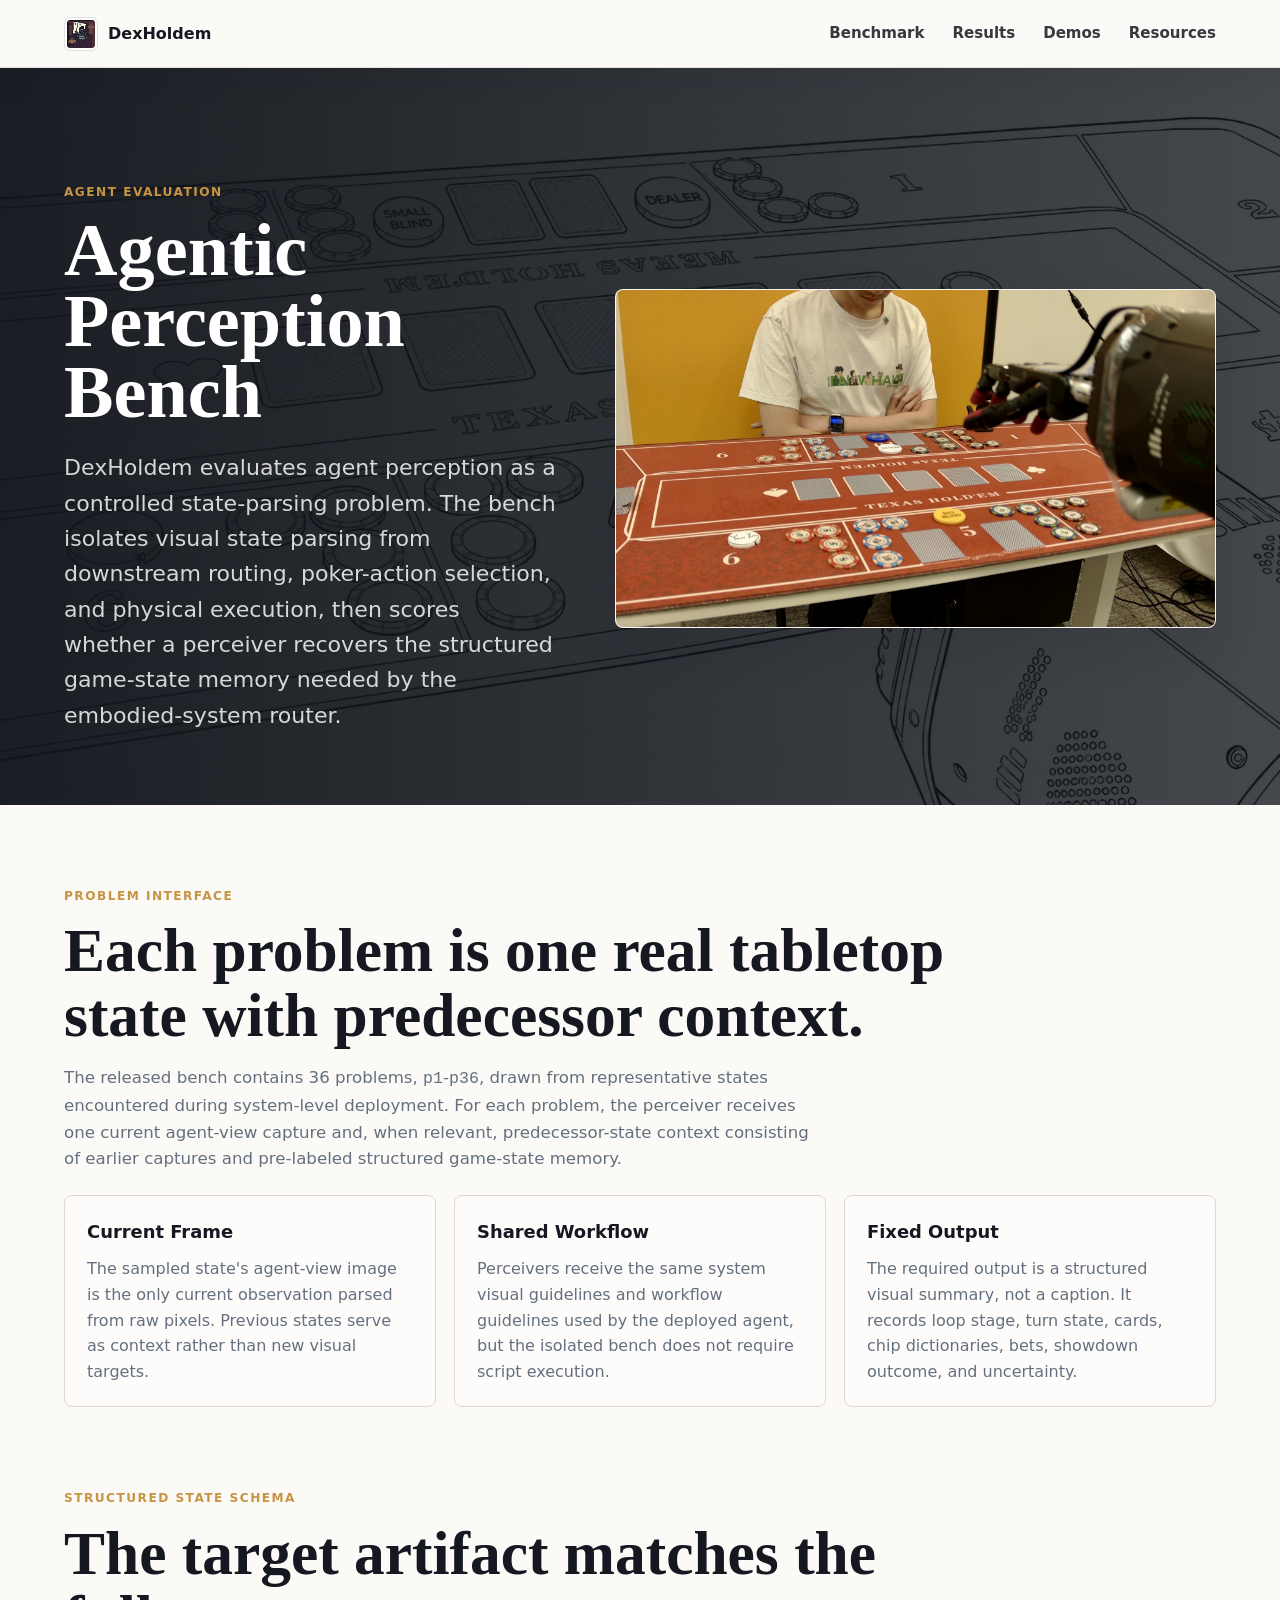
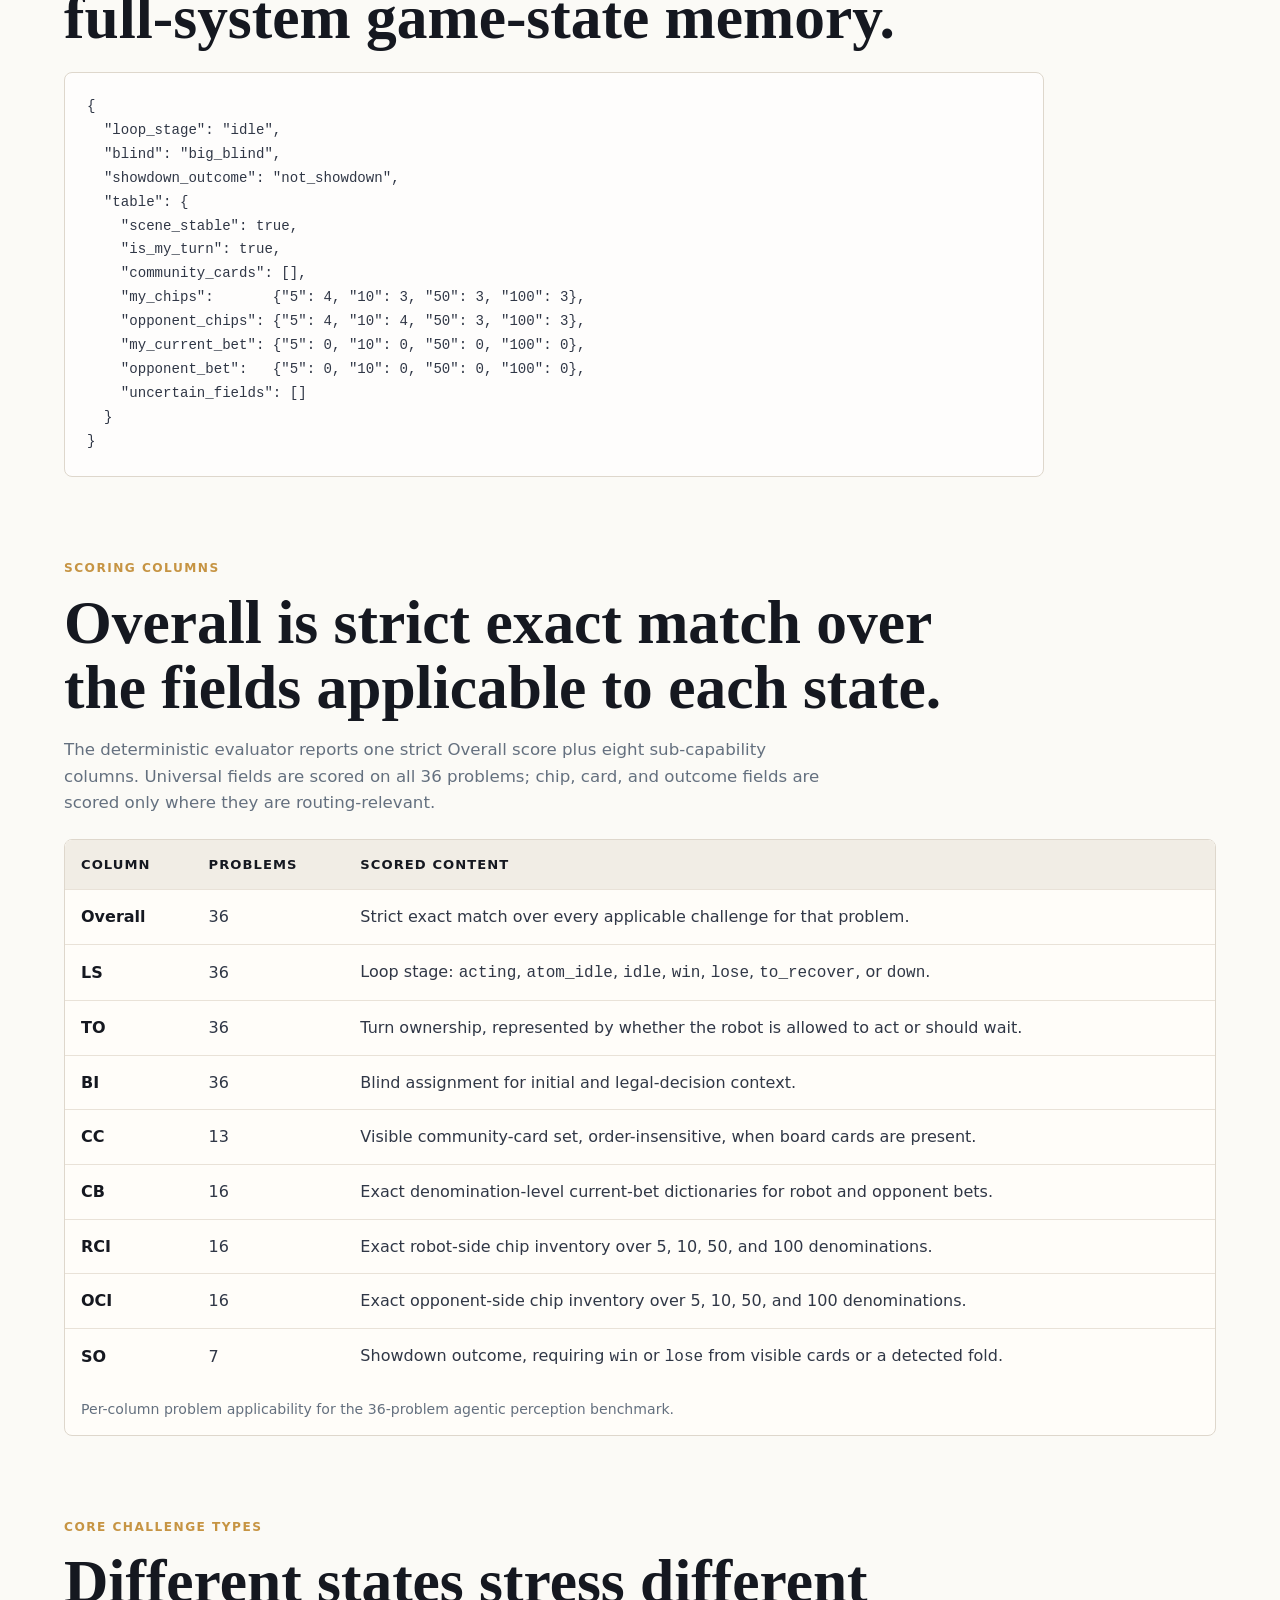
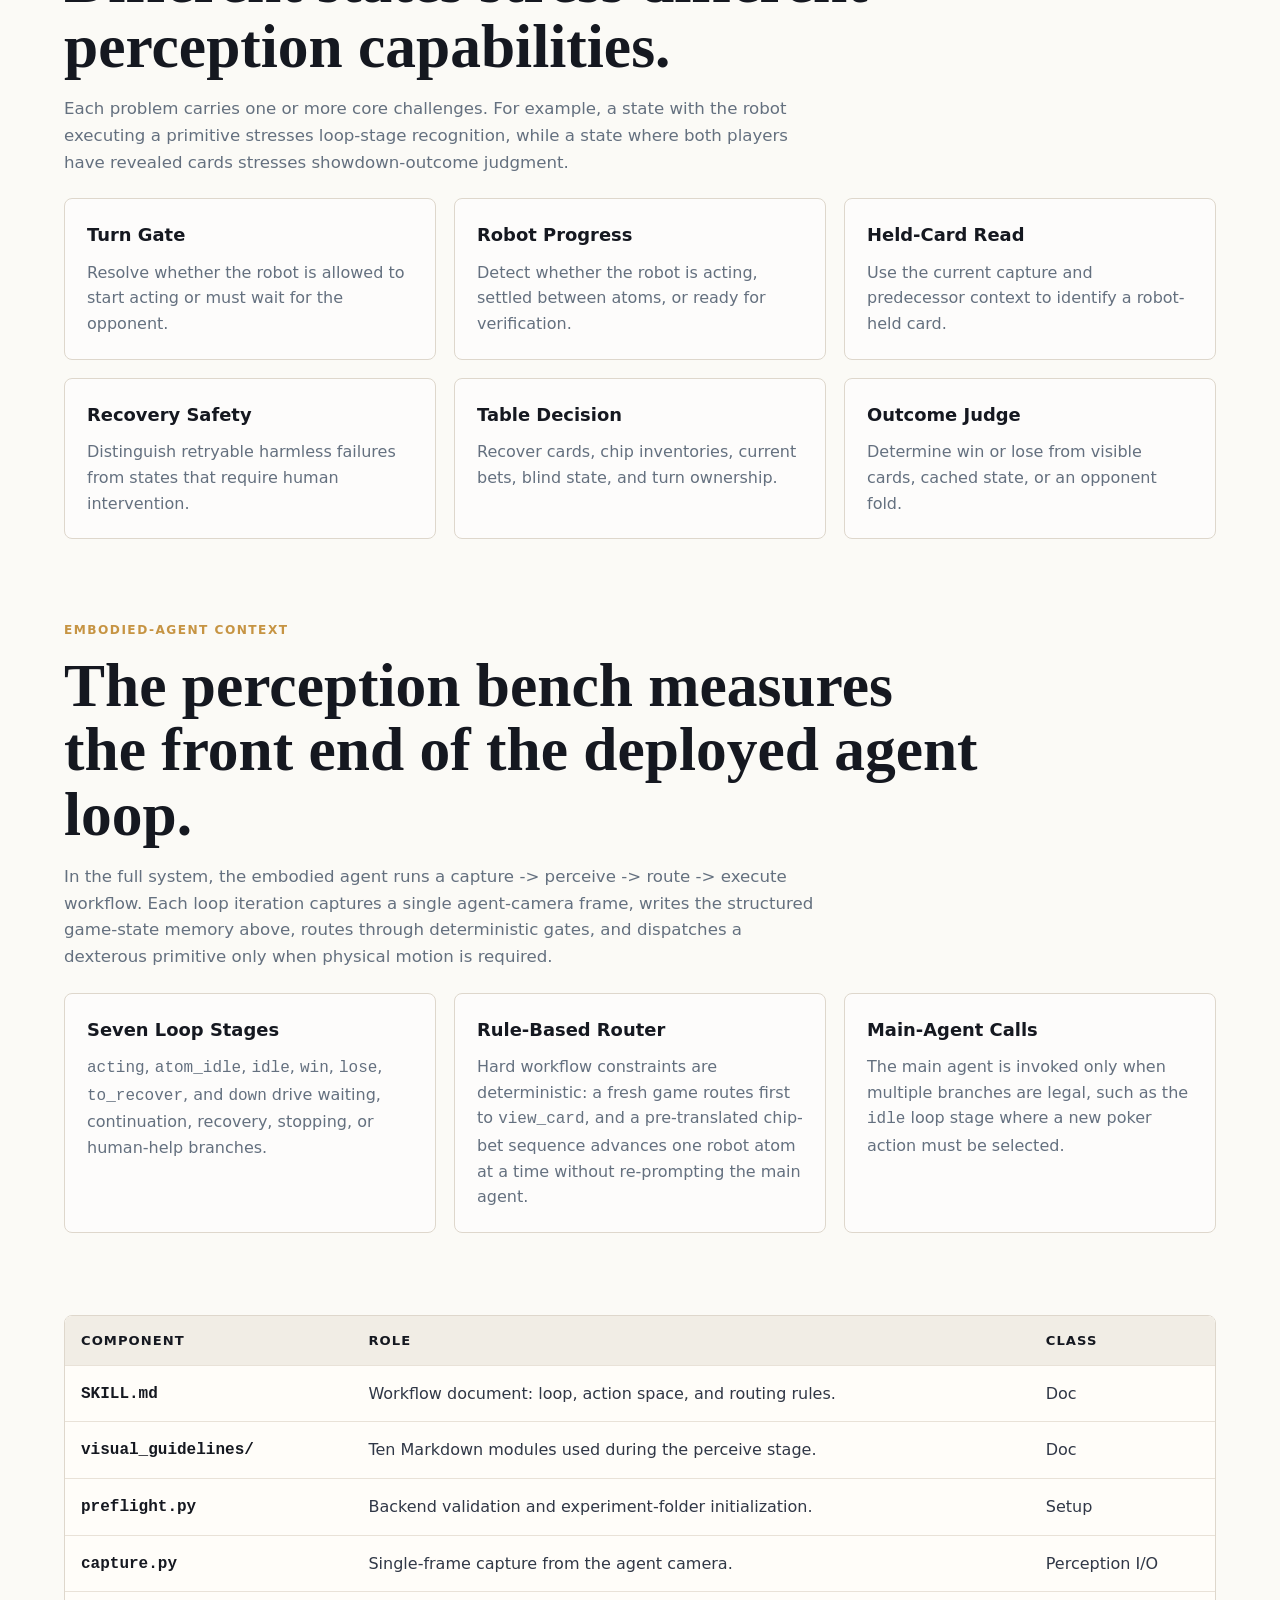
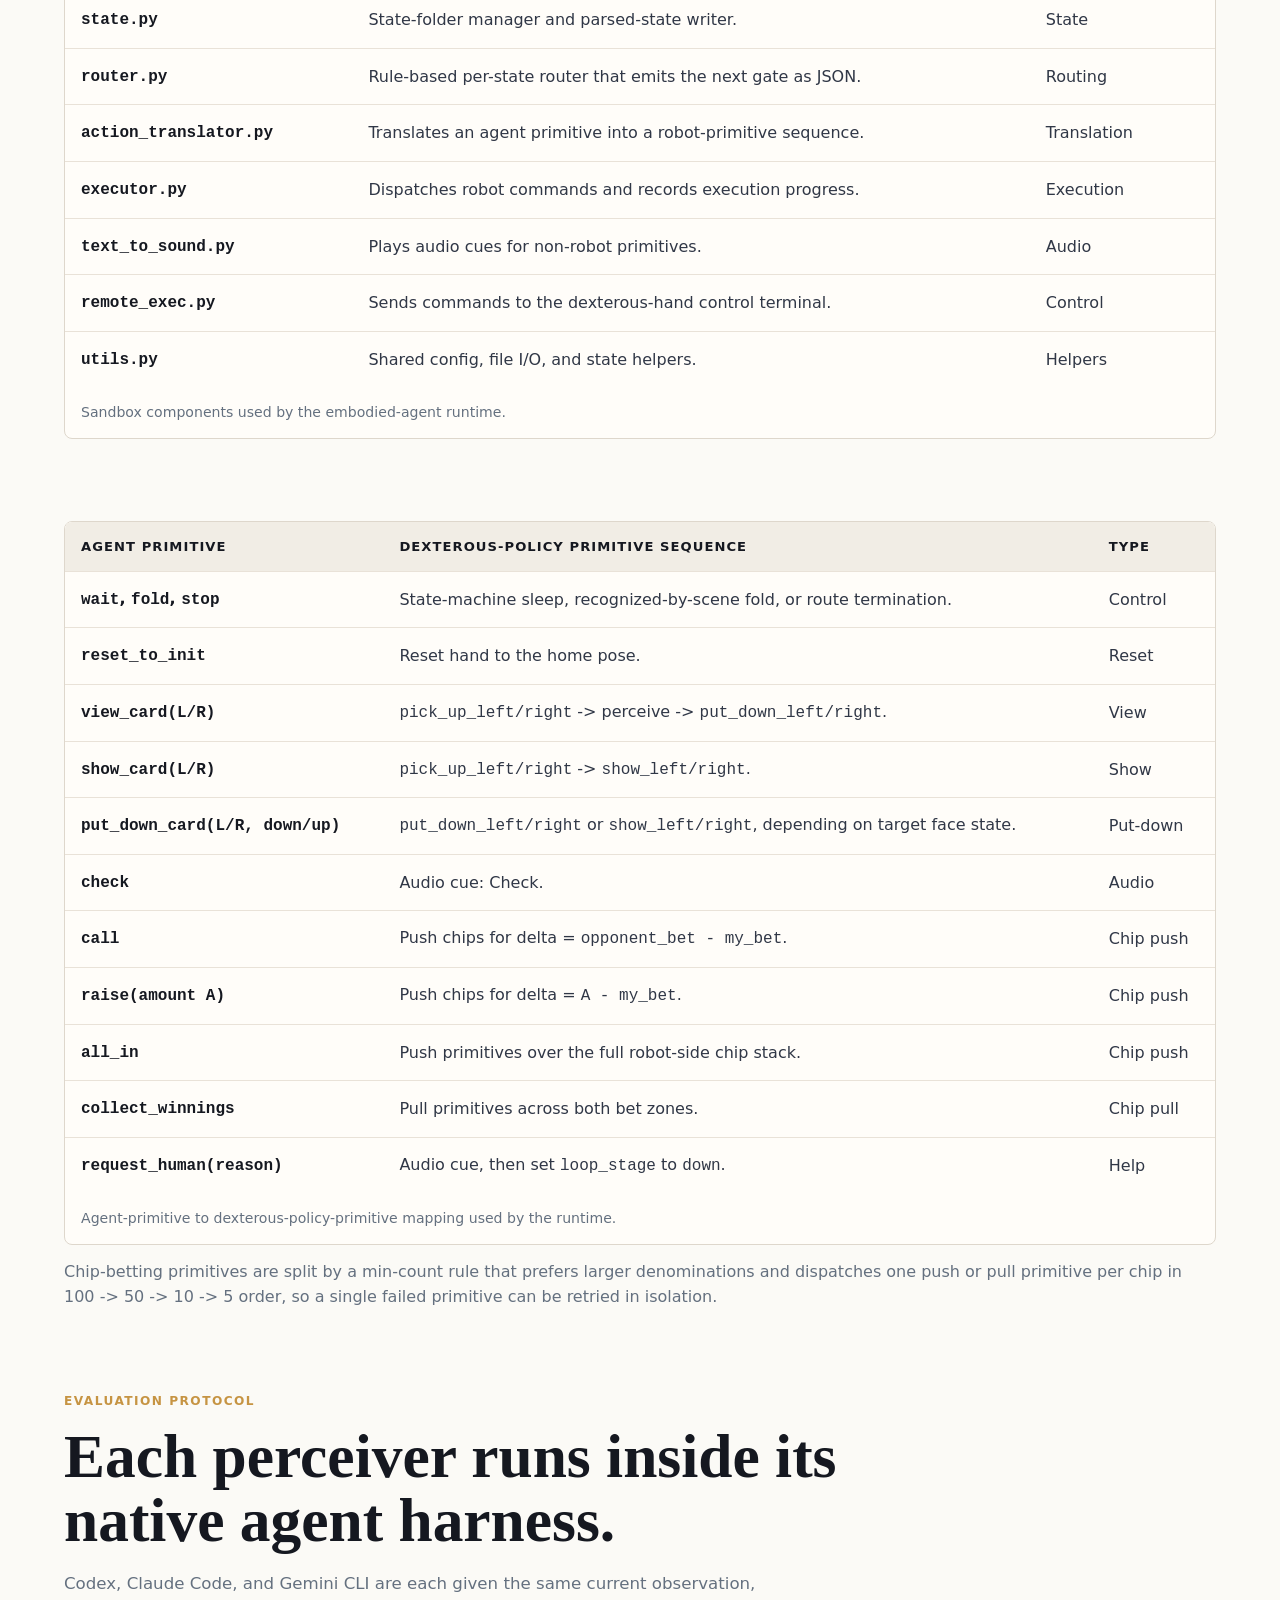
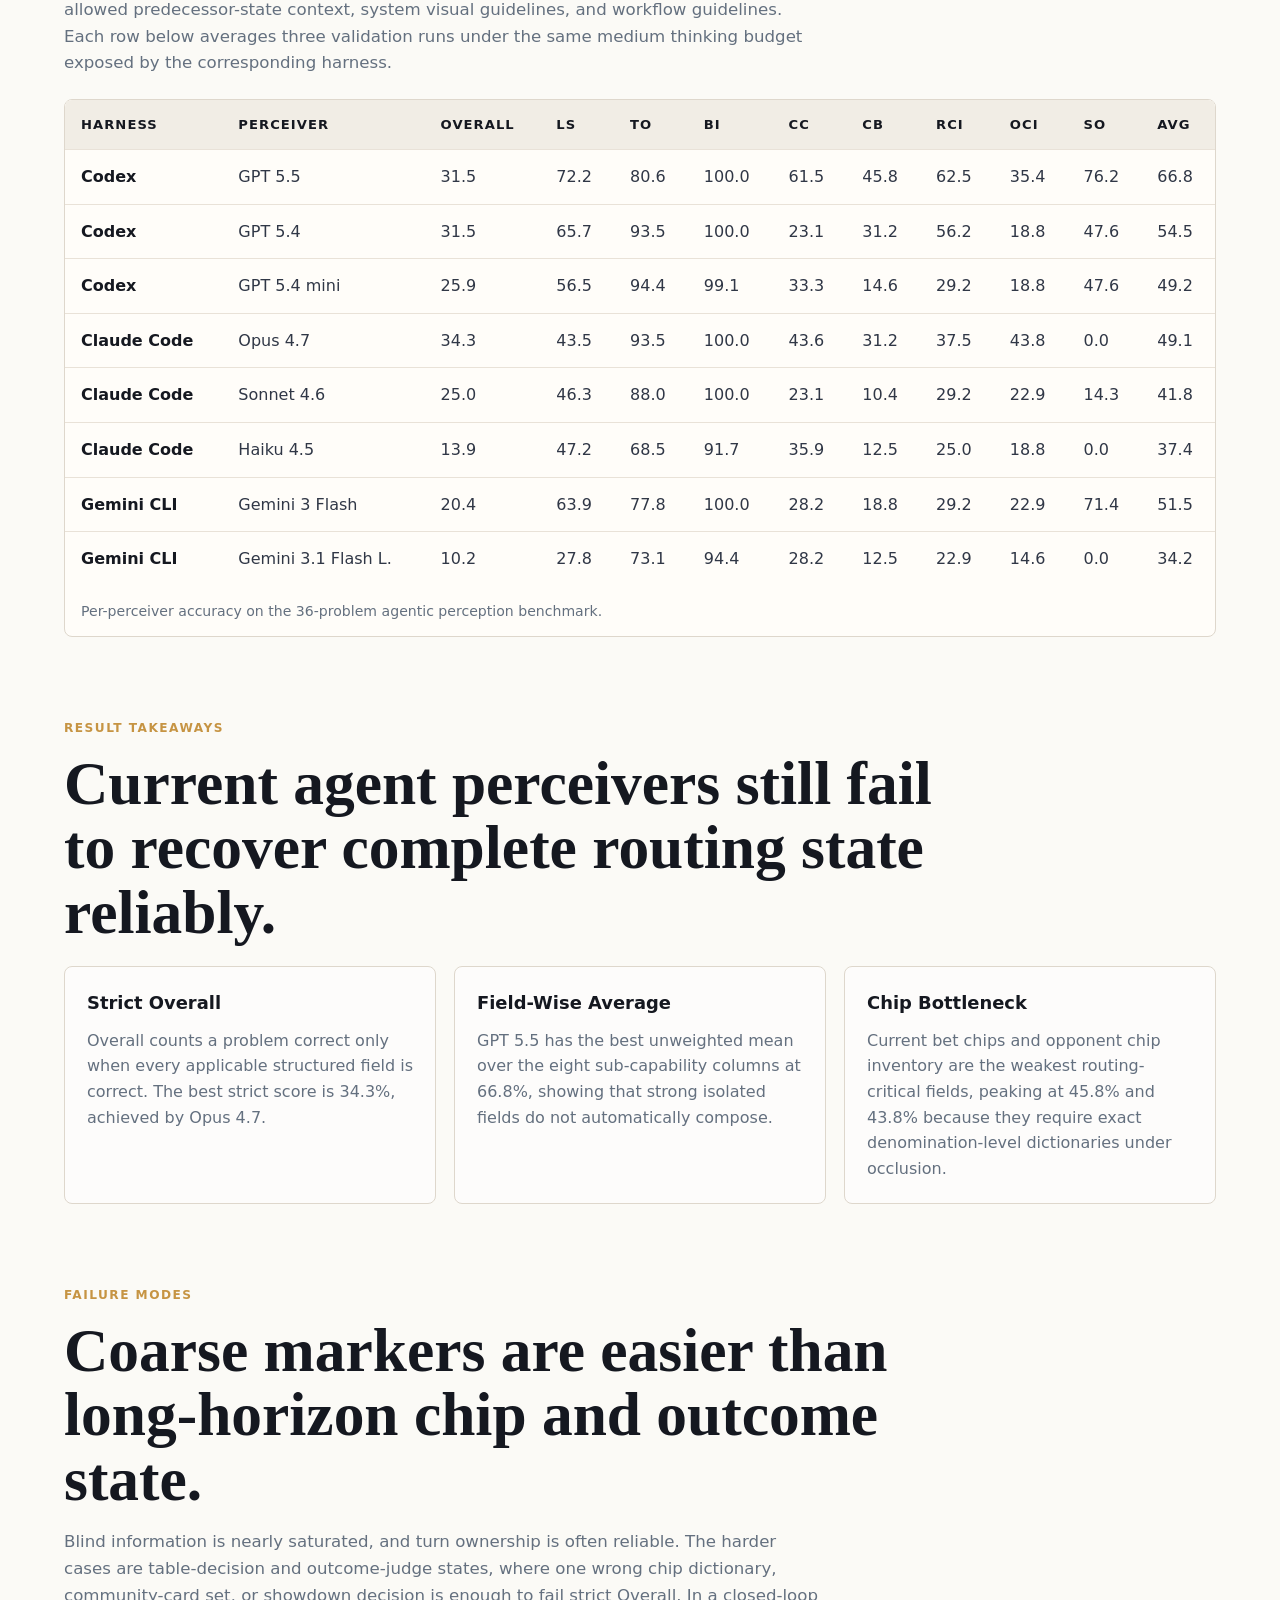
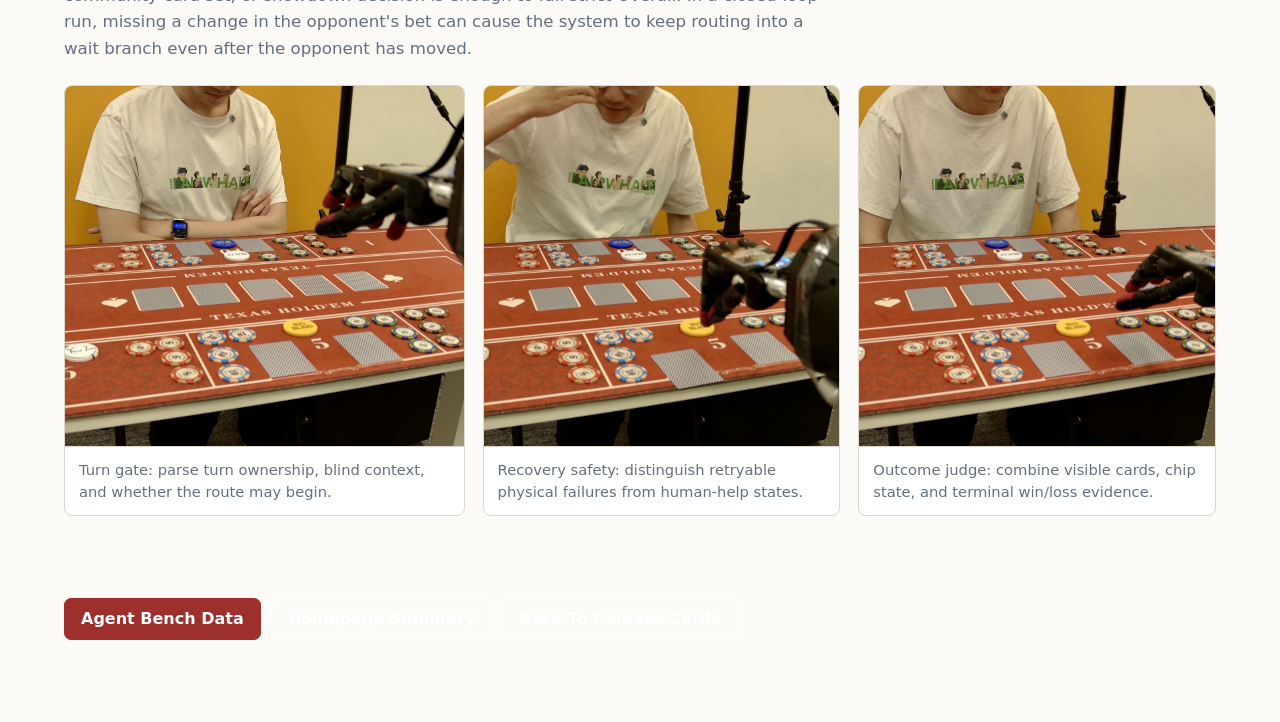
==== pages/agent.html @ 2a4929c0 "Remove standalone perception page" ====
<!doctype html>
<html lang="en">
  <head>
    <meta charset="utf-8">
    <meta name="viewport" content="width=device-width, initial-scale=1">
    <title>DexHoldem Agentic Perception Bench</title>
    <meta
      name="description"
      content="DexHoldem agentic perception benchmark: 36 real tabletop states, structured game-state schema, agent sandbox, primitive mapping, and native-harness perceiver results."
    >
    <link rel="icon" href="../assets/images/logo-poker-hand.svg" type="image/svg+xml">
    <link rel="stylesheet" href="../styles.css">
  </head>
  <body>
    <header class="site-header scrolled">
      <a class="brand" href="../index.html" aria-label="DexHoldem home">
        <span class="brand-mark image-mark"><img src="../assets/images/logo-poker-hand.svg" alt=""></span>
        <span>DexHoldem</span>
      </a>
      <nav class="site-nav" aria-label="Primary navigation">
        <a href="../index.html#benchmark">Benchmark</a>
        <a href="../index.html#results">Results</a>
        <a href="../index.html#demos">Demos</a>
        <a href="../index.html#resources">Resources</a>
      </nav>
    </header>

    <main class="detail-page">
      <section class="detail-hero">
        <div>
          <p class="eyebrow">Agent Evaluation</p>
          <h1>Agentic Perception Bench</h1>
          <p>
            DexHoldem evaluates agent perception as a controlled state-parsing problem. The bench
            isolates visual state parsing from downstream routing, poker-action selection, and
            physical execution, then scores whether a perceiver recovers the structured game-state
            memory needed by the embodied-system router.
          </p>
        </div>
        <img src="../assets/images/perception-turn-gate.jpg" alt="DexHoldem agentic perception tabletop state">
      </section>

      <section class="detail-section">
        <div class="section-heading compact-heading">
          <p class="eyebrow">Problem Interface</p>
          <h2>Each problem is one real tabletop state with predecessor context.</h2>
          <p>
            The released bench contains 36 problems, <code>p1</code>-<code>p36</code>, drawn from
            representative states encountered during system-level deployment. For each problem, the
            perceiver receives one current agent-view capture and, when relevant, predecessor-state
            context consisting of earlier captures and pre-labeled structured game-state memory.
          </p>
        </div>
        <div class="detail-grid three">
          <article>
            <h3>Current Frame</h3>
            <p>
              The sampled state's agent-view image is the only current observation parsed from raw
              pixels. Previous states serve as context rather than new visual targets.
            </p>
          </article>
          <article>
            <h3>Shared Workflow</h3>
            <p>
              Perceivers receive the same system visual guidelines and workflow guidelines used by
              the deployed agent, but the isolated bench does not require script execution.
            </p>
          </article>
          <article>
            <h3>Fixed Output</h3>
            <p>
              The required output is a structured visual summary, not a caption. It records loop
              stage, turn state, cards, chip dictionaries, bets, showdown outcome, and uncertainty.
            </p>
          </article>
        </div>
      </section>

      <section class="detail-section">
        <div class="section-heading compact-heading">
          <p class="eyebrow">Structured State Schema</p>
          <h2>The target artifact matches the full-system game-state memory.</h2>
        </div>
        <pre class="schema-block"><code>{
  "loop_stage": "idle",
  "blind": "big_blind",
  "showdown_outcome": "not_showdown",
  "table": {
    "scene_stable": true,
    "is_my_turn": true,
    "community_cards": [],
    "my_chips":       {"5": 4, "10": 3, "50": 3, "100": 3},
    "opponent_chips": {"5": 4, "10": 4, "50": 3, "100": 3},
    "my_current_bet": {"5": 0, "10": 0, "50": 0, "100": 0},
    "opponent_bet":   {"5": 0, "10": 0, "50": 0, "100": 0},
    "uncertain_fields": []
  }
}</code></pre>
      </section>

      <section class="detail-section">
        <div class="section-heading compact-heading">
          <p class="eyebrow">Scoring Columns</p>
          <h2>Overall is strict exact match over the fields applicable to each state.</h2>
          <p>
            The deterministic evaluator reports one strict Overall score plus eight sub-capability
            columns. Universal fields are scored on all 36 problems; chip, card, and outcome fields
            are scored only where they are routing-relevant.
          </p>
        </div>
        <div class="table-wrap">
          <table class="leaderboard perception-results">
            <caption>Per-column problem applicability for the 36-problem agentic perception benchmark.</caption>
            <thead>
              <tr>
                <th scope="col">Column</th>
                <th scope="col">Problems</th>
                <th scope="col">Scored Content</th>
              </tr>
            </thead>
            <tbody>
              <tr><th scope="row">Overall</th><td>36</td><td>Strict exact match over every applicable challenge for that problem.</td></tr>
              <tr><th scope="row">LS</th><td>36</td><td>Loop stage: <code>acting</code>, <code>atom_idle</code>, <code>idle</code>, <code>win</code>, <code>lose</code>, <code>to_recover</code>, or <code>down</code>.</td></tr>
              <tr><th scope="row">TO</th><td>36</td><td>Turn ownership, represented by whether the robot is allowed to act or should wait.</td></tr>
              <tr><th scope="row">BI</th><td>36</td><td>Blind assignment for initial and legal-decision context.</td></tr>
              <tr><th scope="row">CC</th><td>13</td><td>Visible community-card set, order-insensitive, when board cards are present.</td></tr>
              <tr><th scope="row">CB</th><td>16</td><td>Exact denomination-level current-bet dictionaries for robot and opponent bets.</td></tr>
              <tr><th scope="row">RCI</th><td>16</td><td>Exact robot-side chip inventory over 5, 10, 50, and 100 denominations.</td></tr>
              <tr><th scope="row">OCI</th><td>16</td><td>Exact opponent-side chip inventory over 5, 10, 50, and 100 denominations.</td></tr>
              <tr><th scope="row">SO</th><td>7</td><td>Showdown outcome, requiring <code>win</code> or <code>lose</code> from visible cards or a detected fold.</td></tr>
            </tbody>
          </table>
        </div>
      </section>

      <section class="detail-section">
        <div class="section-heading compact-heading">
          <p class="eyebrow">Core Challenge Types</p>
          <h2>Different states stress different perception capabilities.</h2>
          <p>
            Each problem carries one or more core challenges. For example, a state with the robot
            executing a primitive stresses loop-stage recognition, while a state where both players
            have revealed cards stresses showdown-outcome judgment.
          </p>
        </div>
        <div class="detail-grid three">
          <article>
            <h3>Turn Gate</h3>
            <p>Resolve whether the robot is allowed to start acting or must wait for the opponent.</p>
          </article>
          <article>
            <h3>Robot Progress</h3>
            <p>Detect whether the robot is acting, settled between atoms, or ready for verification.</p>
          </article>
          <article>
            <h3>Held-Card Read</h3>
            <p>Use the current capture and predecessor context to identify a robot-held card.</p>
          </article>
          <article>
            <h3>Recovery Safety</h3>
            <p>Distinguish retryable harmless failures from states that require human intervention.</p>
          </article>
          <article>
            <h3>Table Decision</h3>
            <p>Recover cards, chip inventories, current bets, blind state, and turn ownership.</p>
          </article>
          <article>
            <h3>Outcome Judge</h3>
            <p>Determine win or lose from visible cards, cached state, or an opponent fold.</p>
          </article>
        </div>
      </section>

      <section class="detail-section">
        <div class="section-heading compact-heading">
          <p class="eyebrow">Embodied-Agent Context</p>
          <h2>The perception bench measures the front end of the deployed agent loop.</h2>
          <p>
            In the full system, the embodied agent runs a capture -> perceive -> route -> execute
            workflow. Each loop iteration captures a single agent-camera frame, writes the structured
            game-state memory above, routes through deterministic gates, and dispatches a dexterous
            primitive only when physical motion is required.
          </p>
        </div>
        <div class="detail-grid three">
          <article>
            <h3>Seven Loop Stages</h3>
            <p>
              <code>acting</code>, <code>atom_idle</code>, <code>idle</code>, <code>win</code>,
              <code>lose</code>, <code>to_recover</code>, and <code>down</code> drive waiting,
              continuation, recovery, stopping, or human-help branches.
            </p>
          </article>
          <article>
            <h3>Rule-Based Router</h3>
            <p>
              Hard workflow constraints are deterministic: a fresh game routes first to
              <code>view_card</code>, and a pre-translated chip-bet sequence advances one robot atom
              at a time without re-prompting the main agent.
            </p>
          </article>
          <article>
            <h3>Main-Agent Calls</h3>
            <p>
              The main agent is invoked only when multiple branches are legal, such as the
              <code>idle</code> loop stage where a new poker action must be selected.
            </p>
          </article>
        </div>
      </section>

      <section class="detail-section">
        <div class="table-wrap">
          <table class="leaderboard">
            <caption>Sandbox components used by the embodied-agent runtime.</caption>
            <thead>
              <tr>
                <th scope="col">Component</th>
                <th scope="col">Role</th>
                <th scope="col">Class</th>
              </tr>
            </thead>
            <tbody>
              <tr><th scope="row"><code>SKILL.md</code></th><td>Workflow document: loop, action space, and routing rules.</td><td>Doc</td></tr>
              <tr><th scope="row"><code>visual_guidelines/</code></th><td>Ten Markdown modules used during the perceive stage.</td><td>Doc</td></tr>
              <tr><th scope="row"><code>preflight.py</code></th><td>Backend validation and experiment-folder initialization.</td><td>Setup</td></tr>
              <tr><th scope="row"><code>capture.py</code></th><td>Single-frame capture from the agent camera.</td><td>Perception I/O</td></tr>
              <tr><th scope="row"><code>state.py</code></th><td>State-folder manager and parsed-state writer.</td><td>State</td></tr>
              <tr><th scope="row"><code>router.py</code></th><td>Rule-based per-state router that emits the next gate as JSON.</td><td>Routing</td></tr>
              <tr><th scope="row"><code>action_translator.py</code></th><td>Translates an agent primitive into a robot-primitive sequence.</td><td>Translation</td></tr>
              <tr><th scope="row"><code>executor.py</code></th><td>Dispatches robot commands and records execution progress.</td><td>Execution</td></tr>
              <tr><th scope="row"><code>text_to_sound.py</code></th><td>Plays audio cues for non-robot primitives.</td><td>Audio</td></tr>
              <tr><th scope="row"><code>remote_exec.py</code></th><td>Sends commands to the dexterous-hand control terminal.</td><td>Control</td></tr>
              <tr><th scope="row"><code>utils.py</code></th><td>Shared config, file I/O, and state helpers.</td><td>Helpers</td></tr>
            </tbody>
          </table>
        </div>
      </section>

      <section class="detail-section">
        <div class="table-wrap">
          <table class="leaderboard">
            <caption>Agent-primitive to dexterous-policy-primitive mapping used by the runtime.</caption>
            <thead>
              <tr>
                <th scope="col">Agent Primitive</th>
                <th scope="col">Dexterous-Policy Primitive Sequence</th>
                <th scope="col">Type</th>
              </tr>
            </thead>
            <tbody>
              <tr><th scope="row"><code>wait</code>, <code>fold</code>, <code>stop</code></th><td>State-machine sleep, recognized-by-scene fold, or route termination.</td><td>Control</td></tr>
              <tr><th scope="row"><code>reset_to_init</code></th><td>Reset hand to the home pose.</td><td>Reset</td></tr>
              <tr><th scope="row"><code>view_card(L/R)</code></th><td><code>pick_up_left/right</code> -> perceive -> <code>put_down_left/right</code>.</td><td>View</td></tr>
              <tr><th scope="row"><code>show_card(L/R)</code></th><td><code>pick_up_left/right</code> -> <code>show_left/right</code>.</td><td>Show</td></tr>
              <tr><th scope="row"><code>put_down_card(L/R, down/up)</code></th><td><code>put_down_left/right</code> or <code>show_left/right</code>, depending on target face state.</td><td>Put-down</td></tr>
              <tr><th scope="row"><code>check</code></th><td>Audio cue: Check.</td><td>Audio</td></tr>
              <tr><th scope="row"><code>call</code></th><td>Push chips for delta = <code>opponent_bet - my_bet</code>.</td><td>Chip push</td></tr>
              <tr><th scope="row"><code>raise(amount A)</code></th><td>Push chips for delta = <code>A - my_bet</code>.</td><td>Chip push</td></tr>
              <tr><th scope="row"><code>all_in</code></th><td>Push primitives over the full robot-side chip stack.</td><td>Chip push</td></tr>
              <tr><th scope="row"><code>collect_winnings</code></th><td>Pull primitives across both bet zones.</td><td>Chip pull</td></tr>
              <tr><th scope="row"><code>request_human(reason)</code></th><td>Audio cue, then set <code>loop_stage</code> to <code>down</code>.</td><td>Help</td></tr>
            </tbody>
          </table>
        </div>
        <p class="detail-note">
          Chip-betting primitives are split by a min-count rule that prefers larger denominations
          and dispatches one push or pull primitive per chip in 100 -> 50 -> 10 -> 5 order, so a
          single failed primitive can be retried in isolation.
        </p>
      </section>

      <section class="detail-section">
        <div class="section-heading compact-heading">
          <p class="eyebrow">Evaluation Protocol</p>
          <h2>Each perceiver runs inside its native agent harness.</h2>
          <p>
            Codex, Claude Code, and Gemini CLI are each given the same current observation, allowed
            predecessor-state context, system visual guidelines, and workflow guidelines. Each row
            below averages three validation runs under the same medium thinking budget exposed by
            the corresponding harness.
          </p>
        </div>
        <div class="table-wrap">
          <table class="leaderboard perception-results">
            <caption>Per-perceiver accuracy on the 36-problem agentic perception benchmark.</caption>
            <thead>
              <tr>
                <th scope="col">Harness</th>
                <th scope="col">Perceiver</th>
                <th scope="col">Overall</th>
                <th scope="col">LS</th>
                <th scope="col">TO</th>
                <th scope="col">BI</th>
                <th scope="col">CC</th>
                <th scope="col">CB</th>
                <th scope="col">RCI</th>
                <th scope="col">OCI</th>
                <th scope="col">SO</th>
                <th scope="col">Avg</th>
              </tr>
            </thead>
            <tbody>
              <tr><th scope="row">Codex</th><td>GPT 5.5</td><td>31.5</td><td>72.2</td><td>80.6</td><td>100.0</td><td>61.5</td><td>45.8</td><td>62.5</td><td>35.4</td><td>76.2</td><td>66.8</td></tr>
              <tr><th scope="row">Codex</th><td>GPT 5.4</td><td>31.5</td><td>65.7</td><td>93.5</td><td>100.0</td><td>23.1</td><td>31.2</td><td>56.2</td><td>18.8</td><td>47.6</td><td>54.5</td></tr>
              <tr><th scope="row">Codex</th><td>GPT 5.4 mini</td><td>25.9</td><td>56.5</td><td>94.4</td><td>99.1</td><td>33.3</td><td>14.6</td><td>29.2</td><td>18.8</td><td>47.6</td><td>49.2</td></tr>
              <tr><th scope="row">Claude Code</th><td>Opus 4.7</td><td>34.3</td><td>43.5</td><td>93.5</td><td>100.0</td><td>43.6</td><td>31.2</td><td>37.5</td><td>43.8</td><td>0.0</td><td>49.1</td></tr>
              <tr><th scope="row">Claude Code</th><td>Sonnet 4.6</td><td>25.0</td><td>46.3</td><td>88.0</td><td>100.0</td><td>23.1</td><td>10.4</td><td>29.2</td><td>22.9</td><td>14.3</td><td>41.8</td></tr>
              <tr><th scope="row">Claude Code</th><td>Haiku 4.5</td><td>13.9</td><td>47.2</td><td>68.5</td><td>91.7</td><td>35.9</td><td>12.5</td><td>25.0</td><td>18.8</td><td>0.0</td><td>37.4</td></tr>
              <tr><th scope="row">Gemini CLI</th><td>Gemini 3 Flash</td><td>20.4</td><td>63.9</td><td>77.8</td><td>100.0</td><td>28.2</td><td>18.8</td><td>29.2</td><td>22.9</td><td>71.4</td><td>51.5</td></tr>
              <tr><th scope="row">Gemini CLI</th><td>Gemini 3.1 Flash L.</td><td>10.2</td><td>27.8</td><td>73.1</td><td>94.4</td><td>28.2</td><td>12.5</td><td>22.9</td><td>14.6</td><td>0.0</td><td>34.2</td></tr>
            </tbody>
          </table>
        </div>
      </section>

      <section class="detail-section">
        <div class="section-heading compact-heading">
          <p class="eyebrow">Result Takeaways</p>
          <h2>Current agent perceivers still fail to recover complete routing state reliably.</h2>
        </div>
        <div class="detail-grid three">
          <article>
            <h3>Strict Overall</h3>
            <p>
              Overall counts a problem correct only when every applicable structured field is
              correct. The best strict score is 34.3%, achieved by Opus 4.7.
            </p>
          </article>
          <article>
            <h3>Field-Wise Average</h3>
            <p>
              GPT 5.5 has the best unweighted mean over the eight sub-capability columns at 66.8%,
              showing that strong isolated fields do not automatically compose.
            </p>
          </article>
          <article>
            <h3>Chip Bottleneck</h3>
            <p>
              Current bet chips and opponent chip inventory are the weakest routing-critical
              fields, peaking at 45.8% and 43.8% because they require exact denomination-level
              dictionaries under occlusion.
            </p>
          </article>
        </div>
      </section>

      <section class="detail-section">
        <div class="section-heading compact-heading">
          <p class="eyebrow">Failure Modes</p>
          <h2>Coarse markers are easier than long-horizon chip and outcome state.</h2>
          <p>
            Blind information is nearly saturated, and turn ownership is often reliable. The harder
            cases are table-decision and outcome-judge states, where one wrong chip dictionary,
            community-card set, or showdown decision is enough to fail strict Overall. In a
            closed-loop run, missing a change in the opponent's bet can cause the system to keep
            routing into a wait branch even after the opponent has moved.
          </p>
        </div>
        <div class="view-grid perception-grid">
          <figure>
            <img src="../assets/images/perception-turn-gate.jpg" alt="Turn-gate agentic perception problem">
            <figcaption>Turn gate: parse turn ownership, blind context, and whether the route may begin.</figcaption>
          </figure>
          <figure>
            <img src="../assets/images/perception-recovery.jpg" alt="Recovery-safety agentic perception problem">
            <figcaption>Recovery safety: distinguish retryable physical failures from human-help states.</figcaption>
          </figure>
          <figure>
            <img src="../assets/images/perception-showdown.jpg" alt="Outcome-judge agentic perception problem">
            <figcaption>Outcome judge: combine visible cards, chip state, and terminal win/loss evidence.</figcaption>
          </figure>
        </div>
      </section>

      <section class="detail-section detail-links">
        <a class="button primary" href="https://github.com/DexHoldem/DexHoldemSKills/tree/main/bench">Agent Bench Data</a>
        <a class="button" href="../index.html#perception">Homepage Summary</a>
        <a class="button" href="../index.html#demos">Back To Release Cards</a>
      </section>
    </main>
  </body>
</html>
---- styles.css ----
:root {
  --paper: #fbfaf6;
  --paper-deep: #f1ede5;
  --ink: #151820;
  --ink-soft: #303746;
  --muted: #64707f;
  --line: #ded7cc;
  --accent: #9d302d;
  --accent-dark: #6f1f1e;
  --blue: #2d5f9d;
  --green: #2f7459;
  --gold: #c69443;
  --shadow: 0 18px 45px rgba(20, 24, 32, 0.12);
  color-scheme: light;
}

* {
  box-sizing: border-box;
}

html {
  scroll-behavior: smooth;
  overflow-x: hidden;
}

body {
  margin: 0;
  color: var(--ink);
  background: var(--paper);
  font-family:
    Inter, ui-sans-serif, system-ui, -apple-system, BlinkMacSystemFont, "Segoe UI",
    sans-serif;
  line-height: 1.6;
  overflow-x: hidden;
}

img {
  display: block;
  max-width: 100%;
}

a {
  color: inherit;
}

code,
pre {
  font-family: "SFMono-Regular", Consolas, "Liberation Mono", monospace;
}

.site-header {
  position: fixed;
  z-index: 20;
  top: 0;
  left: 0;
  right: 0;
  display: flex;
  align-items: center;
  justify-content: space-between;
  gap: 24px;
  min-height: 68px;
  padding: 14px clamp(20px, 5vw, 72px);
  color: #fff;
  border-bottom: 1px solid rgba(255, 255, 255, 0.18);
  background: rgba(18, 20, 24, 0.34);
  backdrop-filter: blur(16px);
  transition:
    background 180ms ease,
    color 180ms ease,
    box-shadow 180ms ease,
    border-color 180ms ease;
}

.site-header.scrolled {
  color: var(--ink);
  background: rgba(251, 250, 246, 0.94);
  border-bottom-color: rgba(38, 43, 52, 0.12);
  box-shadow: 0 10px 30px rgba(20, 24, 32, 0.08);
}

.brand {
  display: inline-flex;
  align-items: center;
  gap: 10px;
  font-weight: 800;
  letter-spacing: 0;
  text-decoration: none;
  white-space: nowrap;
}

.brand-mark {
  display: inline-grid;
  width: 34px;
  height: 34px;
  place-items: center;
  color: #fff;
  background: var(--accent);
  border: 1px solid rgba(255, 255, 255, 0.3);
  border-radius: 6px;
  font-family: Georgia, "Times New Roman", serif;
  font-size: 21px;
}

.brand-mark.image-mark {
  padding: 2px;
  background: #fff;
  border-color: rgba(255, 255, 255, 0.58);
}

.site-header.scrolled .brand-mark.image-mark {
  border-color: rgba(38, 43, 52, 0.14);
}

.brand-mark.image-mark img {
  width: 100%;
  height: 100%;
  border-radius: 4px;
  object-fit: contain;
}

.site-nav {
  display: flex;
  align-items: center;
  gap: clamp(12px, 2.4vw, 28px);
  font-size: 0.94rem;
  font-weight: 650;
  scrollbar-width: none;
}

.site-nav::-webkit-scrollbar {
  display: none;
}

.site-nav a {
  position: relative;
  text-decoration: none;
  opacity: 0.86;
}

.site-nav a:hover,
.site-nav a.active {
  opacity: 1;
}

.site-nav a::after {
  position: absolute;
  left: 0;
  right: 0;
  bottom: -9px;
  height: 2px;
  background: currentColor;
  content: "";
  opacity: 0;
  transform: scaleX(0.65);
  transition:
    opacity 160ms ease,
    transform 160ms ease;
}

.site-nav a:hover::after,
.site-nav a.active::after {
  opacity: 0.78;
  transform: scaleX(1);
}

.hero {
  position: relative;
  display: grid;
  min-height: 82svh;
  align-content: end;
  gap: 34px;
  padding: 140px clamp(20px, 5vw, 72px) 48px;
  color: #fff;
  overflow: hidden;
  background:
    linear-gradient(90deg, rgba(11, 13, 17, 0.92) 0%, rgba(11, 13, 17, 0.70) 46%, rgba(11, 13, 17, 0.18) 100%),
    url("assets/images/hero-line.png") center center / cover no-repeat;
}

.hero::after {
  position: absolute;
  inset: 0;
  content: "";
  background:
    linear-gradient(0deg, rgba(11, 13, 17, 0.40), rgba(11, 13, 17, 0.04) 46%),
    radial-gradient(circle at 74% 22%, rgba(198, 148, 67, 0.16), transparent 24%);
  pointer-events: none;
}

.hero-content,
.hero-metrics {
  position: relative;
  z-index: 1;
}

.hero-content {
  width: min(1120px, 100%);
}

.venue,
.eyebrow,
.demo-label {
  margin: 0 0 12px;
  color: var(--gold);
  font-size: 0.76rem;
  font-weight: 800;
  letter-spacing: 0.12em;
  text-transform: uppercase;
}

.hero h1 {
  margin: 0;
  font-family: Georgia, "Times New Roman", serif;
  font-size: clamp(3.5rem, 8vw, 7.6rem);
  line-height: 0.92;
  letter-spacing: 0;
}

.title-main,
.title-tail {
  display: block;
}

.title-tail {
  width: min(980px, 100%);
  margin-top: 16px;
  font-family:
    Inter, ui-sans-serif, system-ui, -apple-system, BlinkMacSystemFont, "Segoe UI",
    sans-serif;
  font-size: clamp(1.45rem, 3vw, 2.65rem);
  font-weight: 850;
  line-height: 1.12;
}

.hero-subtitle {
  width: min(820px, 100%);
  margin: 26px 0 18px;
  color: rgba(255, 255, 255, 0.9);
  font-size: clamp(1.12rem, 2vw, 1.55rem);
  line-height: 1.45;
}

.authors {
  width: min(860px, 100%);
  margin: 0;
  color: rgba(255, 255, 255, 0.88);
  font-size: 1rem;
}

.author-note {
  margin: 6px 0 0;
  color: rgba(255, 255, 255, 0.70);
  font-size: 0.88rem;
}

.hero-actions {
  display: flex;
  flex-wrap: wrap;
  gap: 10px;
  margin-top: 28px;
}

.button,
.filter-button,
.copy-button {
  appearance: none;
  display: inline-flex;
  align-items: center;
  justify-content: center;
  min-height: 42px;
  padding: 10px 16px;
  border: 1px solid var(--line);
  border-radius: 7px;
  font: inherit;
  font-weight: 800;
  line-height: 1;
  text-decoration: none;
  cursor: pointer;
  transition:
    background 160ms ease,
    border-color 160ms ease,
    color 160ms ease,
    transform 160ms ease;
}

.button {
  color: #fff;
  border-color: rgba(255, 255, 255, 0.32);
  background: rgba(255, 255, 255, 0.10);
}

.button:hover,
.filter-button:hover,
.copy-button:hover {
  transform: translateY(-1px);
}

.button.primary {
  color: #fff;
  border-color: var(--accent);
  background: var(--accent);
}

.button.primary:hover {
  background: var(--accent-dark);
}

.hero-metrics {
  display: grid;
  grid-template-columns: repeat(4, minmax(0, 1fr));
  width: min(1120px, 100%);
  margin: 0;
  border: 1px solid rgba(255, 255, 255, 0.18);
  border-radius: 8px;
  background: rgba(8, 10, 14, 0.42);
  backdrop-filter: blur(12px);
}

.hero-metrics div {
  padding: 16px 18px;
  border-right: 1px solid rgba(255, 255, 255, 0.16);
}

.hero-metrics div:last-child {
  border-right: 0;
}

.hero-metrics dt {
  font-family: Georgia, "Times New Roman", serif;
  font-size: clamp(2rem, 4vw, 3.5rem);
  font-weight: 800;
  line-height: 1;
}

.hero-metrics dd {
  margin: 8px 0 0;
  color: rgba(255, 255, 255, 0.74);
  font-size: 0.91rem;
}

.teaser-figure {
  width: min(1180px, 100%);
  margin: 0 0 clamp(24px, 4vw, 38px);
}

.teaser-figure img {
  width: 100%;
  border: 1px solid var(--line);
  border-radius: 8px;
  background: #fff;
  box-shadow: var(--shadow);
}

.teaser-figure figcaption {
  margin: 14px 0 0;
  color: var(--muted);
  font-size: 0.96rem;
}

.section {
  padding: clamp(68px, 9vw, 112px) clamp(20px, 5vw, 72px);
}

.section.tight {
  padding-top: clamp(54px, 7vw, 86px);
  padding-bottom: clamp(54px, 7vw, 86px);
}

.section-heading {
  width: min(920px, 100%);
  margin-bottom: 34px;
}

.section-heading h2 {
  margin: 0;
  color: var(--ink);
  font-family: Georgia, "Times New Roman", serif;
  font-size: clamp(2rem, 4.8vw, 4rem);
  line-height: 1.05;
  letter-spacing: 0;
}

.section-heading p:not(.eyebrow) {
  width: min(760px, 100%);
  margin: 18px 0 0;
  color: var(--muted);
  font-size: 1.04rem;
}

.abstract-body {
  display: grid;
  grid-template-columns: minmax(0, 1fr) minmax(0, 1fr);
  gap: 26px;
  width: min(1120px, 100%);
}

.abstract-body p {
  margin: 0;
  color: var(--ink-soft);
  font-size: 1.08rem;
}

.feature-grid {
  display: grid;
  grid-template-columns: repeat(3, minmax(0, 1fr));
  gap: 18px;
  width: min(1180px, 100%);
  margin-bottom: 36px;
}

.benchmark-layers {
  align-items: stretch;
}

.feature-card,
.demo-card,
.resource-link,
.citation-box {
  border: 1px solid var(--line);
  border-radius: 8px;
  background: rgba(255, 255, 255, 0.58);
  box-shadow: 0 1px 0 rgba(20, 24, 32, 0.03);
}

.feature-card {
  position: relative;
  padding: 24px;
}

.feature-card-link {
  display: block;
  color: inherit;
  text-decoration: none;
  transition:
    transform 160ms ease,
    border-color 160ms ease,
    box-shadow 160ms ease;
}

.feature-card-link:hover {
  transform: translateY(-3px);
  border-color: rgba(47, 92, 153, 0.34);
  box-shadow: var(--shadow);
}

.card-link-label {
  display: inline-block;
  margin-top: 18px;
  color: var(--blue);
  font-size: 0.78rem;
  font-weight: 900;
  letter-spacing: 0.08em;
  text-transform: uppercase;
}

.card-index {
  display: inline-flex;
  align-items: center;
  justify-content: center;
  width: 42px;
  height: 30px;
  margin-bottom: 18px;
  color: #fff;
  background: var(--blue);
  border-radius: 6px;
  font-size: 0.78rem;
  font-weight: 900;
}

.feature-card h3,
.split-panel h3,
.demo-card h3,
.citation-box h3,
.workflow-card h3,
.taxonomy-grid h3 {
  margin: 0 0 10px;
  color: var(--ink);
  font-size: 1.12rem;
  line-height: 1.28;
}

.feature-card p,
.split-panel p,
.demo-card p,
.taxonomy-grid p {
  margin: 0;
  color: var(--muted);
}

.wide-figure {
  width: min(1180px, 100%);
  margin: 0;
  border: 1px solid var(--line);
  border-radius: 8px;
  overflow: hidden;
  background: #fff;
  box-shadow: var(--shadow);
}

.wide-figure img {
  width: 100%;
}

.wide-figure img[src$="method.png"] {
  padding: 12px;
  background: #f7f7f5;
  object-fit: contain;
}

figcaption {
  color: var(--muted);
  font-size: 0.92rem;
  line-height: 1.5;
}

.wide-figure figcaption {
  padding: 14px 18px 16px;
  border-top: 1px solid var(--line);
}

.split-panel {
  display: grid;
  grid-template-columns: 0.95fr 1.05fr;
  gap: 34px;
  width: min(1180px, 100%);
  margin-top: 42px;
  align-items: start;
}

.primitive-list {
  display: flex;
  flex-wrap: wrap;
  gap: 8px;
  margin-top: 18px;
}

.primitive-list span {
  display: inline-flex;
  align-items: center;
  min-height: 32px;
  padding: 6px 10px;
  color: var(--ink-soft);
  border: 1px solid #d8cabc;
  border-radius: 6px;
  background: #fffdf8;
  font-family: "SFMono-Regular", Consolas, "Liberation Mono", monospace;
  font-size: 0.82rem;
}

.spec-table-wrap,
.table-wrap {
  overflow-x: auto;
  border: 1px solid var(--line);
  border-radius: 8px;
  background: #fffdf9;
}

table {
  width: 100%;
  border-collapse: collapse;
}

caption {
  padding: 14px 16px;
  color: var(--muted);
  text-align: left;
  caption-side: bottom;
  font-size: 0.88rem;
}

.spec-table th,
.spec-table td,
.leaderboard th,
.leaderboard td {
  padding: 14px 16px;
  border-bottom: 1px solid #e9e2d8;
  text-align: left;
  vertical-align: middle;
}

.spec-table tr:last-child th,
.spec-table tr:last-child td,
.leaderboard tbody tr:last-child th,
.leaderboard tbody tr:last-child td {
  border-bottom: 0;
}

.spec-table th {
  width: 32%;
  color: var(--ink);
}

.spec-table td {
  color: var(--ink-soft);
}

.visual-band {
  background: #f7f4ee;
  border-top: 1px solid var(--line);
  border-bottom: 1px solid var(--line);
}

.view-grid {
  display: grid;
  grid-template-columns: 1.12fr 1fr 1fr;
  gap: 18px;
  width: min(1180px, 100%);
}

.perception-grid img {
  object-position: center;
}

.system-grid {
  display: grid;
  grid-template-columns: 1.35fr 1fr;
  gap: 18px;
  width: min(1180px, 100%);
  align-items: stretch;
}

.runtime-panels,
.workflow-card {
  margin: 0;
  border: 1px solid var(--line);
  border-radius: 8px;
  overflow: hidden;
  background: #fff;
}

.runtime-panels {
  display: grid;
  grid-template-columns: minmax(220px, 0.72fr) minmax(280px, 1fr);
  gap: 18px;
  padding: 18px;
  background: #f8fafb;
}

.runtime-panel {
  padding: 20px;
  border: 1px solid #d7e0e9;
  border-radius: 8px;
  background: #fff;
}

.panel-title {
  margin: 0 0 16px;
  color: var(--ink);
  font-size: 0.8rem;
  font-weight: 900;
  letter-spacing: 0.08em;
  text-transform: uppercase;
}

.activity-panel ul {
  display: grid;
  gap: 10px;
  margin: 0;
  padding: 0;
  list-style: none;
}

.activity-panel li {
  display: flex;
  align-items: center;
  min-height: 42px;
  padding: 9px 12px;
  color: var(--ink-soft);
  border: 1px solid #dfe6ee;
  border-radius: 6px;
  background: #f7f9fb;
  font-weight: 750;
}

.activity-panel li.is-active {
  color: #fff;
  border-color: var(--accent);
  background: var(--accent);
}

.state-cells {
  display: grid;
  grid-template-columns: 1fr 1fr;
  gap: 10px;
}

.state-cells div {
  min-height: 96px;
  padding: 14px;
  border: 1px solid #dfe6ee;
  border-radius: 6px;
  background: #f7f9fb;
}

.state-cells strong {
  display: block;
  margin-bottom: 10px;
  color: var(--ink);
  font-size: 0.82rem;
  text-transform: uppercase;
}

.state-cells span {
  color: var(--ink-soft);
  font-family: "SFMono-Regular", Consolas, "Liberation Mono", monospace;
  font-size: 0.92rem;
  line-height: 1.5;
}

.workflow-card {
  padding: 24px;
}

.workflow-list {
  display: grid;
  gap: 14px;
  margin: 18px 0 24px;
  padding: 0;
  list-style: none;
}

.workflow-list li {
  display: grid;
  grid-template-columns: 104px minmax(0, 1fr);
  gap: 12px;
  align-items: start;
  padding-bottom: 14px;
  border-bottom: 1px solid #e9e2d8;
}

.workflow-list li:last-child {
  padding-bottom: 0;
  border-bottom: 0;
}

.workflow-list strong {
  color: var(--ink);
}

.workflow-list span {
  color: var(--muted);
}

.inline-link {
  display: inline-flex;
  align-items: center;
  min-height: 38px;
  padding: 8px 12px;
  color: var(--blue);
  border: 1px solid rgba(45, 95, 157, 0.24);
  border-radius: 6px;
  background: rgba(45, 95, 157, 0.08);
  font-weight: 850;
  text-decoration: none;
}

.install-command {
  margin: 12px 0 0;
  color: var(--muted);
  font-size: 0.88rem;
}

.taxonomy-grid {
  display: grid;
  grid-template-columns: repeat(3, minmax(0, 1fr));
  gap: 14px;
  width: min(1180px, 100%);
  margin-top: 24px;
}

.taxonomy-grid article {
  padding: 20px;
  border: 1px solid var(--line);
  border-radius: 8px;
  background: rgba(255, 255, 255, 0.58);
}

.view-grid figure,
.result-figures figure {
  margin: 0;
  border: 1px solid var(--line);
  border-radius: 8px;
  overflow: hidden;
  background: #fff;
}

.view-grid img {
  width: 100%;
  height: 360px;
  object-fit: cover;
}

.view-grid figure:first-child img {
  object-position: center;
}

.view-grid figcaption,
.result-figures figcaption {
  padding: 12px 14px;
  border-top: 1px solid var(--line);
}

.asset-strip {
  display: grid;
  grid-template-columns: repeat(3, minmax(0, 1fr));
  gap: 16px;
  width: min(1180px, 100%);
}

.asset-strip.six {
  grid-template-columns: repeat(3, minmax(0, 1fr));
}

.asset-strip figure {
  margin: 0;
  overflow: hidden;
  border: 1px solid var(--line);
  border-radius: 8px;
  background: #fff;
}

.asset-strip img {
  width: 100%;
  height: 240px;
  object-fit: cover;
  background: #f7f4ee;
}

.camera-strip img,
.trajectory-gallery img {
  object-position: center;
}

.asset-strip figcaption {
  padding: 12px 14px;
  border-top: 1px solid var(--line);
}

.policy-figure-grid .wide-figure img,
.analysis-figure-grid .wide-figure img {
  width: 100%;
  height: 340px;
  padding: 12px;
  object-fit: contain;
  background: #faf7f0;
}

.policy-architecture {
  display: grid;
  grid-template-columns: repeat(3, minmax(0, 1fr));
  gap: 16px;
  width: min(1180px, 100%);
}

.policy-architecture article {
  padding: 22px;
  border: 1px solid var(--line);
  border-radius: 8px;
  background: #fffdf9;
}

.policy-architecture span {
  display: inline-flex;
  align-items: center;
  justify-content: center;
  width: 38px;
  height: 28px;
  margin-bottom: 16px;
  color: #fff;
  border-radius: 6px;
  background: var(--accent);
  font-size: 0.76rem;
  font-weight: 900;
}

.policy-architecture h3 {
  margin: 0 0 10px;
  color: var(--ink);
  font-size: 1.1rem;
}

.policy-architecture p {
  margin: 0;
  color: var(--muted);
}

.demo-grid {
  display: grid;
  grid-template-columns: repeat(4, minmax(0, 1fr));
  gap: 18px;
  width: min(1180px, 100%);
  margin-top: 34px;
}

.demo-card {
  display: block;
  overflow: hidden;
  color: inherit;
  text-decoration: none;
  transition:
    transform 160ms ease,
    box-shadow 160ms ease,
    border-color 160ms ease;
}

.demo-card:hover {
  transform: translateY(-3px);
  border-color: rgba(157, 48, 45, 0.32);
  box-shadow: var(--shadow);
}

.demo-card img {
  width: 100%;
  height: 210px;
  object-fit: cover;
  background: #ede7dd;
}

.demo-card img.contain-image {
  object-fit: contain;
  padding: 10px;
  background: #f7f4ee;
}

.demo-card:nth-child(2) img {
  object-position: center bottom;
}

.demo-copy {
  padding: 18px;
}

.demo-label {
  margin-bottom: 8px;
  color: var(--blue);
  font-size: 0.68rem;
}

.policy-video-block {
  width: min(1180px, 100%);
  margin-top: 14px;
  padding: 22px;
  border: 1px solid var(--line);
  border-radius: 8px;
  background: #fffdf9;
}

.policy-video-heading {
  display: grid;
  grid-template-columns: minmax(0, 1fr) minmax(280px, 0.65fr);
  gap: 22px;
  align-items: end;
  margin-bottom: 18px;
}

.policy-video-heading h3 {
  margin: 0;
  color: var(--ink);
  font-family: Georgia, "Times New Roman", serif;
  font-size: clamp(1.7rem, 3vw, 2.55rem);
  line-height: 1.08;
}

.policy-video-heading p:not(.demo-label) {
  margin: 0;
  color: var(--muted);
  font-size: 0.96rem;
}

.policy-video-controls {
  display: flex;
  flex-wrap: wrap;
  gap: 12px;
  align-items: end;
  margin-bottom: 18px;
}

.policy-video-controls label {
  display: grid;
  gap: 6px;
  min-width: 180px;
  color: var(--muted);
  font-size: 0.78rem;
  font-weight: 850;
  letter-spacing: 0.08em;
  text-transform: uppercase;
}

.policy-video-controls select {
  min-height: 42px;
  padding: 9px 12px;
  color: var(--ink);
  border: 1px solid var(--line);
  border-radius: 7px;
  background: #fff;
  font: inherit;
  font-size: 0.94rem;
  font-weight: 750;
  letter-spacing: 0;
  text-transform: none;
}

.policy-video-controls output {
  min-height: 42px;
  padding: 10px 12px;
  color: var(--muted);
  font-weight: 800;
}

.policy-video-grid {
  display: grid;
  grid-template-columns: repeat(3, minmax(0, 1fr));
  gap: 16px;
}

.policy-video-card {
  overflow: hidden;
  border: 1px solid var(--line);
  border-radius: 8px;
  background: #fff;
}

.policy-video-card.is-hidden {
  display: none;
}

.policy-video-card video {
  display: block;
  width: 100%;
  aspect-ratio: 16 / 9;
  background: #11151c;
}

.policy-video-copy {
  padding: 14px;
}

.policy-video-topline,
.policy-video-tags {
  display: flex;
  flex-wrap: wrap;
  gap: 8px;
  align-items: center;
}

.policy-video-topline {
  justify-content: space-between;
  margin-bottom: 10px;
}

.policy-model {
  color: var(--ink);
  font-weight: 900;
}

.outcome-badge,
.condition-badge {
  display: inline-flex;
  align-items: center;
  min-height: 24px;
  padding: 4px 8px;
  border-radius: 999px;
  font-size: 0.72rem;
  font-weight: 900;
  line-height: 1;
  text-transform: uppercase;
}

.outcome-badge.success {
  color: #fff;
  background: var(--green);
}

.outcome-badge.fail {
  color: #fff;
  background: var(--accent);
}

.condition-badge {
  color: var(--blue);
  background: rgba(45, 95, 157, 0.12);
}

.condition-badge.disruptive {
  color: var(--accent-dark);
  background: rgba(157, 48, 45, 0.12);
}

.policy-video-card h4 {
  margin: 0 0 10px;
  color: var(--ink);
  font-size: 1.02rem;
}

.policy-video-tags {
  margin-bottom: 12px;
}

.source-name {
  display: block;
  overflow: hidden;
  color: var(--muted);
  font-size: 0.76rem;
  text-overflow: ellipsis;
  white-space: nowrap;
}

.detail-page {
  padding-top: 68px;
}

.detail-hero {
  display: grid;
  grid-template-columns: minmax(0, 0.82fr) minmax(340px, 1fr);
  gap: clamp(28px, 5vw, 58px);
  align-items: center;
  padding: clamp(70px, 9vw, 118px) clamp(20px, 5vw, 72px) clamp(42px, 6vw, 72px);
  color: #fff;
  background:
    linear-gradient(90deg, rgba(17, 20, 26, 0.96), rgba(17, 20, 26, 0.78)),
    url("assets/images/hero-line.png") center center / cover no-repeat;
}

.detail-hero h1 {
  margin: 0;
  font-family: Georgia, "Times New Roman", serif;
  font-size: clamp(2.7rem, 5.8vw, 5.7rem);
  line-height: 0.96;
}

.detail-hero p:not(.eyebrow) {
  width: min(760px, 100%);
  margin: 22px 0 0;
  color: rgba(255, 255, 255, 0.82);
  font-size: clamp(1.06rem, 1.9vw, 1.38rem);
}

.detail-hero img {
  width: 100%;
  max-height: 430px;
  border: 1px solid rgba(255, 255, 255, 0.22);
  border-radius: 8px;
  background: #f7f4ee;
  object-fit: cover;
  box-shadow: var(--shadow);
}

.detail-hero img.detail-contain {
  padding: 16px;
  object-fit: contain;
}

.detail-section {
  padding: clamp(42px, 7vw, 82px) clamp(20px, 5vw, 72px);
}

.detail-section + .detail-section {
  padding-top: 0;
}

.compact-heading {
  margin-bottom: 22px;
}

.detail-grid {
  display: grid;
  gap: 18px;
  width: min(1180px, 100%);
}

.detail-grid.two {
  grid-template-columns: repeat(2, minmax(0, 1fr));
}

.detail-grid.three {
  grid-template-columns: repeat(3, minmax(0, 1fr));
}

.detail-grid.four {
  grid-template-columns: repeat(4, minmax(0, 1fr));
}

.detail-grid article {
  padding: 22px;
  border: 1px solid var(--line);
  border-radius: 8px;
  background: rgba(255, 255, 255, 0.58);
}

.detail-grid h3 {
  margin: 0 0 10px;
  color: var(--ink);
  font-size: 1.12rem;
}

.detail-grid p {
  margin: 0;
  color: var(--muted);
}

.schema-block {
  width: min(980px, 100%);
  margin: 0;
  padding: 22px;
  overflow-x: auto;
  color: var(--ink-soft);
  border: 1px solid var(--line);
  border-radius: 8px;
  background: rgba(255, 255, 255, 0.72);
  font-size: 0.88rem;
  line-height: 1.7;
}

.schema-block code {
  white-space: pre;
}

.detail-note {
  width: min(1180px, 100%);
  margin: 14px 0 0;
  color: var(--muted);
}

.large-list {
  width: min(1180px, 100%);
}

.detail-workflow {
  width: min(980px, 100%);
}

.detail-links {
  display: flex;
  flex-wrap: wrap;
  gap: 10px;
}

.leaderboard-controls {
  display: flex;
  flex-wrap: wrap;
  gap: 8px;
  width: min(1180px, 100%);
  margin-bottom: 14px;
}

.filter-button,
.copy-button {
  min-height: 38px;
  color: var(--ink-soft);
  background: #fffdf9;
}

.filter-button.active {
  color: #fff;
  border-color: var(--blue);
  background: var(--blue);
}

.table-wrap {
  width: min(1180px, 100%);
}

.perception-results-wrap {
  margin-top: 28px;
}

.leaderboard {
  min-width: 820px;
  background: #fffdf9;
}

.perception-results {
  min-width: 980px;
}

.perception-results td,
.perception-results th {
  white-space: nowrap;
}

.leaderboard thead th {
  color: var(--ink);
  background: #f1ede5;
  font-size: 0.82rem;
  letter-spacing: 0.08em;
  text-transform: uppercase;
}

.leaderboard tbody th {
  font-weight: 850;
}

.leaderboard td {
  color: var(--ink-soft);
}

.leaderboard tr.is-hidden {
  display: none;
}

.bar-value {
  position: relative;
  display: inline-flex;
  align-items: center;
  width: 118px;
  min-height: 26px;
  padding-left: 9px;
  color: var(--ink);
  font-weight: 800;
  isolation: isolate;
}

.bar-value::before {
  position: absolute;
  z-index: -1;
  inset: 2px auto 2px 0;
  width: var(--w);
  min-width: 6px;
  border-radius: 4px;
  background: rgba(45, 95, 157, 0.18);
  content: "";
}

.bar-value.strong::before {
  background: rgba(47, 116, 89, 0.24);
}

.result-figures {
  display: grid;
  grid-template-columns: 1fr 1fr;
  gap: 18px;
  width: min(1180px, 100%);
  margin-top: 26px;
}

.result-figures img {
  width: 100%;
  height: 390px;
  object-fit: contain;
  padding: 12px;
  background: #faf7f0;
}

.result-figures .result-wide {
  grid-column: 1 / -1;
}

.result-figures .result-wide img {
  height: auto;
  max-height: 470px;
}

.resource-band {
  background: #161a22;
  color: #fff;
}

.resource-band .section-heading h2 {
  color: #fff;
}

.resource-band .section-heading p:not(.eyebrow) {
  color: rgba(255, 255, 255, 0.70);
}

.resource-grid {
  display: grid;
  grid-template-columns: repeat(4, minmax(0, 1fr));
  gap: 14px;
  width: min(1180px, 100%);
}

.resource-link {
  display: grid;
  gap: 8px;
  min-height: 132px;
  padding: 20px;
  color: #fff;
  text-decoration: none;
  background: rgba(255, 255, 255, 0.06);
  border-color: rgba(255, 255, 255, 0.16);
  transition:
    background 160ms ease,
    border-color 160ms ease,
    transform 160ms ease;
}

.resource-link:hover {
  transform: translateY(-2px);
  background: rgba(255, 255, 255, 0.10);
  border-color: rgba(255, 255, 255, 0.28);
}

.resource-link span {
  color: var(--gold);
  font-size: 0.74rem;
  font-weight: 850;
  letter-spacing: 0.1em;
  text-transform: uppercase;
}

.resource-link strong {
  align-self: end;
  font-size: 1.12rem;
  line-height: 1.25;
}

.citation-box {
  width: min(1180px, 100%);
  margin-top: 22px;
  color: #fff;
  background: rgba(255, 255, 255, 0.06);
  border-color: rgba(255, 255, 255, 0.16);
  overflow: hidden;
}

.citation-heading {
  display: flex;
  align-items: center;
  justify-content: space-between;
  gap: 18px;
  padding: 18px 20px;
  border-bottom: 1px solid rgba(255, 255, 255, 0.12);
}

.citation-heading h3 {
  color: #fff;
}

.copy-button {
  color: #fff;
  border-color: rgba(255, 255, 255, 0.24);
  background: rgba(255, 255, 255, 0.08);
}

.copy-button.copied {
  border-color: rgba(91, 175, 129, 0.85);
  background: rgba(47, 116, 89, 0.66);
}

.citation-box pre {
  margin: 0;
  overflow-x: auto;
  padding: 20px;
  color: rgba(255, 255, 255, 0.88);
  font-size: 0.9rem;
  line-height: 1.55;
}

.site-footer {
  padding: 24px clamp(20px, 5vw, 72px);
  color: rgba(255, 255, 255, 0.72);
  background: #10131a;
  border-top: 1px solid rgba(255, 255, 255, 0.10);
}

.site-footer p {
  width: min(1180px, 100%);
  margin: 0;
  font-size: 0.92rem;
}

.site-footer a {
  color: #fff;
}

@media (max-width: 980px) {
  .site-header {
    position: absolute;
    align-items: flex-start;
    flex-direction: column;
    gap: 12px;
    min-height: auto;
  }

  .site-nav {
    width: 100%;
    overflow-x: auto;
    padding-bottom: 4px;
    -webkit-overflow-scrolling: touch;
  }

  .hero {
    min-height: auto;
    padding-top: 180px;
    background-position: 24% top;
  }

  .hero-metrics,
  .feature-grid,
  .abstract-body,
  .split-panel,
  .view-grid,
  .asset-strip,
  .asset-strip.six,
  .policy-architecture,
  .system-grid,
  .taxonomy-grid,
  .demo-grid,
  .detail-hero,
  .detail-grid.three,
  .detail-grid.four,
  .policy-video-heading,
  .policy-video-grid,
  .result-figures,
  .resource-grid {
    grid-template-columns: 1fr 1fr;
  }

  .hero-metrics div:nth-child(2) {
    border-right: 0;
  }

  .hero-metrics div:nth-child(-n + 2) {
    border-bottom: 1px solid rgba(255, 255, 255, 0.16);
  }
}

@media (max-width: 680px) {
  .site-header {
    padding: 14px 18px;
  }

  .site-nav {
    flex-wrap: wrap;
    gap: 16px;
    font-size: 0.87rem;
    padding-right: 18px;
    overflow: visible;
  }

  .hero {
    padding: 168px 18px 34px;
  }

  .hero-content,
  .hero-subtitle,
  .authors,
  .section-heading,
  .abstract-body,
  .hero-metrics {
    width: calc(100vw - 36px);
    max-width: calc(100vw - 36px);
  }

  .hero h1 {
    max-width: calc(100vw - 36px);
    font-size: clamp(2.05rem, 9vw, 2.45rem);
  }

  .title-main {
    max-width: 100%;
    font-size: clamp(1.95rem, 8.7vw, 2.25rem);
    line-height: 1;
    overflow-wrap: anywhere;
  }

  .title-tail {
    max-width: 100%;
    font-size: clamp(1.08rem, 5.2vw, 1.45rem);
    line-height: 1.2;
  }

  .hero-subtitle {
    max-width: 100%;
    font-size: 0.98rem;
    line-height: 1.5;
  }

  .authors {
    max-width: 100%;
    font-size: 0.86rem;
    line-height: 1.55;
  }

  .author-note {
    font-size: 0.78rem;
  }

  .hero-actions {
    display: grid;
    width: calc(100vw - 36px);
    max-width: 360px;
    grid-template-columns: 1fr;
  }

  .button {
    width: 100%;
  }

  .section {
    padding: 58px 18px;
  }

  .section-heading h2 {
    font-size: clamp(1.7rem, 8vw, 2.15rem);
    line-height: 1.08;
    max-width: calc(100vw - 36px);
    overflow-wrap: anywhere;
  }

  .section-heading p:not(.eyebrow),
  .abstract-body p {
    font-size: 1rem;
  }

  .hero-metrics,
  .feature-grid,
  .abstract-body,
  .split-panel,
  .view-grid,
  .asset-strip,
  .asset-strip.six,
  .policy-architecture,
  .system-grid,
  .taxonomy-grid,
  .demo-grid,
  .detail-hero,
  .detail-grid.two,
  .detail-grid.three,
  .detail-grid.four,
  .policy-video-heading,
  .policy-video-grid,
  .result-figures,
  .resource-grid {
    grid-template-columns: 1fr;
  }

  .detail-page {
    padding-top: 0;
  }

  .detail-hero {
    padding: 168px 18px 42px;
  }

  .detail-section {
    padding: 48px 18px;
  }

  .policy-video-block {
    padding: 16px;
  }

  .policy-video-controls label {
    min-width: min(100%, 240px);
  }

  .hero-metrics div {
    border-right: 0;
    border-bottom: 1px solid rgba(255, 255, 255, 0.16);
  }

  .hero-metrics div:last-child {
    border-bottom: 0;
  }

  .view-grid img,
  .asset-strip img,
  .demo-card img {
    height: 230px;
  }

  .runtime-panels,
  .state-cells {
    grid-template-columns: 1fr;
  }

  .workflow-list li {
    grid-template-columns: 1fr;
    gap: 4px;
  }

  .result-figures img {
    height: 290px;
  }

  .bar-value {
    width: 92px;
  }
}

@media (max-width: 420px) {
  .site-header {
    padding: 12px 14px;
  }

  .site-nav {
    gap: 8px 12px;
    font-size: 0.78rem;
  }

  .hero {
    padding: 158px 14px 30px;
  }

  .hero-content,
  .hero-subtitle,
  .authors,
  .section-heading,
  .abstract-body,
  .hero-metrics,
  .hero-actions {
    width: calc(100vw - 28px);
    max-width: calc(100vw - 28px);
  }

  .venue,
  .eyebrow,
  .demo-label {
    font-size: 0.68rem;
  }

  .hero h1 {
    max-width: calc(100vw - 28px);
    font-size: 2rem;
  }

  .title-main {
    font-size: clamp(1.72rem, 8.4vw, 2rem);
  }

  .title-tail {
    font-size: 1rem;
  }

  .hero-subtitle {
    font-size: 0.92rem;
  }

  .authors {
    font-size: 0.8rem;
  }

  .section {
    padding: 52px 14px;
  }

  .section-heading h2 {
    max-width: calc(100vw - 28px);
    font-size: clamp(1.48rem, 7.2vw, 1.85rem);
  }

  .button {
    min-height: 40px;
  }
}
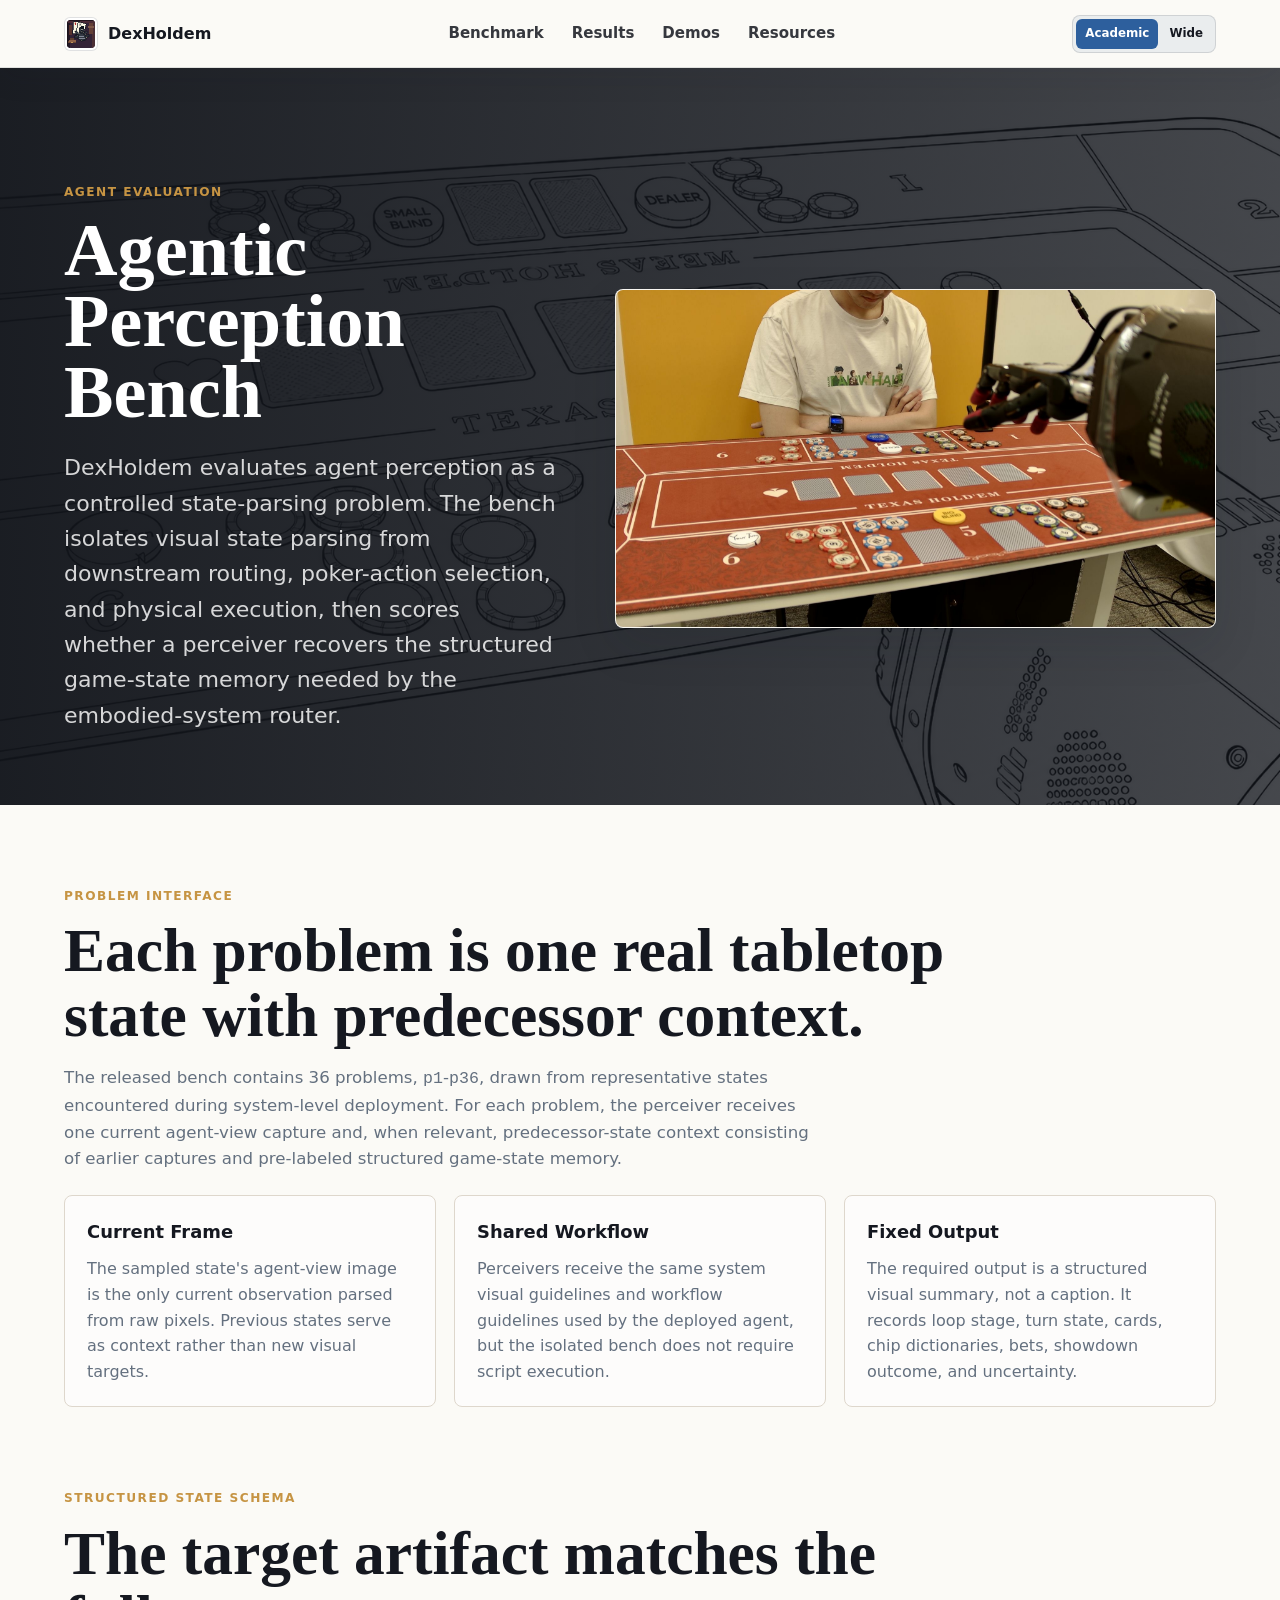
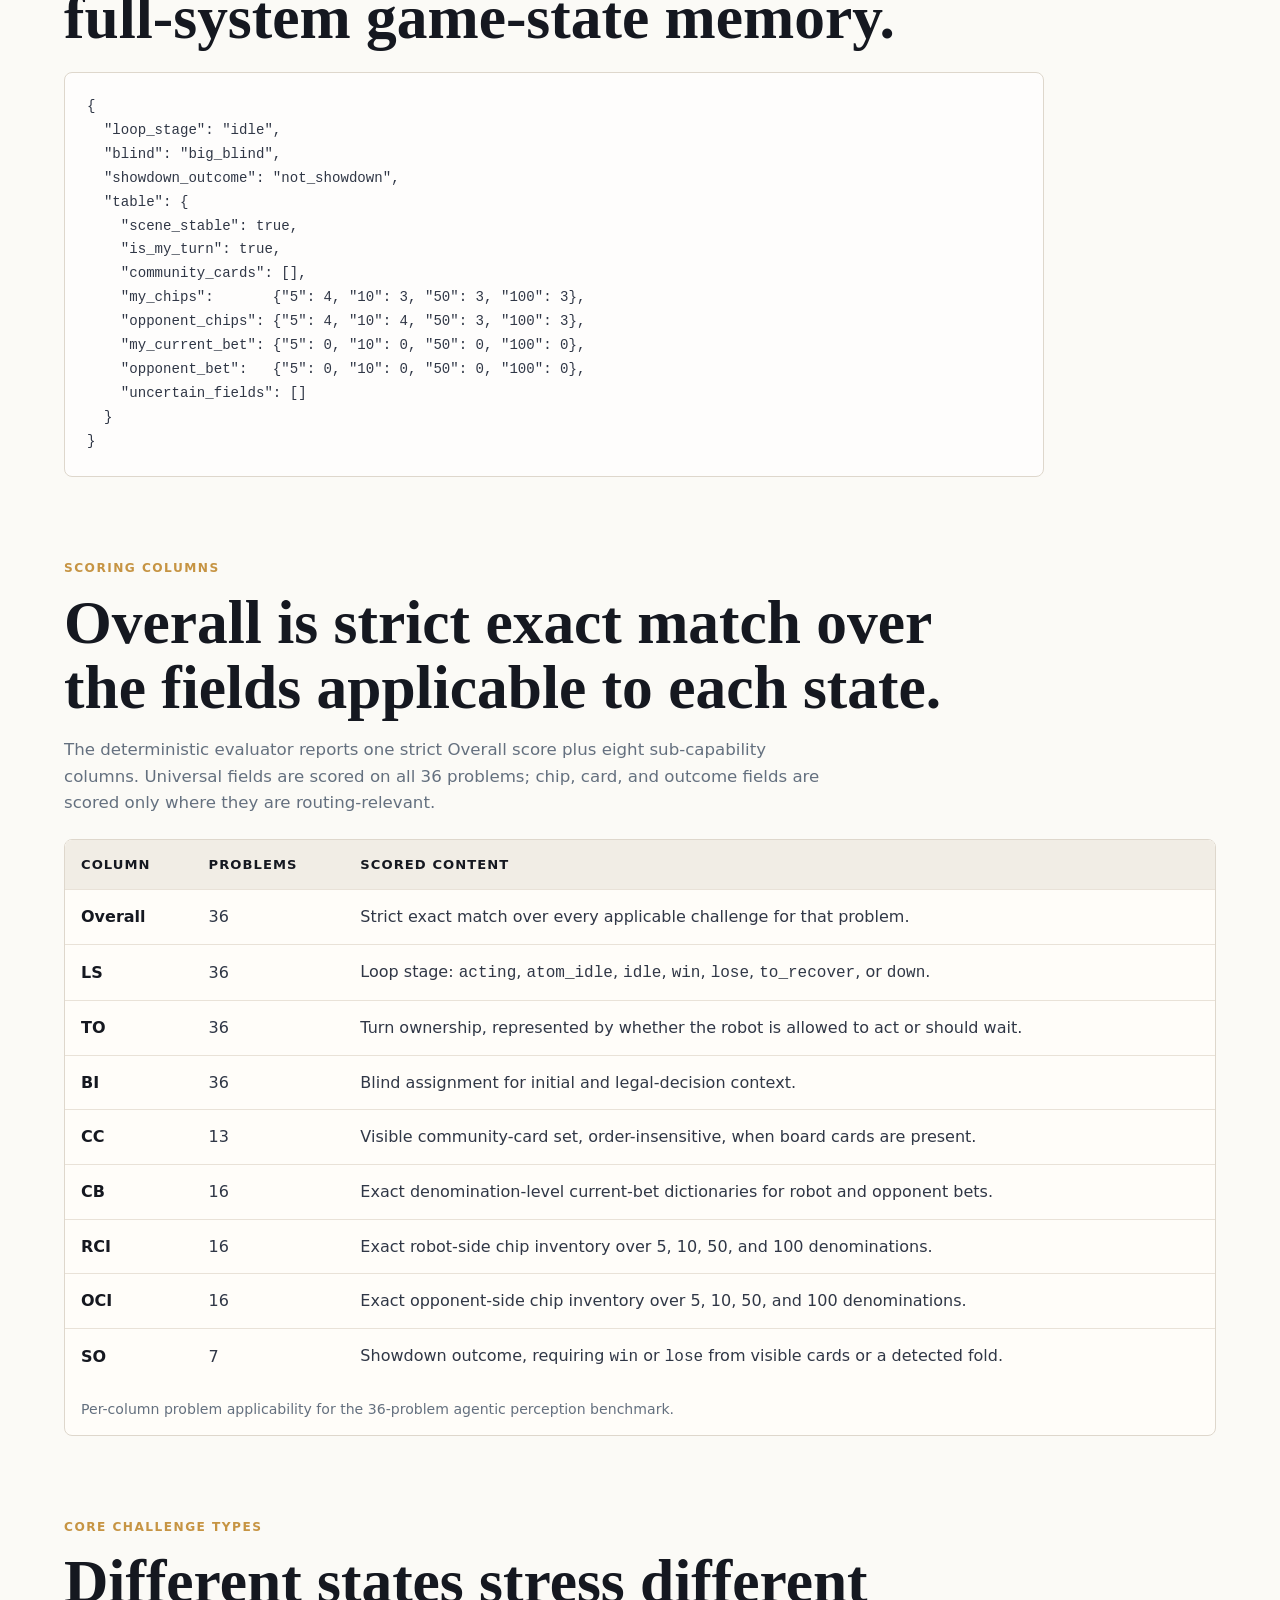
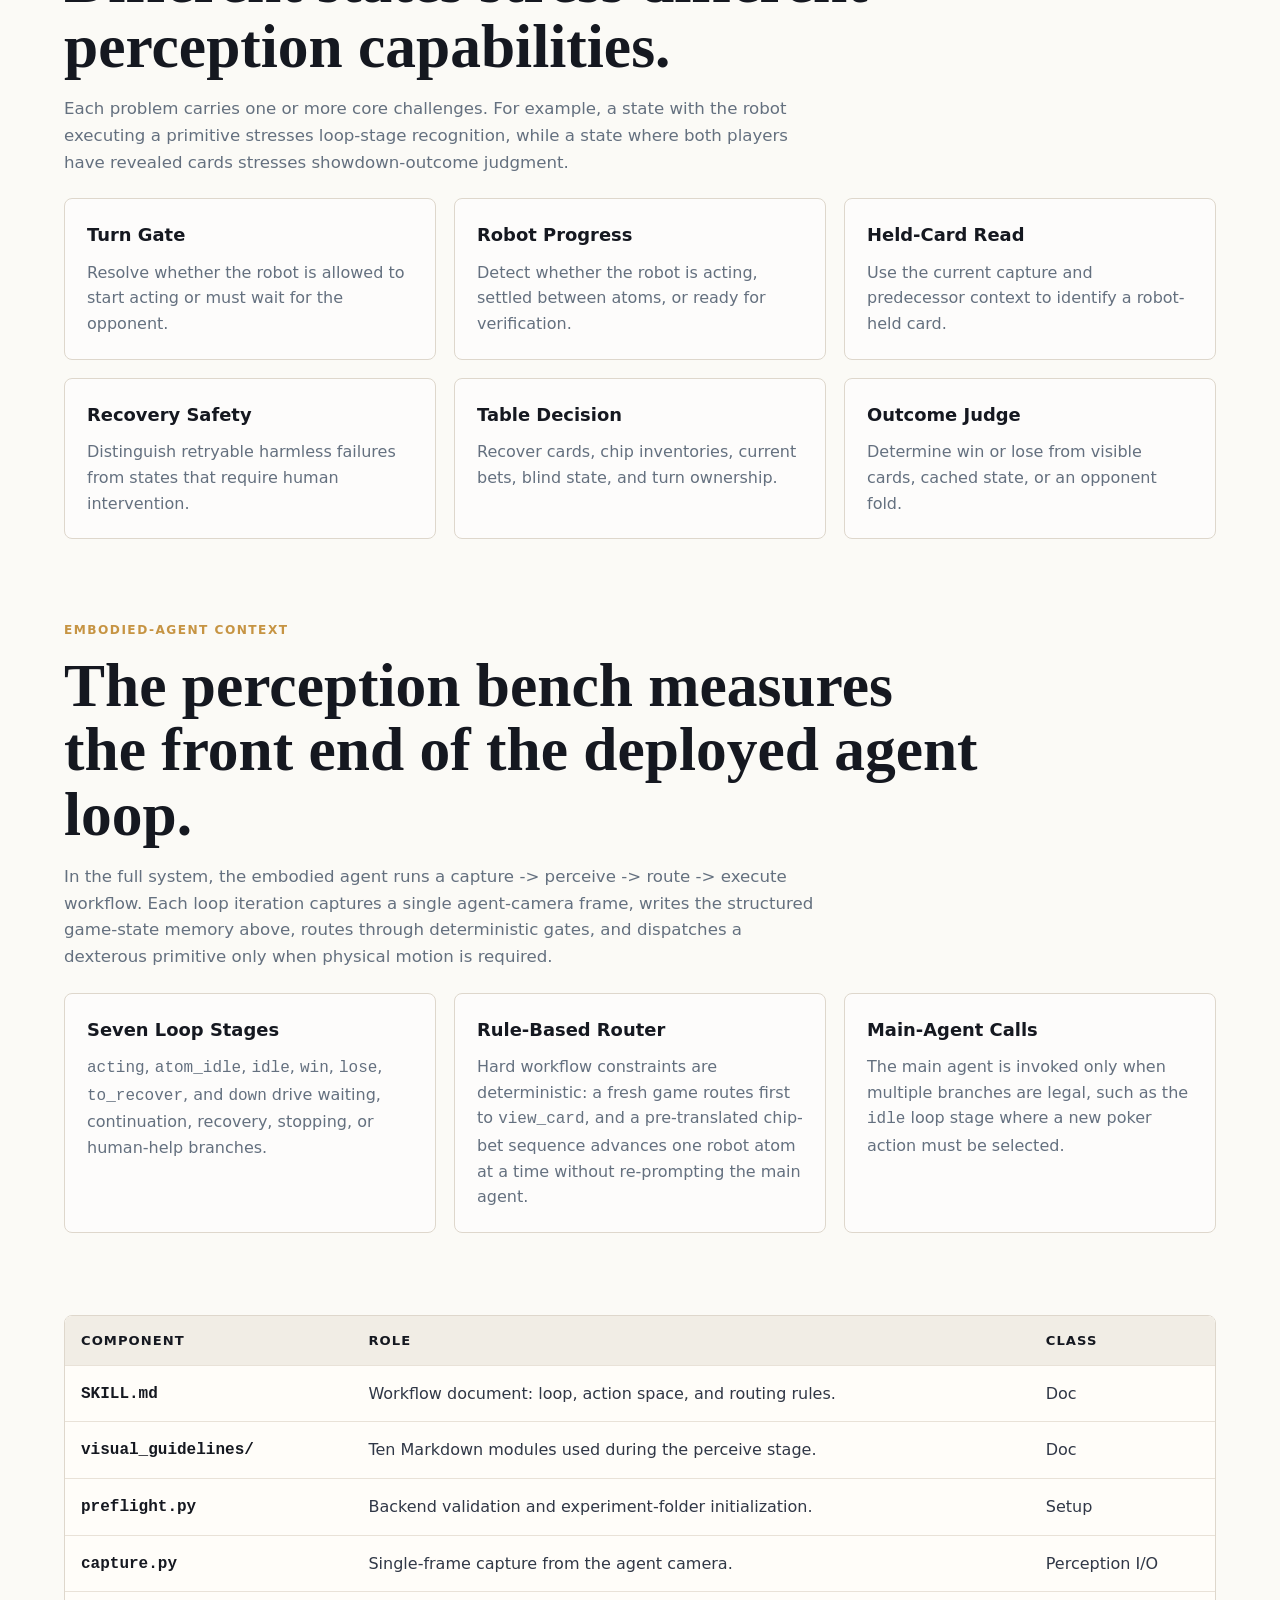
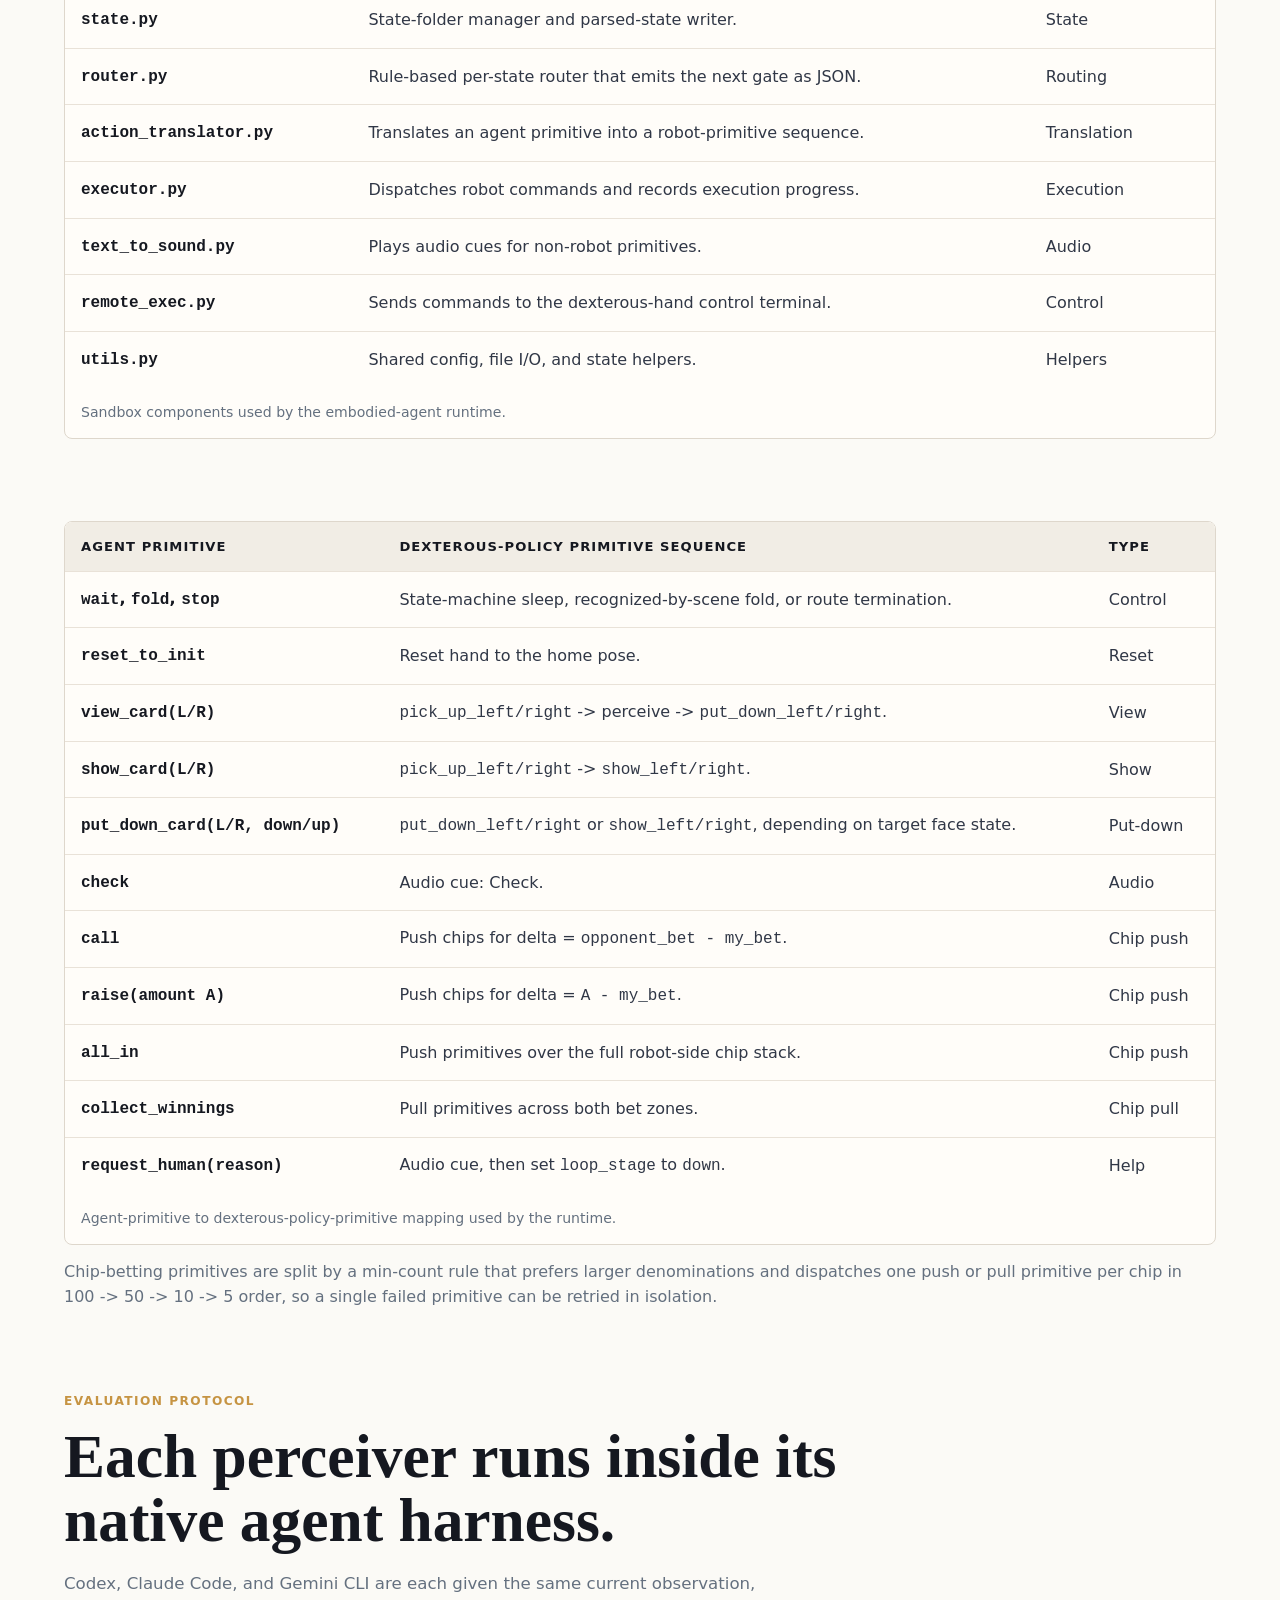
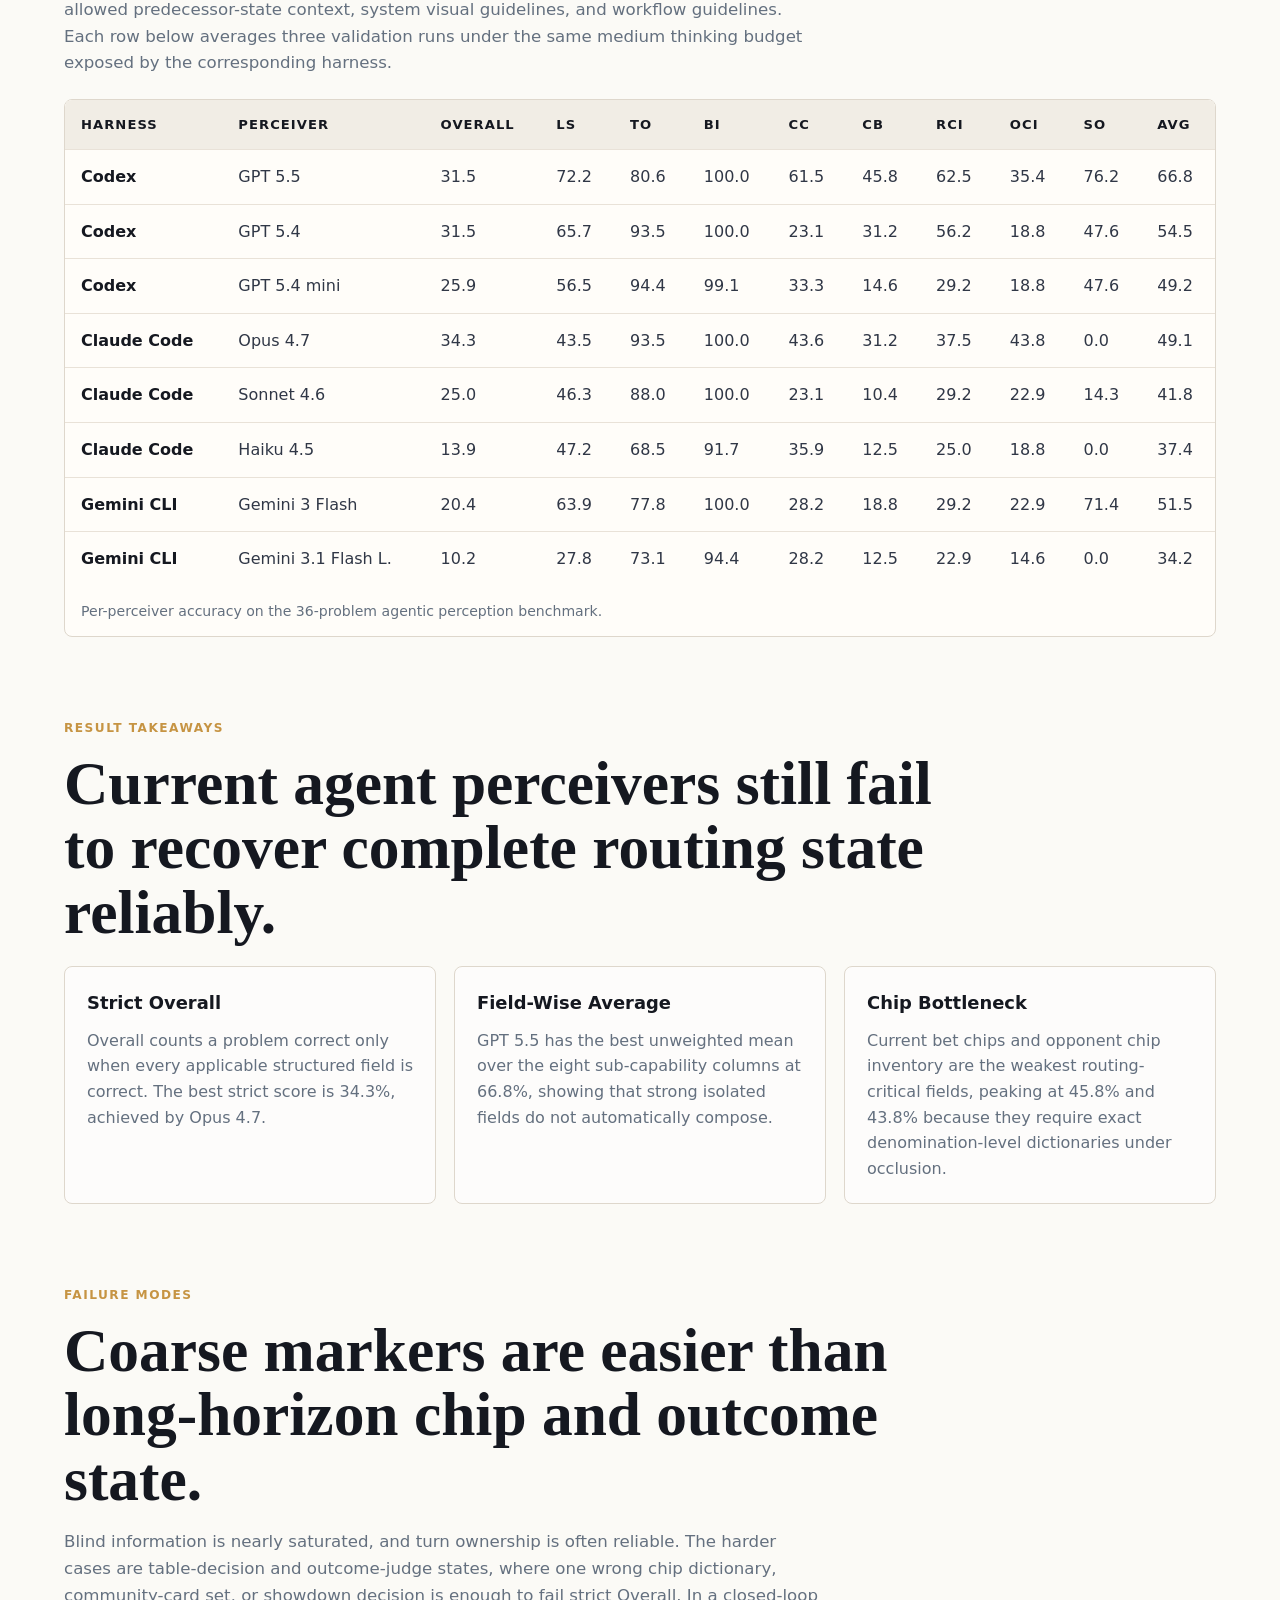
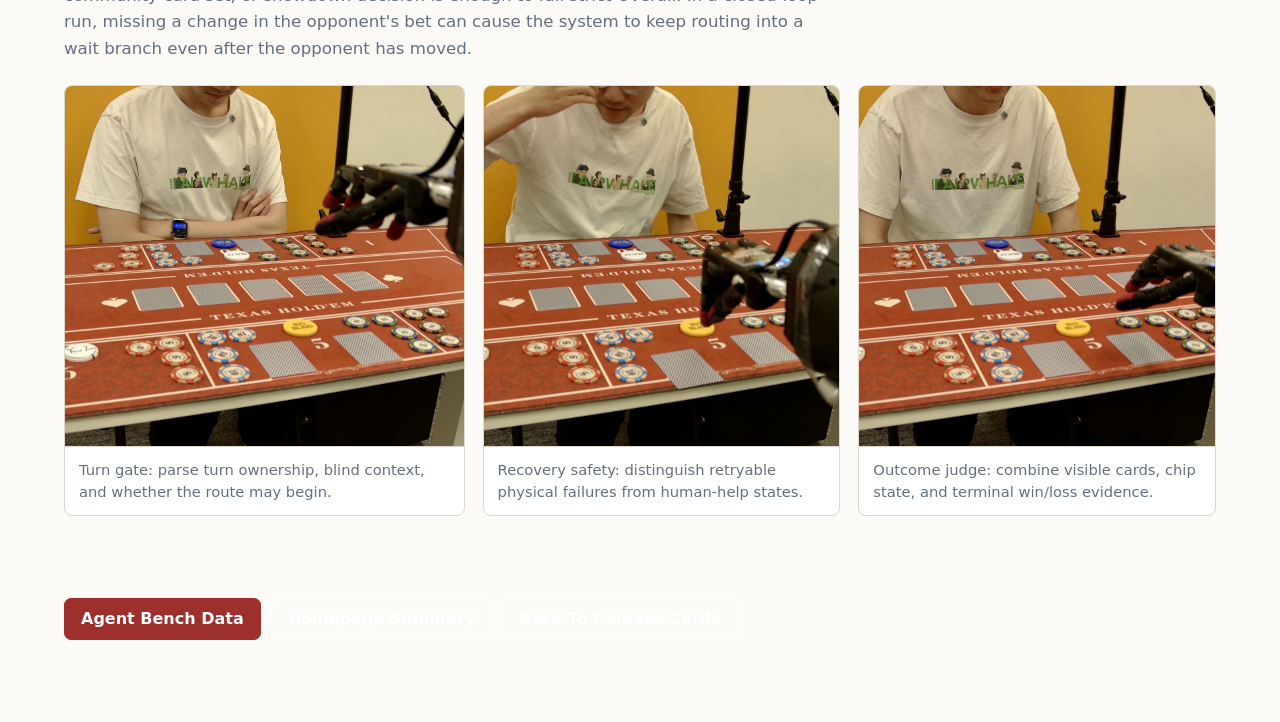
==== commit 96d1ccee: "Add page width layout toggle" ====
--- a/pages/agent.html
+++ b/pages/agent.html
@@ -379,5 +379,6 @@
         <a class="button" href="../index.html#demos">Back To Release Cards</a>
       </section>
     </main>
+    <script src="../layout.js"></script>
   </body>
 </html>
--- a/styles.css
+++ b/styles.css
@@ -161,6 +161,41 @@
 .site-nav a.active::after {
   opacity: 0.78;
   transform: scaleX(1);
+}
+
+.layout-toggle {
+  display: inline-flex;
+  align-items: center;
+  gap: 2px;
+  padding: 3px;
+  border: 1px solid rgba(255, 255, 255, 0.24);
+  border-radius: 8px;
+  background: rgba(255, 255, 255, 0.09);
+  white-space: nowrap;
+}
+
+.site-header.scrolled .layout-toggle {
+  border-color: rgba(38, 43, 52, 0.14);
+  background: rgba(45, 95, 157, 0.08);
+}
+
+.layout-toggle button {
+  min-height: 30px;
+  padding: 6px 9px;
+  color: inherit;
+  border: 0;
+  border-radius: 6px;
+  background: transparent;
+  font: inherit;
+  font-size: 0.74rem;
+  font-weight: 850;
+  line-height: 1;
+  cursor: pointer;
+}
+
+.layout-toggle button.is-active {
+  color: #fff;
+  background: var(--blue);
 }
 
 .hero {
@@ -1233,6 +1268,7 @@
   display: flex;
   flex-wrap: wrap;
   gap: 10px;
+  width: min(1180px, 100%);
 }
 
 .leaderboard-controls {
@@ -1462,6 +1498,57 @@
 
 .site-footer a {
   color: #fff;
+}
+
+.layout-wide .hero-content,
+.layout-wide .hero-metrics,
+.layout-wide .section-heading,
+.layout-wide .teaser-figure,
+.layout-wide .abstract-body,
+.layout-wide .feature-grid,
+.layout-wide .wide-figure,
+.layout-wide .split-panel,
+.layout-wide .view-grid,
+.layout-wide .system-grid,
+.layout-wide .taxonomy-grid,
+.layout-wide .asset-strip,
+.layout-wide .policy-architecture,
+.layout-wide .demo-grid,
+.layout-wide .policy-video-block,
+.layout-wide .leaderboard-controls,
+.layout-wide .table-wrap,
+.layout-wide .result-figures,
+.layout-wide .resource-grid,
+.layout-wide .citation-box,
+.layout-wide .detail-grid,
+.layout-wide .schema-block,
+.layout-wide .detail-note,
+.layout-wide .large-list,
+.layout-wide .detail-workflow,
+.layout-wide .detail-links,
+.layout-wide .site-footer p {
+  width: 100%;
+  max-width: none;
+}
+
+.layout-wide .section-heading p:not(.eyebrow),
+.layout-wide .detail-hero p:not(.eyebrow),
+.layout-wide .hero-subtitle,
+.layout-wide .authors,
+.layout-wide .title-tail {
+  width: min(1120px, 100%);
+}
+
+.layout-wide .demo-grid,
+.layout-wide .resource-grid {
+  grid-template-columns: repeat(auto-fit, minmax(260px, 1fr));
+}
+
+.layout-wide .policy-video-grid,
+.layout-wide .asset-strip,
+.layout-wide .policy-architecture,
+.layout-wide .taxonomy-grid {
+  grid-template-columns: repeat(auto-fit, minmax(300px, 1fr));
 }
 
 @media (max-width: 980px) {
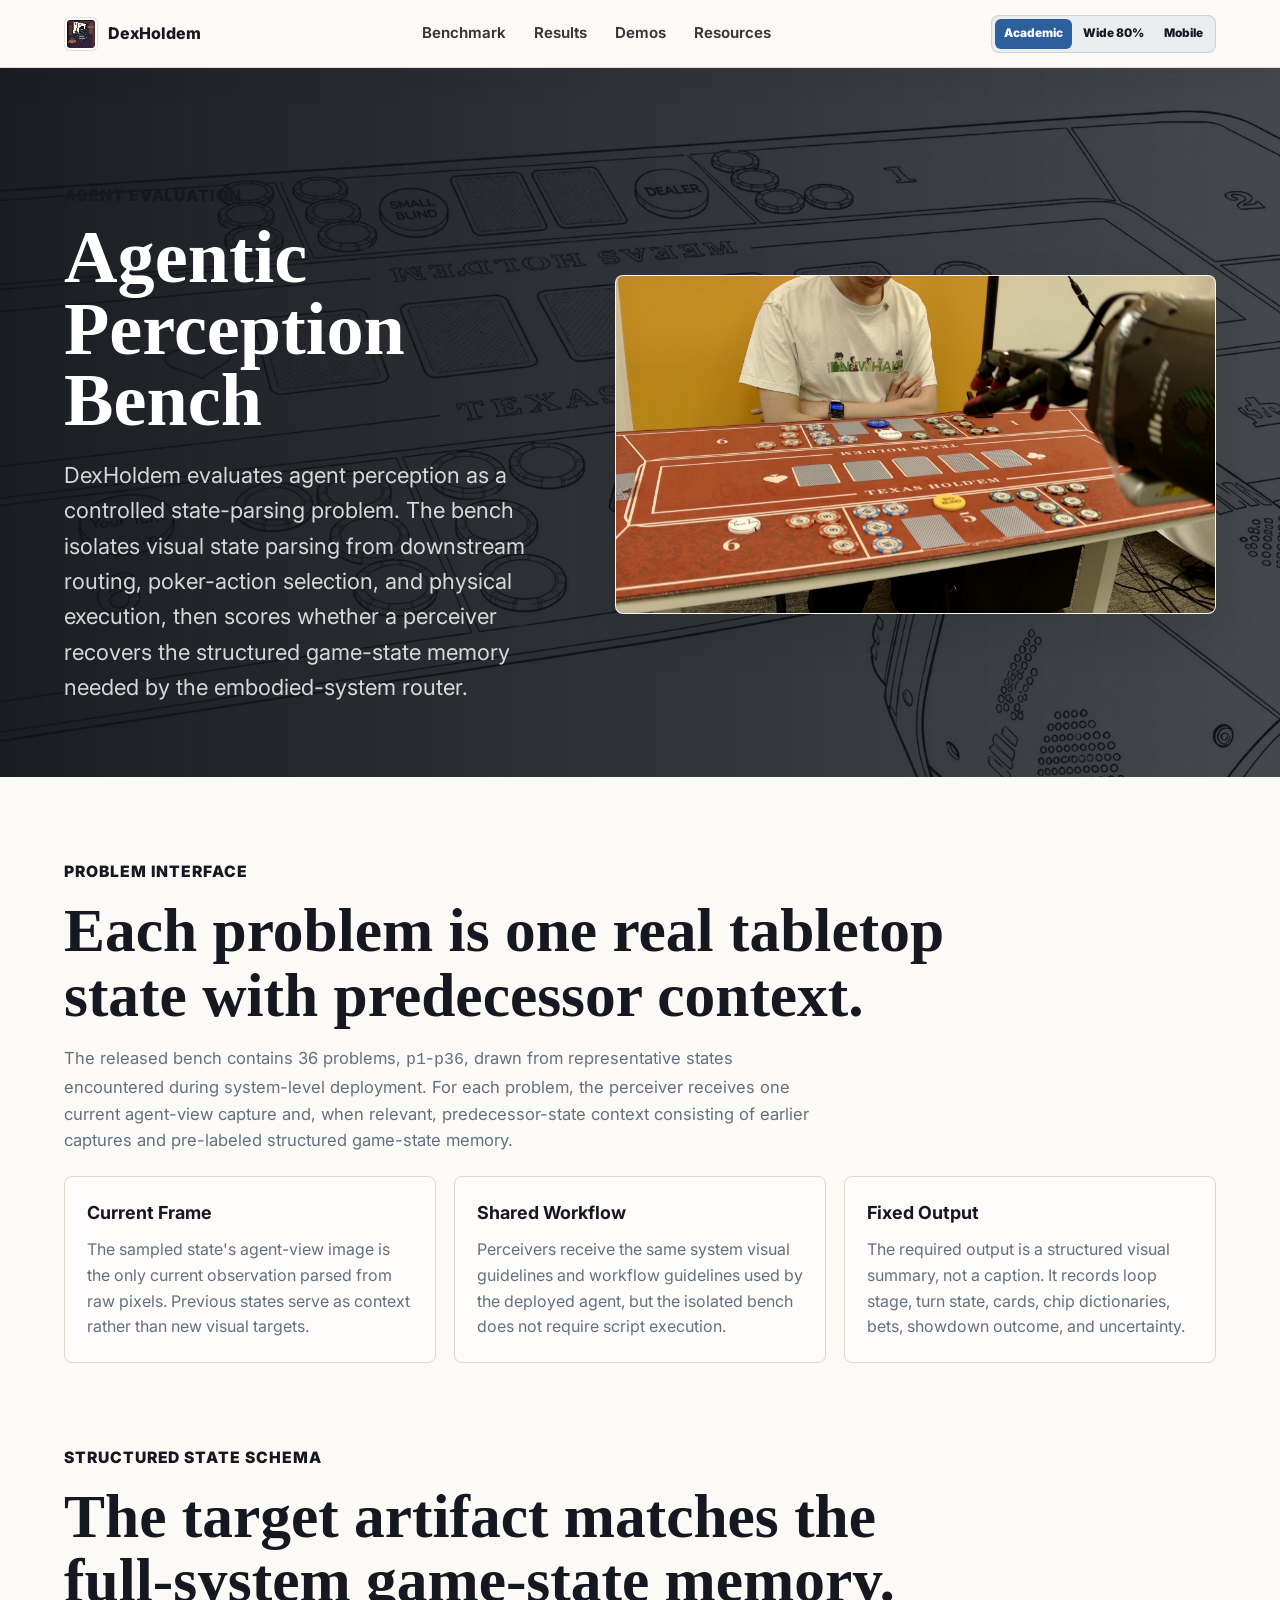
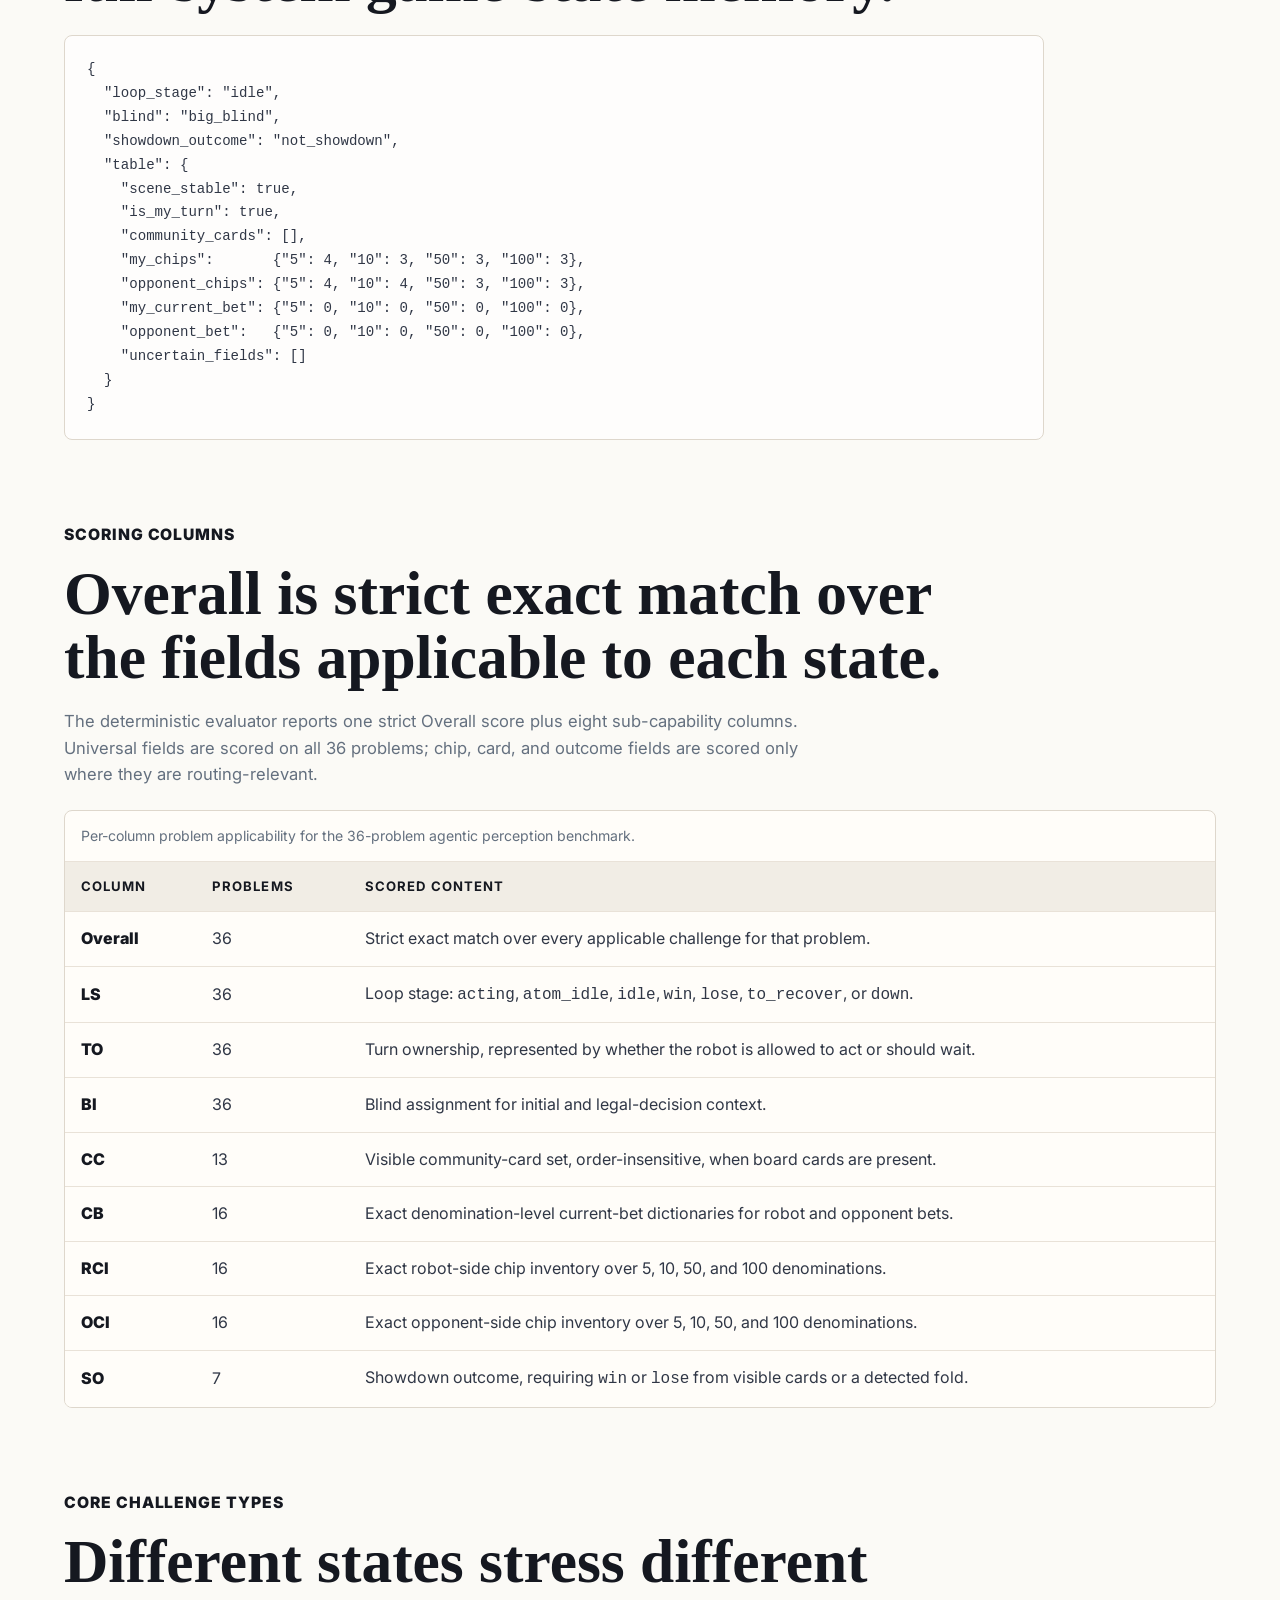
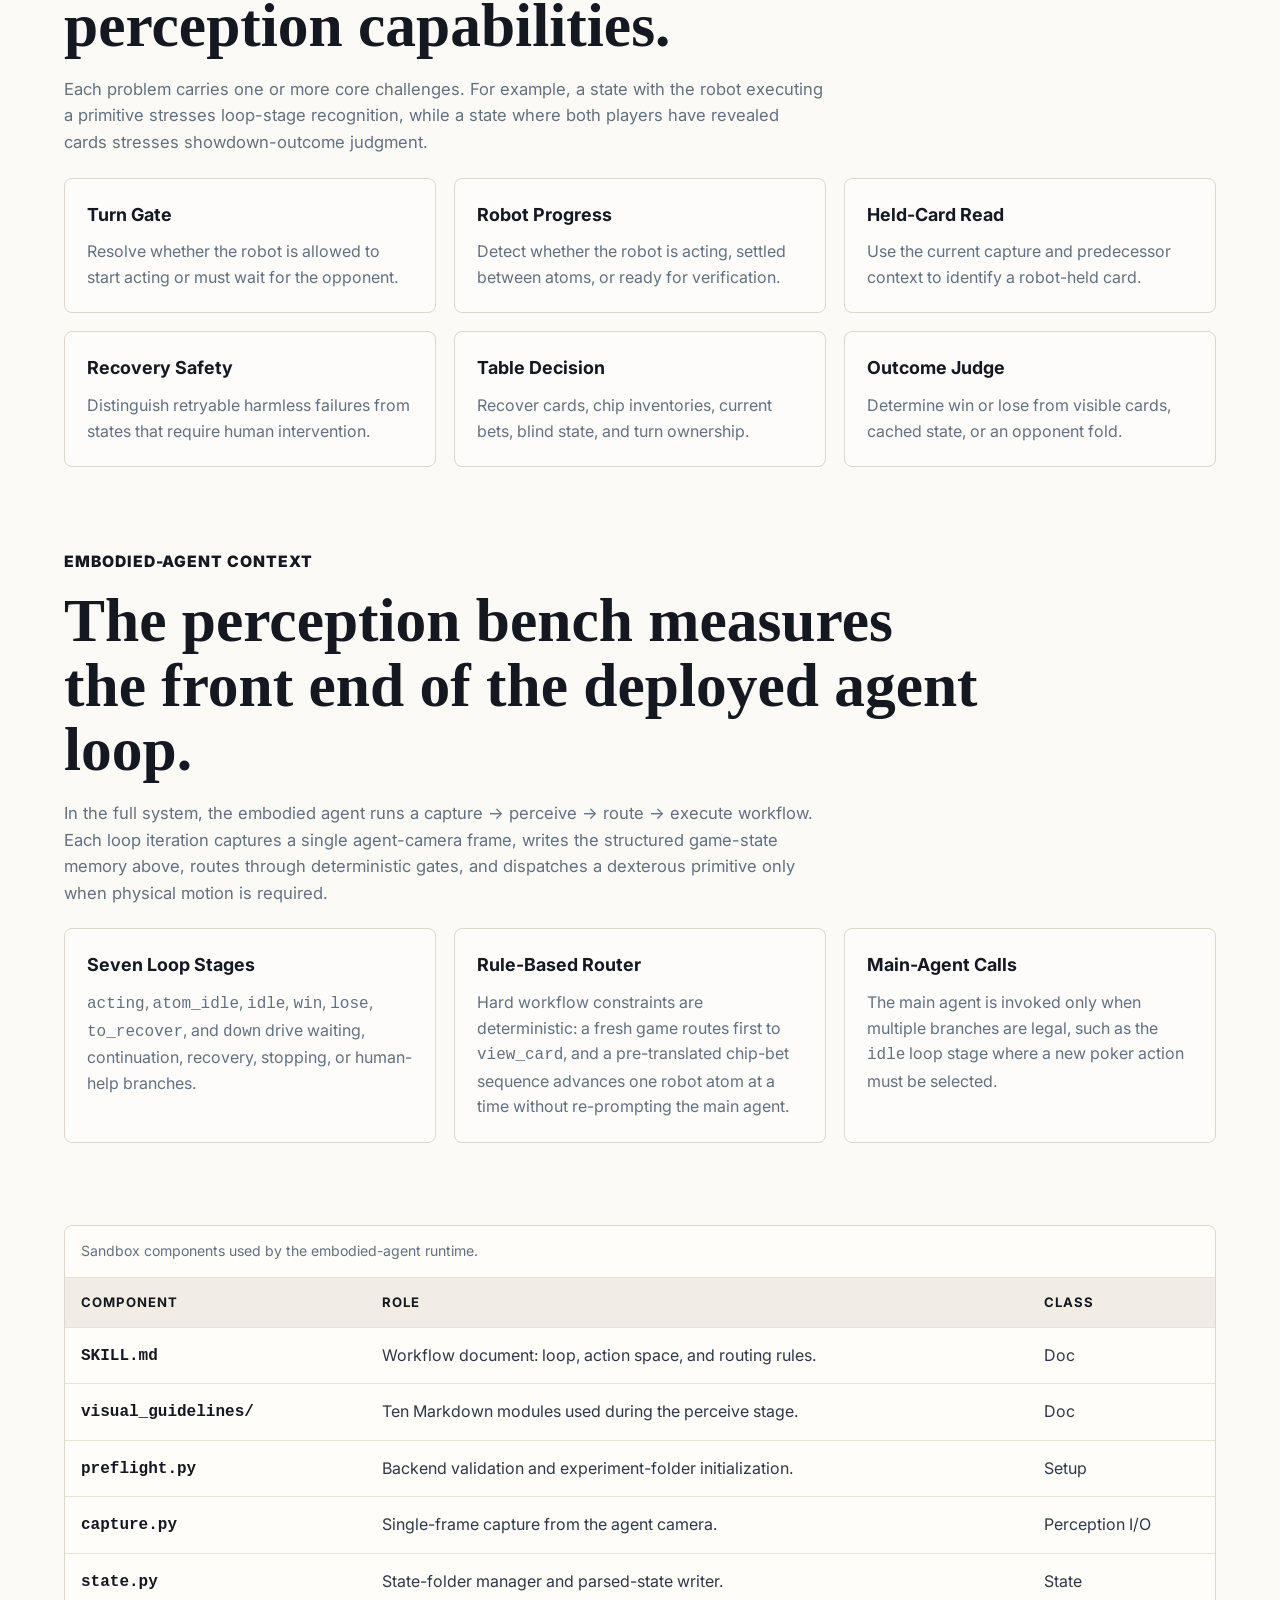
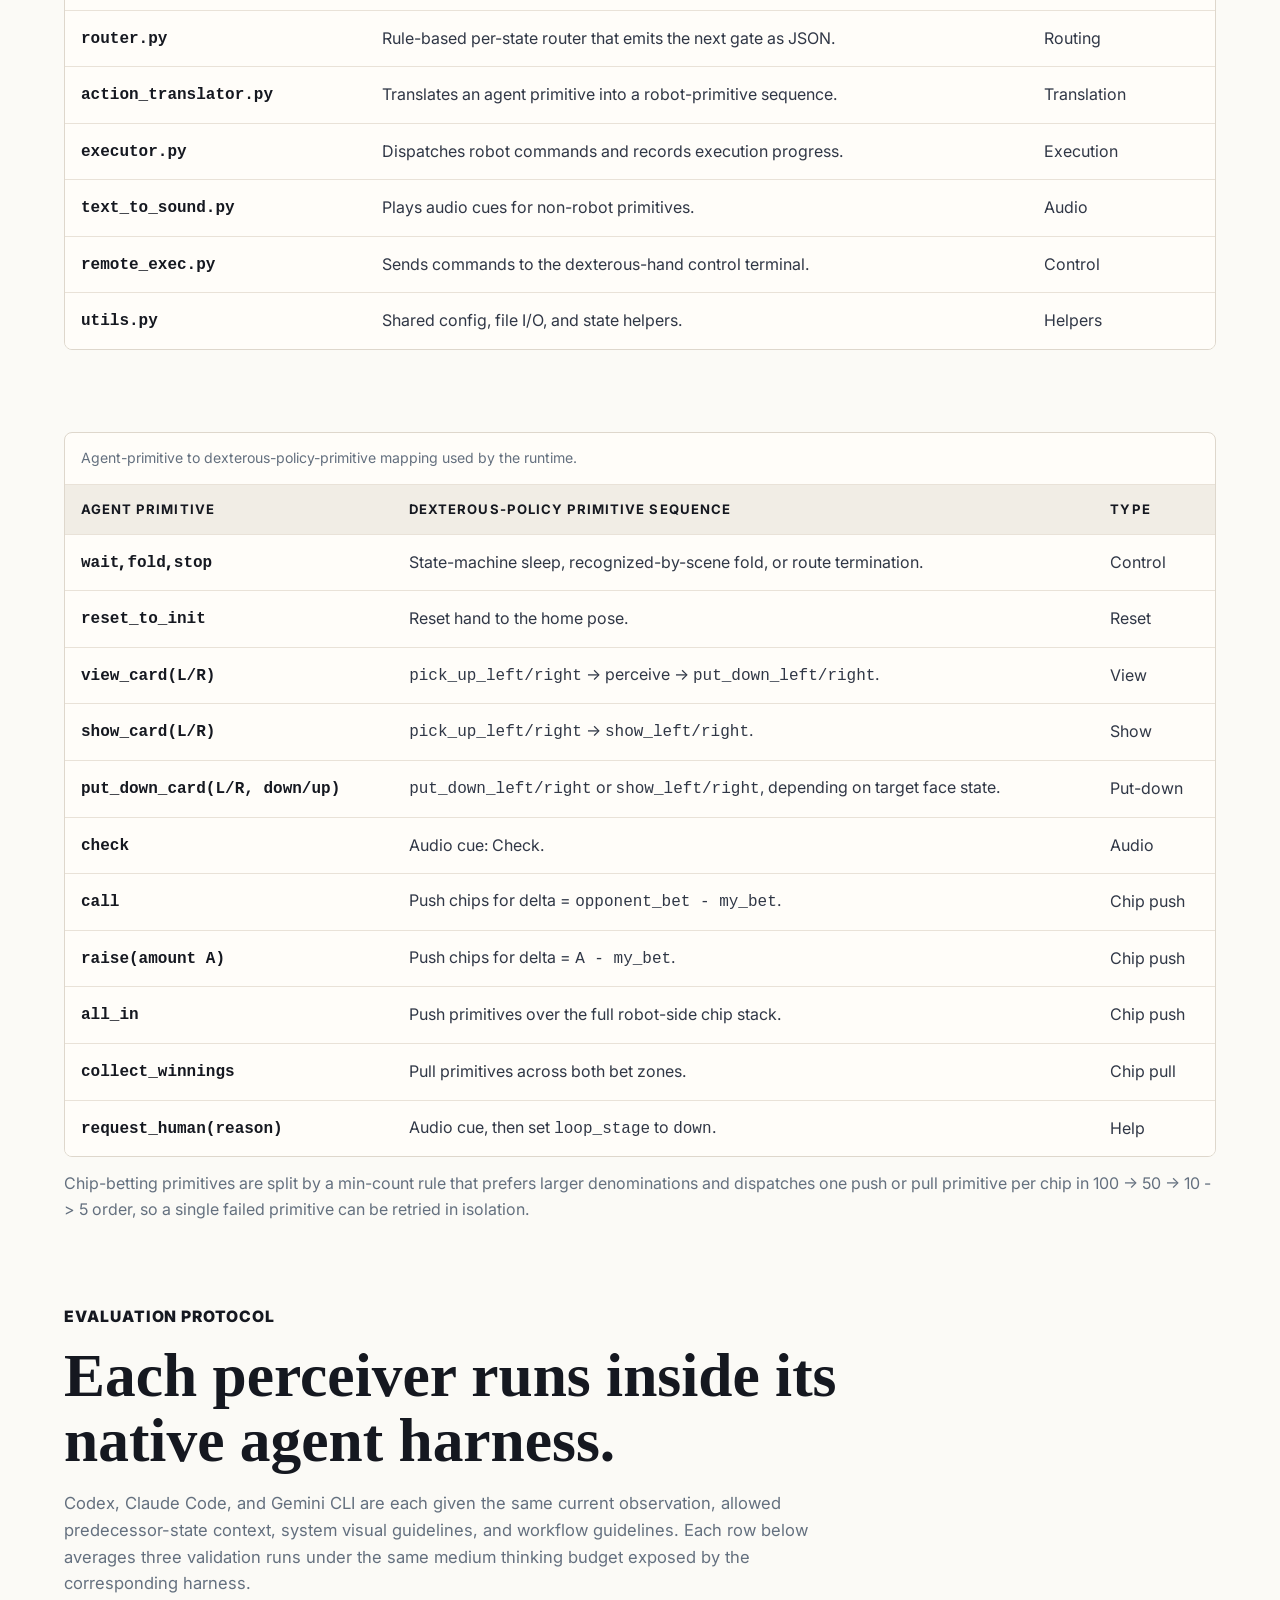
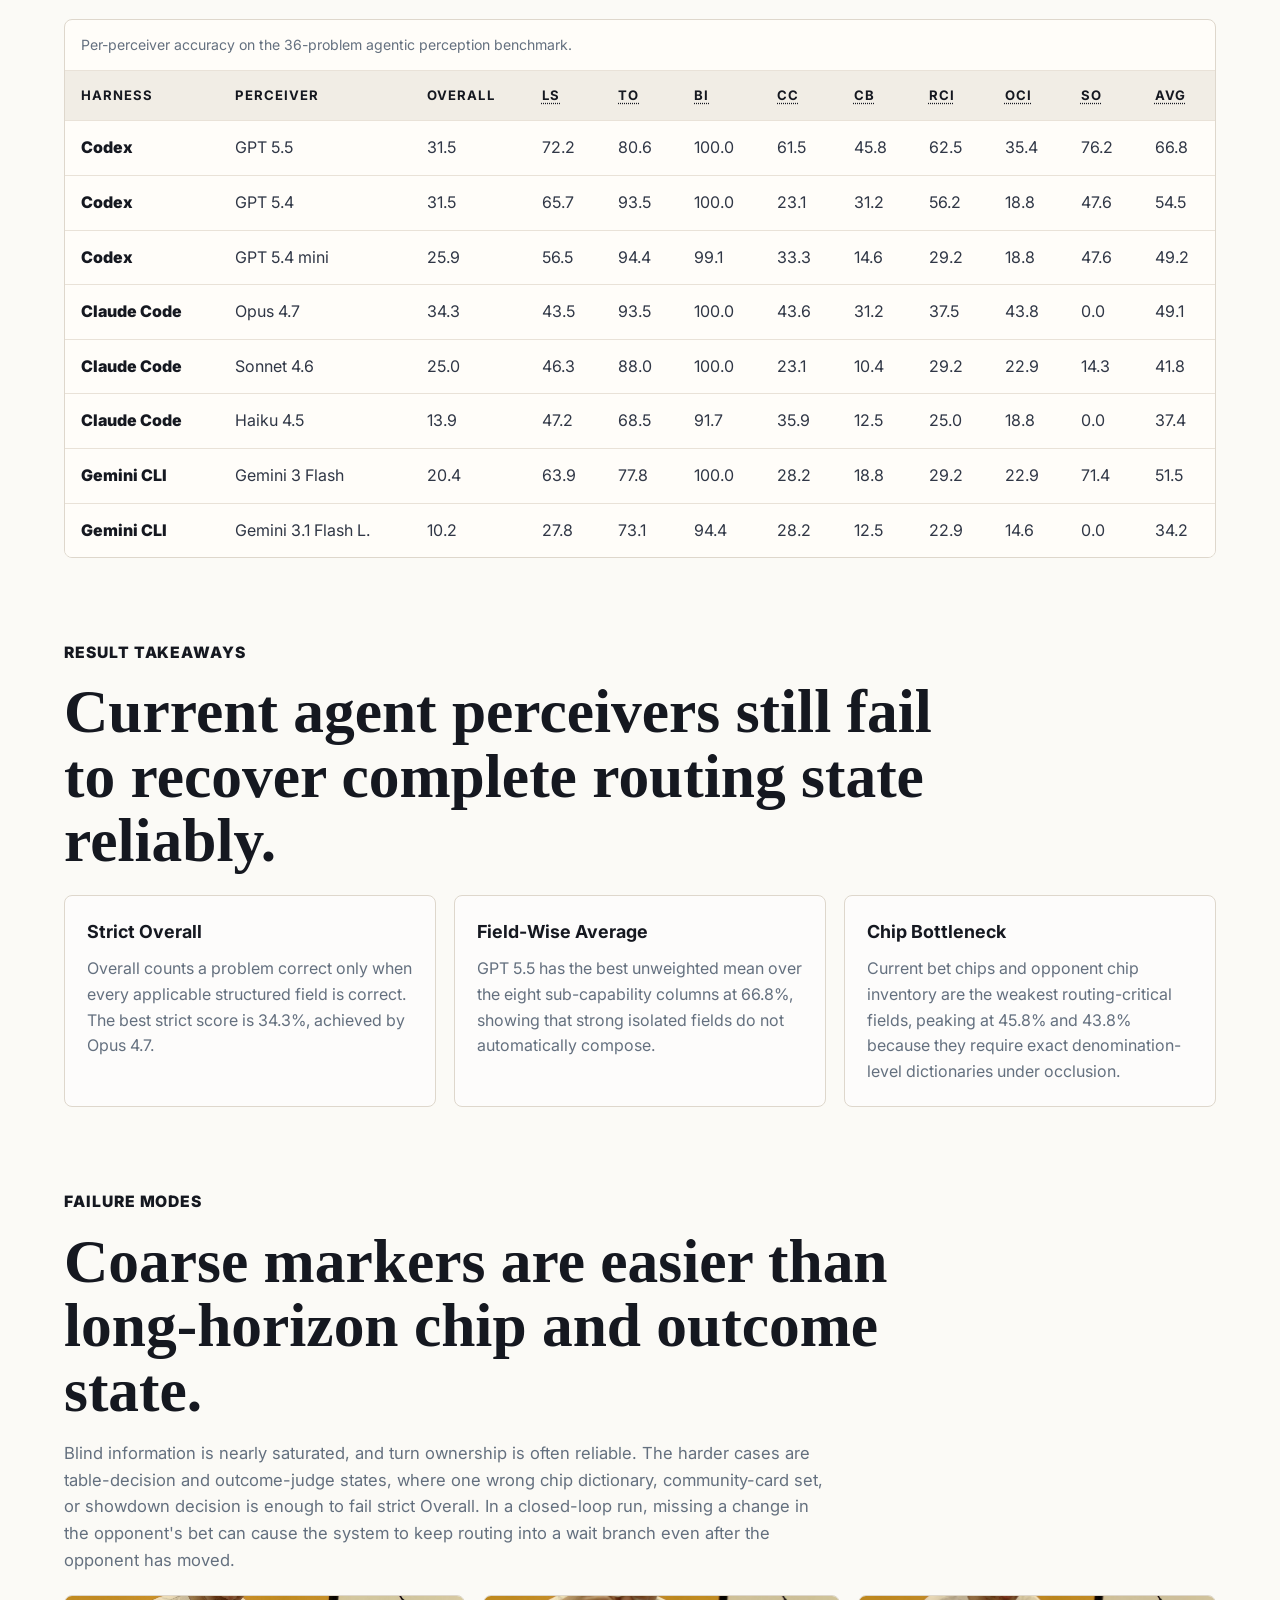
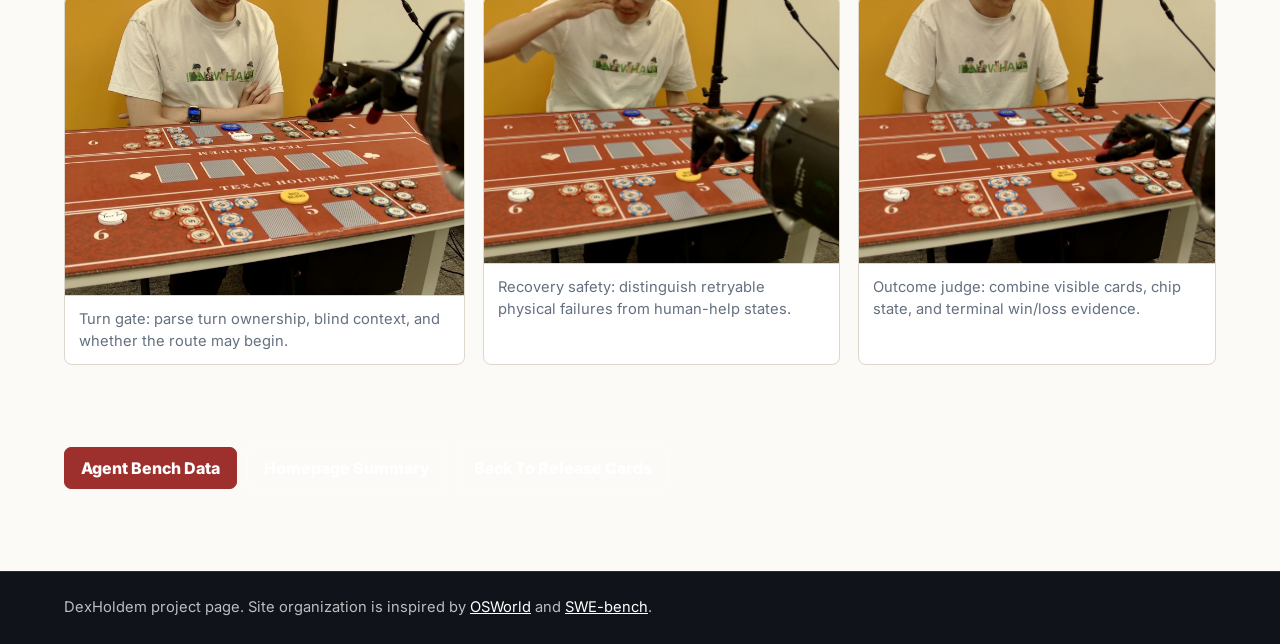
==== commit c3581347: "Add results page and site-wide refinements Add dedicated results page with policy leaderboard, perce" ====
--- a/pages/agent.html
+++ b/pages/agent.html
@@ -9,9 +9,13 @@
       content="DexHoldem agentic perception benchmark: 36 real tabletop states, structured game-state schema, agent sandbox, primitive mapping, and native-harness perceiver results."
     >
     <link rel="icon" href="../assets/images/logo-poker-hand.svg" type="image/svg+xml">
+    <link rel="preconnect" href="https://fonts.googleapis.com">
+    <link rel="preconnect" href="https://fonts.gstatic.com" crossorigin>
+    <link rel="stylesheet" href="https://fonts.googleapis.com/css2?family=Inter:wght@400;600;700;800;850;900&display=swap">
     <link rel="stylesheet" href="../styles.css">
   </head>
   <body>
+    <a class="skip-link" href="#main-content">Skip to content</a>
     <header class="site-header scrolled">
       <a class="brand" href="../index.html" aria-label="DexHoldem home">
         <span class="brand-mark image-mark"><img src="../assets/images/logo-poker-hand.svg" alt=""></span>
@@ -25,7 +29,7 @@
       </nav>
     </header>
 
-    <main class="detail-page">
+    <main class="detail-page" id="main-content">
       <section class="detail-hero">
         <div>
           <p class="eyebrow">Agent Evaluation</p>
@@ -37,7 +41,7 @@
             memory needed by the embodied-system router.
           </p>
         </div>
-        <img src="../assets/images/perception-turn-gate.jpg" alt="DexHoldem agentic perception tabletop state">
+        <img src="../assets/images/perception-turn-gate.jpg" alt="DexHoldem agentic perception tabletop state" loading="lazy">
       </section>
 
       <section class="detail-section">
@@ -289,15 +293,15 @@
                 <th scope="col">Harness</th>
                 <th scope="col">Perceiver</th>
                 <th scope="col">Overall</th>
-                <th scope="col">LS</th>
-                <th scope="col">TO</th>
-                <th scope="col">BI</th>
-                <th scope="col">CC</th>
-                <th scope="col">CB</th>
-                <th scope="col">RCI</th>
-                <th scope="col">OCI</th>
-                <th scope="col">SO</th>
-                <th scope="col">Avg</th>
+                <th scope="col"><abbr title="Loop Stage">LS</abbr></th>
+                <th scope="col"><abbr title="Turn Ownership">TO</abbr></th>
+                <th scope="col"><abbr title="Blind Information">BI</abbr></th>
+                <th scope="col"><abbr title="Community Cards">CC</abbr></th>
+                <th scope="col"><abbr title="Current Bets">CB</abbr></th>
+                <th scope="col"><abbr title="Robot Chip Inventory">RCI</abbr></th>
+                <th scope="col"><abbr title="Opponent Chip Inventory">OCI</abbr></th>
+                <th scope="col"><abbr title="Showdown Outcome">SO</abbr></th>
+                <th scope="col"><abbr title="Field-wise Average">Avg</abbr></th>
               </tr>
             </thead>
             <tbody>
@@ -359,15 +363,15 @@
         </div>
         <div class="view-grid perception-grid">
           <figure>
-            <img src="../assets/images/perception-turn-gate.jpg" alt="Turn-gate agentic perception problem">
+            <img src="../assets/images/perception-turn-gate.jpg" alt="Turn-gate agentic perception problem" loading="lazy">
             <figcaption>Turn gate: parse turn ownership, blind context, and whether the route may begin.</figcaption>
           </figure>
           <figure>
-            <img src="../assets/images/perception-recovery.jpg" alt="Recovery-safety agentic perception problem">
+            <img src="../assets/images/perception-recovery.jpg" alt="Recovery-safety agentic perception problem" loading="lazy">
             <figcaption>Recovery safety: distinguish retryable physical failures from human-help states.</figcaption>
           </figure>
           <figure>
-            <img src="../assets/images/perception-showdown.jpg" alt="Outcome-judge agentic perception problem">
+            <img src="../assets/images/perception-showdown.jpg" alt="Outcome-judge agentic perception problem" loading="lazy">
             <figcaption>Outcome judge: combine visible cards, chip state, and terminal win/loss evidence.</figcaption>
           </figure>
         </div>
@@ -379,6 +383,13 @@
         <a class="button" href="../index.html#demos">Back To Release Cards</a>
       </section>
     </main>
+    <footer class="site-footer">
+      <p>
+        DexHoldem project page. Site organization is inspired by
+        <a href="https://os-world.github.io/">OSWorld</a> and
+        <a href="https://www.swebench.com/">SWE-bench</a>.
+      </p>
+    </footer>
     <script src="../layout.js"></script>
   </body>
 </html>
--- a/styles.css
+++ b/styles.css
@@ -1,3 +1,9 @@
+@font-face {
+  font-family: "Apple Myungjo";
+  src: url("assets/fonts/AppleMyungjo.ttf") format("truetype");
+  font-display: swap;
+}
+
 :root {
   --paper: #fbfaf6;
   --paper-deep: #f1ede5;
@@ -9,8 +15,11 @@
   --accent-dark: #6f1f1e;
   --blue: #2d5f9d;
   --green: #2f7459;
-  --gold: #c69443;
+  --gold: #9a7430;
   --shadow: 0 18px 45px rgba(20, 24, 32, 0.12);
+  --font-display: "Apple Myungjo", Georgia, "Times New Roman", serif;
+  --font-body: Inter, ui-sans-serif, system-ui, -apple-system, BlinkMacSystemFont, "Segoe UI", sans-serif;
+  --font-mono: "SFMono-Regular", Consolas, "Liberation Mono", monospace;
   color-scheme: light;
 }
 
@@ -20,16 +29,13 @@
 
 html {
   scroll-behavior: smooth;
-  overflow-x: hidden;
 }
 
 body {
   margin: 0;
   color: var(--ink);
   background: var(--paper);
-  font-family:
-    Inter, ui-sans-serif, system-ui, -apple-system, BlinkMacSystemFont, "Segoe UI",
-    sans-serif;
+  font-family: var(--font-body);
   line-height: 1.6;
   overflow-x: hidden;
 }
@@ -43,9 +49,38 @@
   color: inherit;
 }
 
+:focus-visible {
+  outline: 2px solid var(--blue);
+  outline-offset: 2px;
+}
+
+.skip-link {
+  position: fixed;
+  top: -100%;
+  left: 16px;
+  z-index: 30;
+  padding: 10px 16px;
+  color: #fff;
+  background: var(--blue);
+  border-radius: 0 0 6px 6px;
+  font-weight: 800;
+  text-decoration: none;
+  transition: top 120ms ease;
+}
+
+.skip-link:focus {
+  top: 0;
+}
+
+abbr[title] {
+  text-decoration: underline dotted;
+  text-underline-offset: 2px;
+  cursor: help;
+}
+
 code,
 pre {
-  font-family: "SFMono-Regular", Consolas, "Liberation Mono", monospace;
+  font-family: var(--font-mono);
 }
 
 .site-header {
@@ -62,13 +97,19 @@
   padding: 14px clamp(20px, 5vw, 72px);
   color: #fff;
   border-bottom: 1px solid rgba(255, 255, 255, 0.18);
-  background: rgba(18, 20, 24, 0.34);
-  backdrop-filter: blur(16px);
+  background: rgba(18, 20, 24, 0.72);
   transition:
     background 180ms ease,
     color 180ms ease,
     box-shadow 180ms ease,
     border-color 180ms ease;
+}
+
+@supports (backdrop-filter: blur(16px)) {
+  .site-header {
+    background: rgba(18, 20, 24, 0.34);
+    backdrop-filter: blur(16px);
+  }
 }
 
 .site-header.scrolled {
@@ -97,7 +138,7 @@
   background: var(--accent);
   border: 1px solid rgba(255, 255, 255, 0.3);
   border-radius: 6px;
-  font-family: Georgia, "Times New Roman", serif;
+  font-family: var(--font-body);
   font-size: 21px;
 }
 
@@ -201,9 +242,9 @@
 .hero {
   position: relative;
   display: grid;
-  min-height: 82svh;
+  min-height: 100svh;
   align-content: end;
-  gap: 34px;
+  gap: 28px;
   padding: 140px clamp(20px, 5vw, 72px) 48px;
   color: #fff;
   overflow: hidden;
@@ -235,19 +276,19 @@
 .venue,
 .eyebrow,
 .demo-label {
-  margin: 0 0 12px;
-  color: var(--gold);
-  font-size: 0.76rem;
-  font-weight: 800;
-  letter-spacing: 0.12em;
+  margin: 0 0 14px;
+  color: var(--ink);
+  font-size: 0.98rem;
+  font-weight: 850;
+  letter-spacing: 0.06em;
   text-transform: uppercase;
 }
 
 .hero h1 {
   margin: 0;
-  font-family: Georgia, "Times New Roman", serif;
-  font-size: clamp(3.5rem, 8vw, 7.6rem);
-  line-height: 0.92;
+  font-family: var(--font-display);
+  font-size: clamp(2.8rem, 6.5vw, 5.5rem);
+  line-height: 0.94;
   letter-spacing: 0;
 }
 
@@ -258,34 +299,38 @@
 
 .title-tail {
   width: min(980px, 100%);
-  margin-top: 16px;
-  font-family:
-    Inter, ui-sans-serif, system-ui, -apple-system, BlinkMacSystemFont, "Segoe UI",
-    sans-serif;
-  font-size: clamp(1.45rem, 3vw, 2.65rem);
-  font-weight: 850;
-  line-height: 1.12;
-}
-
-.hero-subtitle {
-  width: min(820px, 100%);
-  margin: 26px 0 18px;
-  color: rgba(255, 255, 255, 0.9);
-  font-size: clamp(1.12rem, 2vw, 1.55rem);
-  line-height: 1.45;
+  margin-top: 12px;
+  font-family: var(--font-body);
+  font-size: clamp(1.35rem, 2.8vw, 2.2rem);
+  font-weight: 700;
+  line-height: 1.18;
+  color: rgba(255, 255, 255, 0.88);
 }
 
 .authors {
   width: min(860px, 100%);
-  margin: 0;
-  color: rgba(255, 255, 255, 0.88);
-  font-size: 1rem;
+  margin: 20px 0 0;
+  color: rgba(255, 255, 255, 0.72);
+  font-size: 0.94rem;
+  line-height: 1.6;
+}
+
+.authors a {
+  color: inherit;
+  text-decoration-color: rgba(255, 255, 255, 0.38);
+  text-decoration-thickness: 1px;
+  text-underline-offset: 3px;
+}
+
+.authors a:hover {
+  color: #fff;
+  text-decoration-color: currentColor;
 }
 
 .author-note {
-  margin: 6px 0 0;
-  color: rgba(255, 255, 255, 0.70);
-  font-size: 0.88rem;
+  margin: 4px 0 0;
+  color: rgba(255, 255, 255, 0.50);
+  font-size: 0.8rem;
 }
 
 .hero-actions {
@@ -360,22 +405,24 @@
   border-right: 0;
 }
 
-.hero-metrics dt {
-  font-family: Georgia, "Times New Roman", serif;
+.hero-metrics dd {
+  margin: 0;
+  font-family: var(--font-display);
   font-size: clamp(2rem, 4vw, 3.5rem);
   font-weight: 800;
   line-height: 1;
 }
 
-.hero-metrics dd {
+.hero-metrics dt {
   margin: 8px 0 0;
   color: rgba(255, 255, 255, 0.74);
   font-size: 0.91rem;
+  font-weight: normal;
 }
 
 .teaser-figure {
   width: min(1180px, 100%);
-  margin: 0 0 clamp(24px, 4vw, 38px);
+  margin: 34px 0 clamp(24px, 4vw, 38px);
 }
 
 .teaser-figure img {
@@ -409,7 +456,7 @@
 .section-heading h2 {
   margin: 0;
   color: var(--ink);
-  font-family: Georgia, "Times New Roman", serif;
+  font-family: var(--font-display);
   font-size: clamp(2rem, 4.8vw, 4rem);
   line-height: 1.05;
   letter-spacing: 0;
@@ -424,9 +471,9 @@
 
 .abstract-body {
   display: grid;
-  grid-template-columns: minmax(0, 1fr) minmax(0, 1fr);
-  gap: 26px;
-  width: min(1120px, 100%);
+  grid-template-columns: minmax(0, 1fr);
+  gap: 18px;
+  width: min(920px, 100%);
 }
 
 .abstract-body p {
@@ -463,7 +510,9 @@
 }
 
 .feature-card-link {
-  display: block;
+  display: flex;
+  flex-direction: column;
+  height: 100%;
   color: inherit;
   text-decoration: none;
   transition:
@@ -480,7 +529,8 @@
 
 .card-link-label {
   display: inline-block;
-  margin-top: 18px;
+  margin-top: auto;
+  padding-top: 18px;
   color: var(--blue);
   font-size: 0.78rem;
   font-weight: 900;
@@ -522,23 +572,81 @@
   color: var(--muted);
 }
 
+.contribution-link {
+  margin-top: 20px;
+}
+
+.contribution-grid,
+.author-profile-grid {
+  display: grid;
+  grid-template-columns: repeat(3, minmax(0, 1fr));
+  gap: 18px;
+  width: min(1180px, 100%);
+}
+
+.contribution-grid article,
+.author-profile-grid article {
+  padding: 22px;
+  border: 1px solid var(--line);
+  border-radius: 8px;
+  background: rgba(255, 255, 255, 0.58);
+}
+
+.contribution-grid h3,
+.author-profile-grid h2 {
+  margin: 0 0 10px;
+  color: var(--ink);
+  font-size: 1.12rem;
+  line-height: 1.28;
+}
+
+.author-profile-grid h2 {
+  font-size: 1.25rem;
+}
+
+.contribution-grid a,
+.author-profile-grid a {
+  color: inherit;
+  text-decoration-color: rgba(45, 95, 157, 0.34);
+  text-decoration-thickness: 1px;
+  text-underline-offset: 3px;
+}
+
+.contribution-grid a:hover,
+.author-profile-grid a:hover {
+  color: var(--blue);
+  text-decoration-color: currentColor;
+}
+
+.contribution-grid p,
+.author-profile-grid p {
+  margin: 0;
+  color: var(--muted);
+}
+
+.author-role {
+  margin-bottom: 10px;
+  color: var(--blue);
+  font-size: 0.72rem;
+  font-weight: 900;
+  letter-spacing: 0.08em;
+  text-transform: uppercase;
+}
+
 .wide-figure {
   width: min(1180px, 100%);
   margin: 0;
+}
+
+.wide-figure img {
+  width: 100%;
   border: 1px solid var(--line);
   border-radius: 8px;
-  overflow: hidden;
   background: #fff;
   box-shadow: var(--shadow);
 }
 
-.wide-figure img {
-  width: 100%;
-}
-
 .wide-figure img[src$="method.png"] {
-  padding: 12px;
-  background: #f7f7f5;
   object-fit: contain;
 }
 
@@ -549,8 +657,8 @@
 }
 
 .wide-figure figcaption {
-  padding: 14px 18px 16px;
-  border-top: 1px solid var(--line);
+  margin: 14px 0 0;
+  font-size: 0.96rem;
 }
 
 .split-panel {
@@ -578,7 +686,7 @@
   border: 1px solid #d8cabc;
   border-radius: 6px;
   background: #fffdf8;
-  font-family: "SFMono-Regular", Consolas, "Liberation Mono", monospace;
+  font-family: var(--font-mono);
   font-size: 0.82rem;
 }
 
@@ -599,8 +707,17 @@
   padding: 14px 16px;
   color: var(--muted);
   text-align: left;
-  caption-side: bottom;
+  caption-side: top;
   font-size: 0.88rem;
+  border-bottom: 1px solid #e9e2d8;
+}
+
+.table-note {
+  margin: 0;
+  padding: 10px 16px;
+  border-top: 1px solid #e9e2d8;
+  color: var(--muted);
+  font-size: 0.82rem;
 }
 
 .spec-table th,
@@ -737,7 +854,7 @@
 
 .state-cells span {
   color: var(--ink-soft);
-  font-family: "SFMono-Regular", Consolas, "Liberation Mono", monospace;
+  font-family: var(--font-mono);
   font-size: 0.92rem;
   line-height: 1.5;
 }
@@ -810,6 +927,201 @@
   background: rgba(255, 255, 255, 0.58);
 }
 
+.problem-explorer {
+  width: min(1180px, 100%);
+  margin-top: 24px;
+}
+
+.problem-explorer-label {
+  margin-bottom: 14px;
+  color: var(--muted);
+  font-size: 0.92rem;
+  font-weight: 600;
+}
+
+.problem-timeline {
+  display: flex;
+  align-items: center;
+  gap: 6px;
+  padding: 10px 6px 16px;
+  overflow-x: auto;
+  scrollbar-width: thin;
+}
+
+.problem-timeline .state-dot {
+  flex-shrink: 0;
+  width: 18px;
+  height: 18px;
+  border-radius: 50%;
+  border: 2px solid var(--line);
+  background: var(--paper);
+  cursor: pointer;
+  transition: transform 160ms ease, border-color 160ms ease, background 160ms ease;
+}
+
+.problem-timeline .state-dot:hover,
+.problem-timeline .state-dot.is-active {
+  transform: scale(1.35);
+  border-color: var(--accent);
+}
+
+.problem-timeline .state-dot.is-active {
+  background: var(--accent);
+}
+
+.problem-timeline .state-dot[data-stage="idle"] { border-color: #94a3b8; }
+.problem-timeline .state-dot[data-stage="acting"] { border-color: var(--blue); }
+.problem-timeline .state-dot[data-stage="atom_idle"] { border-color: var(--gold); }
+.problem-timeline .state-dot[data-stage="win"] { border-color: var(--green); }
+.problem-timeline .state-dot[data-stage="lose"] { border-color: var(--accent); }
+.problem-timeline .state-dot[data-stage="to_recover"] { border-color: #e67e22; }
+
+.problem-timeline .state-dot.is-active[data-stage="idle"] { background: #94a3b8; border-color: #94a3b8; }
+.problem-timeline .state-dot.is-active[data-stage="acting"] { background: var(--blue); border-color: var(--blue); }
+.problem-timeline .state-dot.is-active[data-stage="atom_idle"] { background: var(--gold); border-color: var(--gold); }
+.problem-timeline .state-dot.is-active[data-stage="win"] { background: var(--green); border-color: var(--green); }
+.problem-timeline .state-dot.is-active[data-stage="lose"] { background: var(--accent); border-color: var(--accent); }
+.problem-timeline .state-dot.is-active[data-stage="to_recover"] { background: #e67e22; border-color: #e67e22; }
+
+.problem-timeline .state-dot-target {
+  display: inline-flex;
+  align-items: center;
+  justify-content: center;
+  width: 22px;
+  height: 22px;
+  border-width: 3px;
+  border-style: dashed;
+  border-color: var(--accent);
+  margin-left: 4px;
+}
+
+.problem-timeline .state-dot-target::after {
+  content: "?";
+  font-size: 10px;
+  font-weight: 900;
+  line-height: 1;
+  color: var(--accent);
+}
+
+.problem-timeline .state-dot-target.is-active {
+  border-style: solid;
+  background: var(--accent);
+}
+
+.problem-timeline .state-dot-target.is-active::after {
+  color: #fff;
+}
+
+.problem-state-info.is-target {
+  border-color: var(--accent);
+  background: rgba(157, 48, 45, 0.04);
+}
+
+.target-prompt-header {
+  margin-bottom: 10px;
+  padding-bottom: 8px;
+  border-bottom: 2px solid var(--accent);
+  color: var(--accent);
+  font-size: 0.86rem;
+  font-weight: 800;
+  letter-spacing: 0.02em;
+}
+
+.state-field-hidden {
+  color: var(--accent);
+  font-weight: 800;
+  letter-spacing: 0.1em;
+}
+
+.target-prompt-note {
+  margin-top: 12px;
+  padding-top: 10px;
+  border-top: 1px solid rgba(0, 0, 0, 0.06);
+  color: var(--muted);
+  font-size: 0.82rem;
+  line-height: 1.5;
+}
+
+.problem-detail {
+  display: grid;
+  grid-template-columns: 1.3fr 1fr;
+  gap: 18px;
+  align-items: start;
+}
+
+.problem-preview {
+  margin: 0;
+  border: 1px solid var(--line);
+  border-radius: 8px;
+  overflow: hidden;
+  background: #fff;
+}
+
+.problem-preview-note {
+  padding: 10px 14px;
+  border-top: 1px solid var(--line);
+  color: var(--muted);
+  font-size: 0.84rem;
+  line-height: 1.5;
+}
+
+.problem-preview-note[hidden] {
+  display: none;
+}
+
+.problem-preview img {
+  width: 100%;
+  display: block;
+}
+
+.problem-state-info {
+  padding: 20px;
+  border: 1px solid var(--line);
+  border-radius: 8px;
+  background: rgba(255, 255, 255, 0.58);
+  font-size: 0.88rem;
+  line-height: 1.7;
+}
+
+.state-field {
+  display: flex;
+  justify-content: space-between;
+  padding: 5px 0;
+  border-bottom: 1px solid rgba(0, 0, 0, 0.05);
+}
+
+.state-field:last-child {
+  border-bottom: none;
+}
+
+.state-field-label {
+  font-weight: 700;
+  color: var(--ink);
+}
+
+.state-field-value {
+  color: var(--muted);
+  font-family: var(--font-mono);
+  font-size: 0.82rem;
+  text-align: right;
+}
+
+.state-field-value .stage-badge {
+  display: inline-block;
+  padding: 1px 8px;
+  border-radius: 4px;
+  font-weight: 700;
+  font-size: 0.78rem;
+  color: #fff;
+}
+
+.stage-badge.idle { background: #94a3b8; }
+.stage-badge.acting { background: var(--blue); }
+.stage-badge.atom_idle { background: var(--gold); }
+.stage-badge.win { background: var(--green); }
+.stage-badge.lose { background: var(--accent); }
+.stage-badge.to_recover { background: #e67e22; }
+
 .view-grid figure,
 .result-figures figure {
   margin: 0;
@@ -821,7 +1133,7 @@
 
 .view-grid img {
   width: 100%;
-  height: 360px;
+  aspect-ratio: 4 / 3;
   object-fit: cover;
 }
 
@@ -874,10 +1186,10 @@
 .policy-figure-grid .wide-figure img,
 .analysis-figure-grid .wide-figure img {
   width: 100%;
-  height: 340px;
+  max-height: 340px;
   padding: 12px;
   object-fit: contain;
-  background: #faf7f0;
+  background: #fff;
 }
 
 .policy-architecture {
@@ -991,7 +1303,7 @@
 .policy-video-heading h3 {
   margin: 0;
   color: var(--ink);
-  font-family: Georgia, "Times New Roman", serif;
+  font-family: var(--font-display);
   font-size: clamp(1.7rem, 3vw, 2.55rem);
   line-height: 1.08;
 }
@@ -1140,6 +1452,274 @@
   white-space: nowrap;
 }
 
+.dataset-video-hero {
+  grid-template-columns: minmax(0, 0.92fr) minmax(320px, 0.72fr);
+}
+
+.dataset-source-panel {
+  padding: 24px;
+  border: 1px solid rgba(255, 255, 255, 0.22);
+  border-radius: 8px;
+  background: rgba(255, 255, 255, 0.08);
+  backdrop-filter: blur(12px);
+}
+
+.dataset-source-panel h2 {
+  margin: 0 0 18px;
+  color: #fff;
+  font-size: clamp(1.35rem, 2.4vw, 2rem);
+  line-height: 1.12;
+}
+
+.dataset-source-panel dl,
+.dataset-task-meta {
+  display: grid;
+  gap: 10px;
+  margin: 0;
+}
+
+.dataset-source-panel dl {
+  grid-template-columns: repeat(2, minmax(0, 1fr));
+}
+
+.dataset-source-panel dt,
+.dataset-task-meta dt {
+  color: rgba(255, 255, 255, 0.68);
+  font-size: 0.72rem;
+  font-weight: 850;
+  letter-spacing: 0.08em;
+  text-transform: uppercase;
+}
+
+.dataset-task-meta dt {
+  color: var(--muted);
+}
+
+.dataset-source-panel dd,
+.dataset-task-meta dd {
+  margin: 2px 0 0;
+  color: #fff;
+  font-weight: 850;
+}
+
+.dataset-task-meta dd {
+  color: var(--ink);
+}
+
+.dataset-source-actions {
+  display: flex;
+  flex-wrap: wrap;
+  gap: 10px;
+  margin-top: 22px;
+}
+
+.dataset-video-toolbar {
+  display: flex;
+  flex-wrap: wrap;
+  gap: 12px;
+  align-items: end;
+  width: min(1180px, 100%);
+}
+
+.dataset-video-toolbar label {
+  display: grid;
+  gap: 6px;
+  min-width: 220px;
+  color: var(--muted);
+  font-size: 0.78rem;
+  font-weight: 850;
+  letter-spacing: 0.08em;
+  text-transform: uppercase;
+}
+
+.dataset-video-toolbar input,
+.dataset-video-toolbar select {
+  min-height: 42px;
+  padding: 9px 12px;
+  color: var(--ink);
+  border: 1px solid var(--line);
+  border-radius: 7px;
+  background: #fff;
+  font: inherit;
+  font-size: 0.94rem;
+  font-weight: 750;
+  letter-spacing: 0;
+  text-transform: none;
+}
+
+.dataset-video-toolbar output {
+  min-height: 42px;
+  padding: 10px 12px;
+  color: var(--muted);
+  font-weight: 800;
+}
+
+.dataset-task-list {
+  display: grid;
+  gap: 22px;
+  width: min(1180px, 100%);
+}
+
+.dataset-task-card {
+  display: grid;
+  gap: 18px;
+  padding: 20px;
+  border: 1px solid var(--line);
+  border-radius: 8px;
+  background: #fffdf9;
+}
+
+.dataset-task-card.is-hidden {
+  display: none;
+}
+
+.dataset-task-header {
+  display: grid;
+  grid-template-columns: minmax(0, 1fr) minmax(260px, 0.62fr);
+  gap: 18px;
+  align-items: start;
+}
+
+.dataset-task-kicker {
+  margin: 0 0 8px;
+  color: var(--blue);
+  font-size: 0.72rem;
+  font-weight: 900;
+  letter-spacing: 0.08em;
+  text-transform: uppercase;
+}
+
+.dataset-task-card h3 {
+  margin: 0 0 10px;
+  color: var(--ink);
+  font-size: clamp(1.4rem, 2.2vw, 2rem);
+  line-height: 1.15;
+}
+
+.dataset-task-meta {
+  grid-template-columns: repeat(3, minmax(0, 1fr));
+}
+
+.dataset-task-meta div {
+  padding: 12px;
+  border: 1px solid #e8dfd3;
+  border-radius: 6px;
+  background: #fff;
+}
+
+.dataset-camera-grid {
+  display: grid;
+  grid-template-columns: repeat(3, minmax(0, 1fr));
+  gap: 14px;
+}
+
+.dataset-camera-panel {
+  margin: 0;
+}
+
+.dataset-camera-media {
+  position: relative;
+  overflow: hidden;
+  border: 1px solid #d8d2c8;
+  border-radius: 7px;
+  background: #11151c;
+}
+
+.dataset-camera-panel video {
+  display: block;
+  width: 100%;
+  aspect-ratio: 4 / 3;
+  background: #11151c;
+}
+
+.dataset-camera-panel figcaption {
+  display: flex;
+  align-items: center;
+  justify-content: space-between;
+  gap: 10px;
+  padding: 9px 2px 0;
+}
+
+.dataset-camera-panel figcaption strong {
+  color: var(--ink);
+  font-size: 0.88rem;
+}
+
+.dataset-camera-panel figcaption span {
+  color: var(--muted);
+  font-family: var(--font-mono);
+  font-size: 0.76rem;
+}
+
+.dataset-video-missing {
+  position: absolute;
+  inset: 0;
+  display: grid;
+  place-content: center;
+  gap: 6px;
+  padding: 18px;
+  color: rgba(255, 255, 255, 0.88);
+  text-align: center;
+  background: linear-gradient(135deg, rgba(17, 21, 28, 0.94), rgba(42, 47, 57, 0.94));
+}
+
+.dataset-video-missing[hidden] {
+  display: none;
+}
+
+.dataset-video-missing strong {
+  color: #fff;
+  font-size: 1rem;
+}
+
+.dataset-video-missing span {
+  color: rgba(255, 255, 255, 0.66);
+  font-size: 0.82rem;
+}
+
+.dataset-task-actions {
+  display: flex;
+  flex-wrap: wrap;
+  gap: 10px;
+  align-items: center;
+}
+
+.dataset-generator-callout {
+  display: grid;
+  grid-template-columns: minmax(0, 0.86fr) minmax(320px, 1fr);
+  gap: 22px;
+  width: min(1180px, 100%);
+  padding: 22px;
+  border: 1px solid var(--line);
+  border-radius: 8px;
+  background: #f7f4ee;
+}
+
+.dataset-generator-callout h2 {
+  margin: 0;
+  color: var(--ink);
+  font-family: var(--font-display);
+  font-size: clamp(1.7rem, 3vw, 2.5rem);
+  line-height: 1.08;
+}
+
+.dataset-generator-callout p:not(.demo-label) {
+  margin: 14px 0 0;
+  color: var(--muted);
+}
+
+.dataset-generator-callout pre {
+  align-self: center;
+  margin: 0;
+  overflow-x: auto;
+  padding: 18px;
+  color: var(--ink-soft);
+  border: 1px solid #e2d8ca;
+  border-radius: 7px;
+  background: #fffdf9;
+  font-size: 0.9rem;
+}
+
 .detail-page {
   padding-top: 68px;
 }
@@ -1158,7 +1738,7 @@
 
 .detail-hero h1 {
   margin: 0;
-  font-family: Georgia, "Times New Roman", serif;
+  font-family: var(--font-display);
   font-size: clamp(2.7rem, 5.8vw, 5.7rem);
   line-height: 0.96;
 }
@@ -1322,6 +1902,47 @@
   text-transform: uppercase;
 }
 
+.col-tip {
+  position: relative;
+  cursor: help;
+  text-decoration: underline dotted;
+  text-underline-offset: 2px;
+}
+
+.col-tip::after {
+  content: attr(data-tip);
+  position: absolute;
+  left: 50%;
+  top: calc(100% + 8px);
+  transform: translateX(-50%);
+  width: max-content;
+  max-width: 260px;
+  padding: 8px 12px;
+  color: #fff;
+  background: rgba(21, 24, 32, 0.94);
+  border-radius: 6px;
+  font-size: 0.74rem;
+  font-weight: 500;
+  letter-spacing: 0;
+  text-transform: none;
+  line-height: 1.4;
+  white-space: normal;
+  pointer-events: none;
+  opacity: 0;
+  transition: opacity 150ms ease;
+  z-index: 10;
+}
+
+.col-tip:hover::after {
+  opacity: 1;
+}
+
+.col-tip.tip-right::after {
+  left: auto;
+  right: 0;
+  transform: none;
+}
+
 .leaderboard tbody th {
   font-weight: 850;
 }
@@ -1371,10 +1992,10 @@
 
 .result-figures img {
   width: 100%;
-  height: 390px;
+  max-height: 390px;
   object-fit: contain;
   padding: 12px;
-  background: #faf7f0;
+  background: #fff;
 }
 
 .result-figures .result-wide {
@@ -1391,7 +2012,7 @@
   color: #fff;
 }
 
-.resource-band .section-heading h2 {
+.resource-band .eyebrow {
   color: #fff;
 }
 
@@ -1428,7 +2049,7 @@
 }
 
 .resource-link span {
-  color: var(--gold);
+  color: #d4a44e;
   font-size: 0.74rem;
   font-weight: 850;
   letter-spacing: 0.1em;
@@ -1520,20 +2141,25 @@
 .layout-wide .result-figures,
 .layout-wide .resource-grid,
 .layout-wide .citation-box,
+.layout-wide .contribution-grid,
+.layout-wide .author-profile-grid,
 .layout-wide .detail-grid,
 .layout-wide .schema-block,
 .layout-wide .detail-note,
 .layout-wide .large-list,
 .layout-wide .detail-workflow,
 .layout-wide .detail-links,
+.layout-wide .dataset-video-toolbar,
+.layout-wide .dataset-task-list,
+.layout-wide .dataset-generator-callout,
+.layout-wide .problem-explorer,
 .layout-wide .site-footer p {
-  width: 100%;
+  width: min(80vw, 100%);
   max-width: none;
 }
 
 .layout-wide .section-heading p:not(.eyebrow),
 .layout-wide .detail-hero p:not(.eyebrow),
-.layout-wide .hero-subtitle,
 .layout-wide .authors,
 .layout-wide .title-tail {
   width: min(1120px, 100%);
@@ -1547,8 +2173,187 @@
 .layout-wide .policy-video-grid,
 .layout-wide .asset-strip,
 .layout-wide .policy-architecture,
-.layout-wide .taxonomy-grid {
+.layout-wide .taxonomy-grid,
+.layout-wide .contribution-grid,
+.layout-wide .author-profile-grid,
+.layout-wide .dataset-camera-grid {
   grid-template-columns: repeat(auto-fit, minmax(300px, 1fr));
+}
+
+.layout-mobile {
+  background: var(--paper-deep);
+}
+
+.layout-mobile .site-header,
+.layout-mobile main,
+.layout-mobile .site-footer {
+  width: min(430px, 100vw);
+  margin-inline: auto;
+}
+
+.layout-mobile .site-header {
+  position: absolute;
+  left: 0;
+  right: 0;
+  align-items: flex-start;
+  flex-direction: column;
+  gap: 12px;
+  min-height: auto;
+  padding: 14px 18px;
+}
+
+.layout-mobile main,
+.layout-mobile .site-footer {
+  background: var(--paper);
+  box-shadow: 0 0 0 1px rgba(38, 43, 52, 0.08);
+}
+
+.layout-mobile .site-nav {
+  flex-wrap: wrap;
+  gap: 16px;
+  overflow: visible;
+  padding-right: 18px;
+  font-size: 0.87rem;
+}
+
+.layout-mobile .layout-toggle {
+  flex-wrap: wrap;
+}
+
+.layout-mobile .hero {
+  min-height: auto;
+  padding: 168px 18px 34px;
+  background-position: 24% top;
+}
+
+.layout-mobile .hero-content,
+.layout-mobile .authors,
+.layout-mobile .section-heading,
+.layout-mobile .abstract-body,
+.layout-mobile .hero-metrics,
+.layout-mobile .title-tail {
+  width: 100%;
+  max-width: 100%;
+}
+
+.layout-mobile .hero h1 {
+  max-width: 100%;
+  font-size: clamp(2.05rem, 9vw, 2.45rem);
+}
+
+.layout-mobile .title-main {
+  max-width: 100%;
+  font-size: clamp(1.95rem, 8.7vw, 2.25rem);
+  line-height: 1;
+  overflow-wrap: anywhere;
+}
+
+.layout-mobile .title-tail {
+  font-size: clamp(1rem, 4.5vw, 1.3rem);
+  line-height: 1.2;
+}
+
+.layout-mobile .authors {
+  font-size: 0.86rem;
+  line-height: 1.55;
+}
+
+.layout-mobile .author-note {
+  font-size: 0.78rem;
+}
+
+.layout-mobile .hero-actions {
+  display: grid;
+  width: 100%;
+  max-width: 360px;
+  grid-template-columns: 1fr;
+}
+
+.layout-mobile .button {
+  width: 100%;
+}
+
+.layout-mobile .section {
+  padding: 58px 18px;
+}
+
+.layout-mobile .section-heading h2 {
+  max-width: 100%;
+  overflow-wrap: anywhere;
+  font-size: clamp(1.7rem, 8vw, 2.15rem);
+  line-height: 1.08;
+}
+
+.layout-mobile .section-heading p:not(.eyebrow),
+.layout-mobile .abstract-body p {
+  font-size: 1rem;
+}
+
+.layout-mobile .hero-metrics,
+.layout-mobile .feature-grid,
+.layout-mobile .abstract-body,
+.layout-mobile .split-panel,
+.layout-mobile .view-grid,
+.layout-mobile .asset-strip,
+.layout-mobile .asset-strip.six,
+.layout-mobile .policy-architecture,
+.layout-mobile .system-grid,
+.layout-mobile .taxonomy-grid,
+.layout-mobile .contribution-grid,
+.layout-mobile .author-profile-grid,
+.layout-mobile .demo-grid,
+.layout-mobile .detail-hero,
+.layout-mobile .detail-grid.two,
+.layout-mobile .detail-grid.three,
+.layout-mobile .detail-grid.four,
+.layout-mobile .policy-video-heading,
+.layout-mobile .policy-video-grid,
+.layout-mobile .result-figures,
+.layout-mobile .resource-grid,
+.layout-mobile .dataset-video-hero,
+.layout-mobile .dataset-task-header,
+.layout-mobile .dataset-camera-grid,
+.layout-mobile .dataset-generator-callout,
+.layout-mobile .dataset-source-panel dl,
+.layout-mobile .dataset-task-meta,
+.layout-mobile .problem-detail {
+  grid-template-columns: 1fr;
+}
+
+.layout-mobile .detail-page {
+  padding-top: 0;
+}
+
+.layout-mobile .detail-hero {
+  padding: 168px 18px 42px;
+}
+
+.layout-mobile .detail-section {
+  padding: 48px 18px;
+}
+
+.layout-mobile .policy-video-block {
+  padding: 16px;
+}
+
+.layout-mobile .policy-video-controls label {
+  min-width: min(100%, 240px);
+}
+
+.layout-mobile .hero-metrics div {
+  border-right: 0;
+  border-bottom: 1px solid rgba(255, 255, 255, 0.16);
+}
+
+.layout-mobile .hero-metrics div:last-child {
+  border-bottom: 0;
+}
+
+.layout-mobile .view-grid img,
+.layout-mobile .asset-strip img,
+.layout-mobile .demo-card img {
+  height: auto;
+  max-height: 260px;
 }
 
 @media (max-width: 980px) {
@@ -1560,6 +2365,10 @@
     min-height: auto;
   }
 
+  .detail-page {
+    padding-top: 0;
+  }
+
   .site-nav {
     width: 100%;
     overflow-x: auto;
@@ -1571,6 +2380,128 @@
     min-height: auto;
     padding-top: 180px;
     background-position: 24% top;
+  }
+
+  .hero-metrics,
+  .split-panel,
+  .asset-strip,
+  .asset-strip.six,
+  .policy-architecture,
+  .system-grid,
+  .contribution-grid,
+  .author-profile-grid,
+  .demo-grid,
+  .detail-hero,
+  .detail-grid.three,
+  .detail-grid.four,
+  .policy-video-heading,
+  .policy-video-grid,
+  .result-figures,
+  .resource-grid {
+    grid-template-columns: 1fr 1fr;
+  }
+
+  .feature-grid,
+  .view-grid,
+  .taxonomy-grid {
+    gap: 14px;
+  }
+
+  .dataset-video-hero,
+  .dataset-task-header,
+  .dataset-camera-grid,
+  .dataset-generator-callout {
+    grid-template-columns: 1fr;
+  }
+
+  .hero-metrics div:nth-child(2) {
+    border-right: 0;
+  }
+
+  .hero-metrics div:nth-child(-n + 2) {
+    border-bottom: 1px solid rgba(255, 255, 255, 0.16);
+  }
+}
+
+@media (max-width: 680px) {
+  .site-header {
+    padding: 14px 18px;
+  }
+
+  .site-nav {
+    flex-wrap: wrap;
+    gap: 16px;
+    font-size: 0.87rem;
+    padding-right: 18px;
+    overflow: visible;
+  }
+
+  .hero {
+    padding: 168px 18px 34px;
+  }
+
+  .hero-content,
+  .authors,
+  .section-heading,
+  .abstract-body,
+  .hero-metrics {
+    width: calc(100vw - 36px);
+    max-width: calc(100vw - 36px);
+  }
+
+  .hero h1 {
+    max-width: calc(100vw - 36px);
+    font-size: clamp(2.05rem, 9vw, 2.45rem);
+  }
+
+  .title-main {
+    max-width: 100%;
+    font-size: clamp(1.95rem, 8.7vw, 2.25rem);
+    line-height: 1;
+    overflow-wrap: anywhere;
+  }
+
+  .title-tail {
+    max-width: 100%;
+    font-size: clamp(1rem, 4.5vw, 1.3rem);
+    line-height: 1.2;
+  }
+
+  .authors {
+    max-width: 100%;
+    font-size: 0.82rem;
+    line-height: 1.55;
+  }
+
+  .author-note {
+    font-size: 0.72rem;
+  }
+
+  .hero-actions {
+    display: grid;
+    width: calc(100vw - 36px);
+    max-width: 360px;
+    grid-template-columns: 1fr;
+  }
+
+  .button {
+    width: 100%;
+  }
+
+  .section {
+    padding: 58px 18px;
+  }
+
+  .section-heading h2 {
+    font-size: clamp(1.7rem, 8vw, 2.15rem);
+    line-height: 1.08;
+    max-width: calc(100vw - 36px);
+    overflow-wrap: anywhere;
+  }
+
+  .section-heading p:not(.eyebrow),
+  .abstract-body p {
+    font-size: 1rem;
   }
 
   .hero-metrics,
@@ -1583,124 +2514,8 @@
   .policy-architecture,
   .system-grid,
   .taxonomy-grid,
-  .demo-grid,
-  .detail-hero,
-  .detail-grid.three,
-  .detail-grid.four,
-  .policy-video-heading,
-  .policy-video-grid,
-  .result-figures,
-  .resource-grid {
-    grid-template-columns: 1fr 1fr;
-  }
-
-  .hero-metrics div:nth-child(2) {
-    border-right: 0;
-  }
-
-  .hero-metrics div:nth-child(-n + 2) {
-    border-bottom: 1px solid rgba(255, 255, 255, 0.16);
-  }
-}
-
-@media (max-width: 680px) {
-  .site-header {
-    padding: 14px 18px;
-  }
-
-  .site-nav {
-    flex-wrap: wrap;
-    gap: 16px;
-    font-size: 0.87rem;
-    padding-right: 18px;
-    overflow: visible;
-  }
-
-  .hero {
-    padding: 168px 18px 34px;
-  }
-
-  .hero-content,
-  .hero-subtitle,
-  .authors,
-  .section-heading,
-  .abstract-body,
-  .hero-metrics {
-    width: calc(100vw - 36px);
-    max-width: calc(100vw - 36px);
-  }
-
-  .hero h1 {
-    max-width: calc(100vw - 36px);
-    font-size: clamp(2.05rem, 9vw, 2.45rem);
-  }
-
-  .title-main {
-    max-width: 100%;
-    font-size: clamp(1.95rem, 8.7vw, 2.25rem);
-    line-height: 1;
-    overflow-wrap: anywhere;
-  }
-
-  .title-tail {
-    max-width: 100%;
-    font-size: clamp(1.08rem, 5.2vw, 1.45rem);
-    line-height: 1.2;
-  }
-
-  .hero-subtitle {
-    max-width: 100%;
-    font-size: 0.98rem;
-    line-height: 1.5;
-  }
-
-  .authors {
-    max-width: 100%;
-    font-size: 0.86rem;
-    line-height: 1.55;
-  }
-
-  .author-note {
-    font-size: 0.78rem;
-  }
-
-  .hero-actions {
-    display: grid;
-    width: calc(100vw - 36px);
-    max-width: 360px;
-    grid-template-columns: 1fr;
-  }
-
-  .button {
-    width: 100%;
-  }
-
-  .section {
-    padding: 58px 18px;
-  }
-
-  .section-heading h2 {
-    font-size: clamp(1.7rem, 8vw, 2.15rem);
-    line-height: 1.08;
-    max-width: calc(100vw - 36px);
-    overflow-wrap: anywhere;
-  }
-
-  .section-heading p:not(.eyebrow),
-  .abstract-body p {
-    font-size: 1rem;
-  }
-
-  .hero-metrics,
-  .feature-grid,
-  .abstract-body,
-  .split-panel,
-  .view-grid,
-  .asset-strip,
-  .asset-strip.six,
-  .policy-architecture,
-  .system-grid,
-  .taxonomy-grid,
+  .contribution-grid,
+  .author-profile-grid,
   .demo-grid,
   .detail-hero,
   .detail-grid.two,
@@ -1709,7 +2524,14 @@
   .policy-video-heading,
   .policy-video-grid,
   .result-figures,
-  .resource-grid {
+  .resource-grid,
+  .dataset-video-hero,
+  .dataset-task-header,
+  .dataset-camera-grid,
+  .dataset-generator-callout,
+  .dataset-source-panel dl,
+  .dataset-task-meta,
+  .problem-detail {
     grid-template-columns: 1fr;
   }
 
@@ -1759,7 +2581,7 @@
   }
 
   .result-figures img {
-    height: 290px;
+    max-height: 290px;
   }
 
   .bar-value {
@@ -1782,7 +2604,6 @@
   }
 
   .hero-content,
-  .hero-subtitle,
   .authors,
   .section-heading,
   .abstract-body,
@@ -1795,7 +2616,7 @@
   .venue,
   .eyebrow,
   .demo-label {
-    font-size: 0.68rem;
+    font-size: 0.88rem;
   }
 
   .hero h1 {
@@ -1808,15 +2629,11 @@
   }
 
   .title-tail {
-    font-size: 1rem;
-  }
-
-  .hero-subtitle {
     font-size: 0.92rem;
   }
 
   .authors {
-    font-size: 0.8rem;
+    font-size: 0.76rem;
   }
 
   .section {
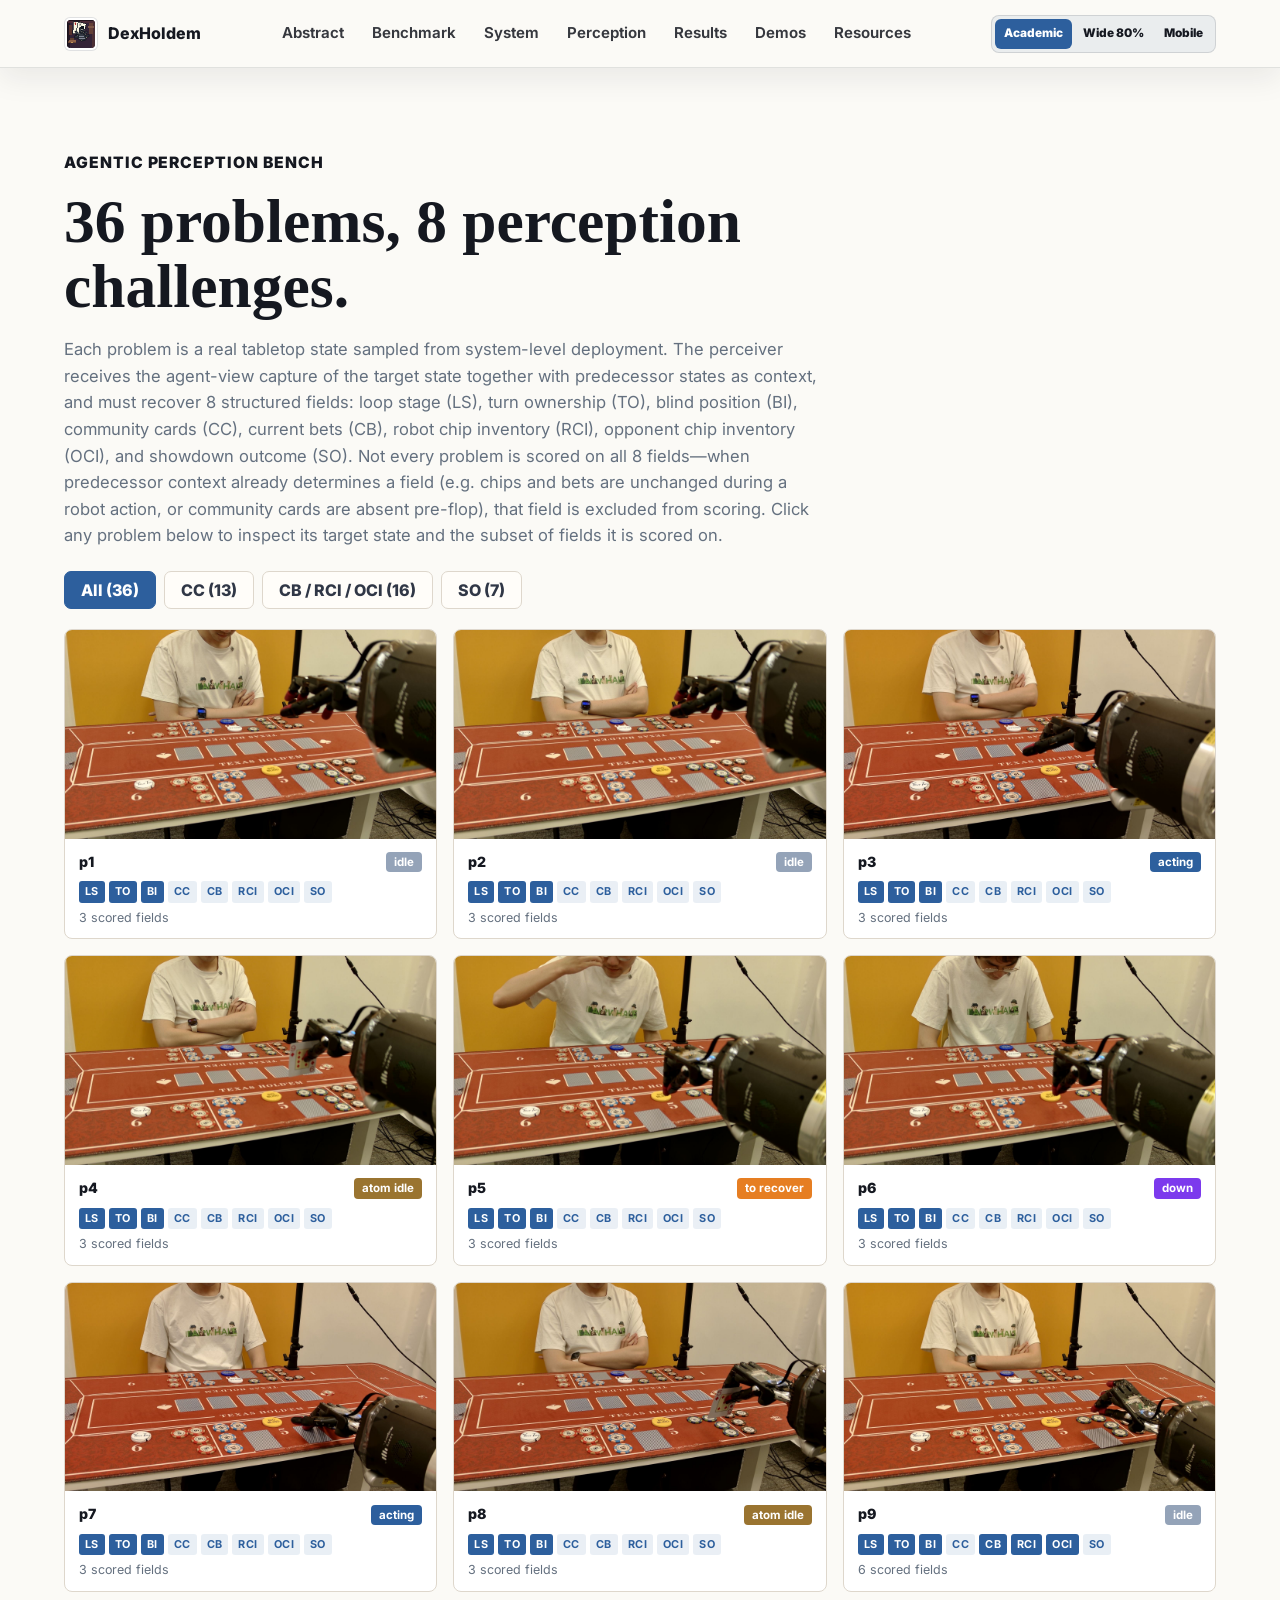
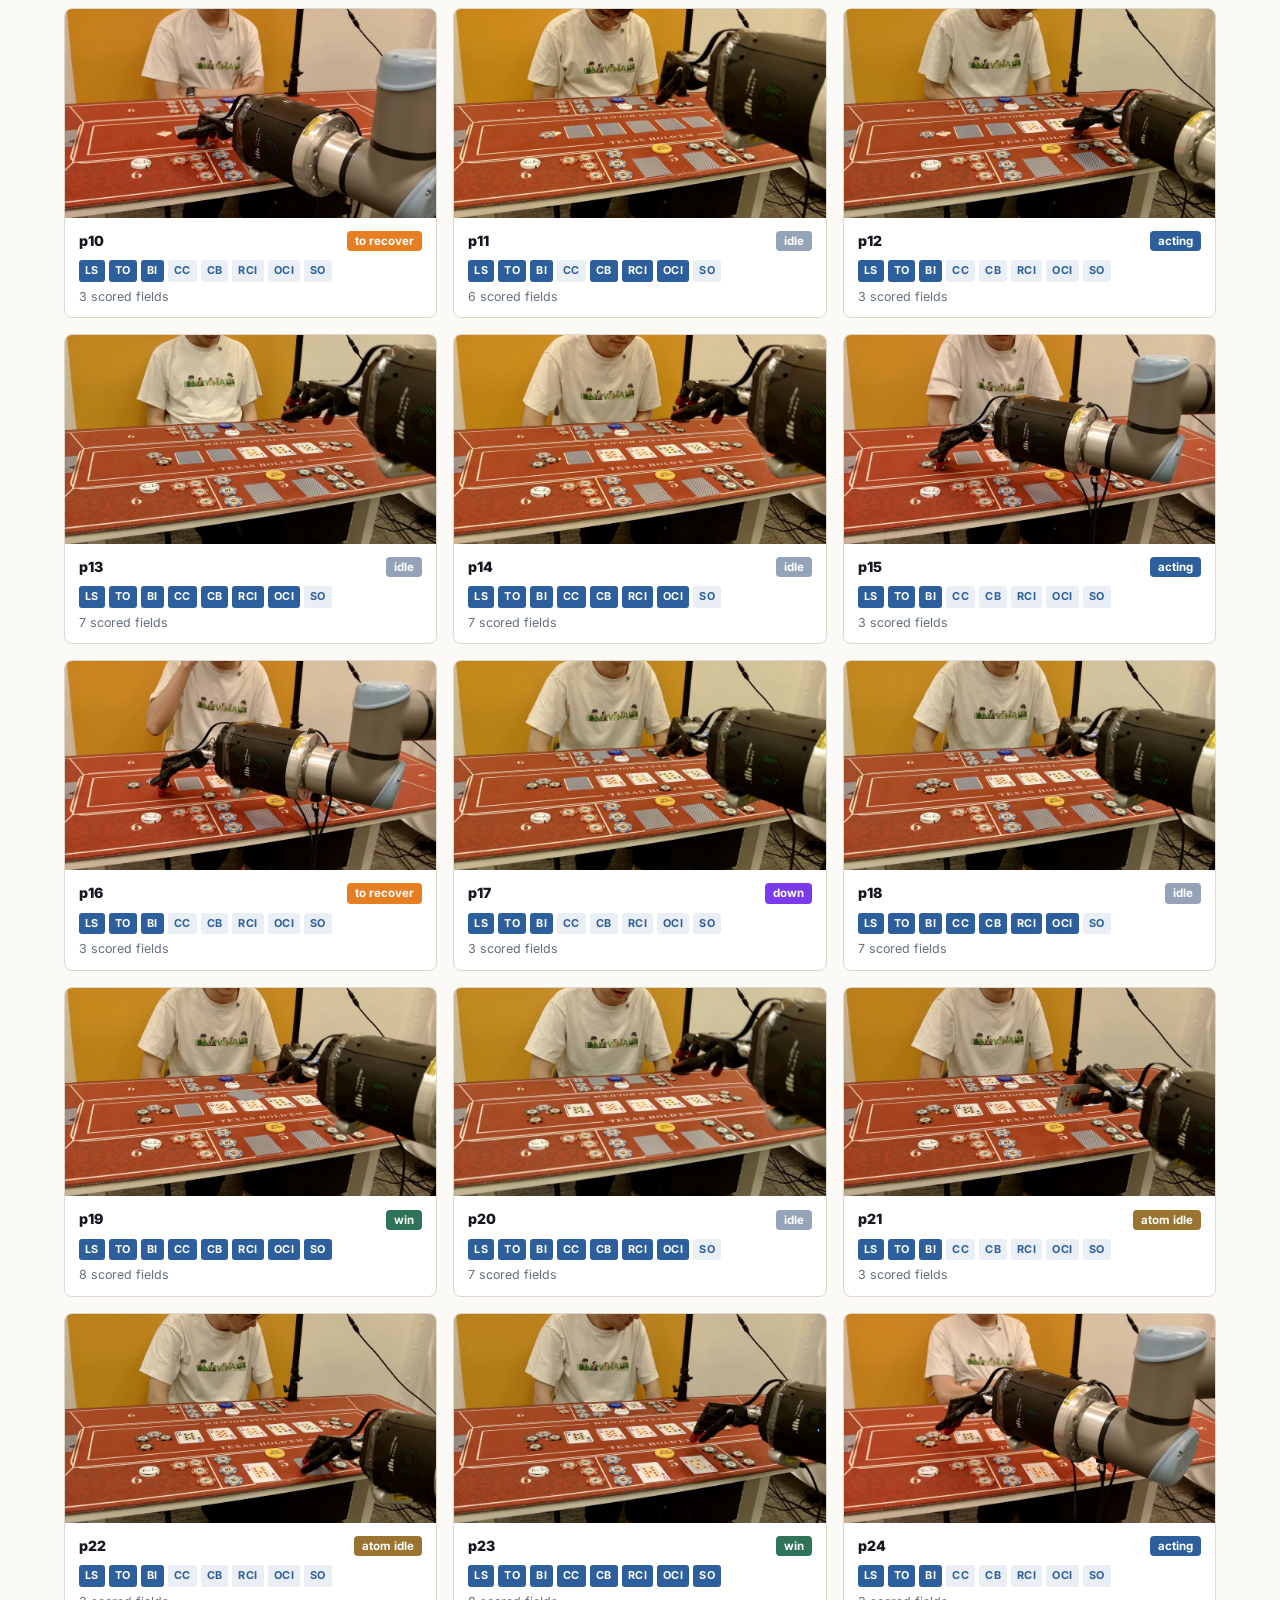
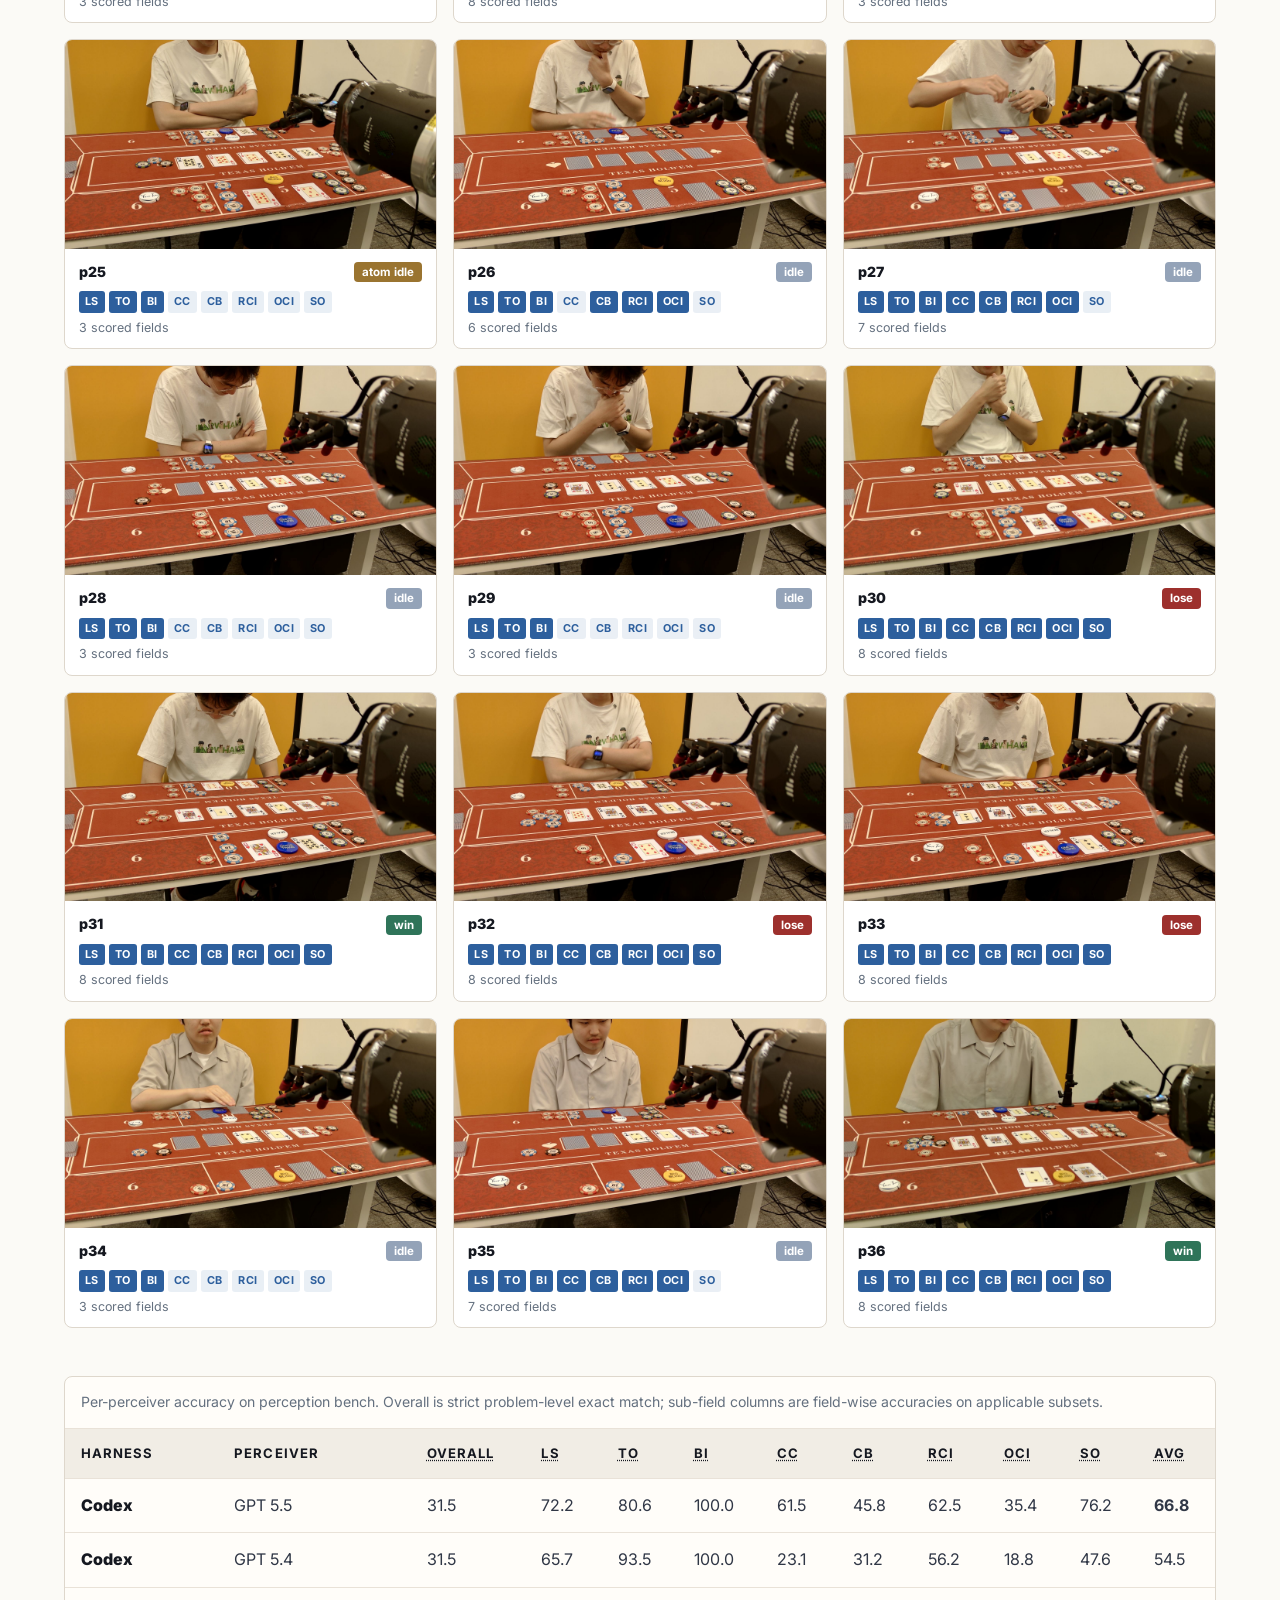
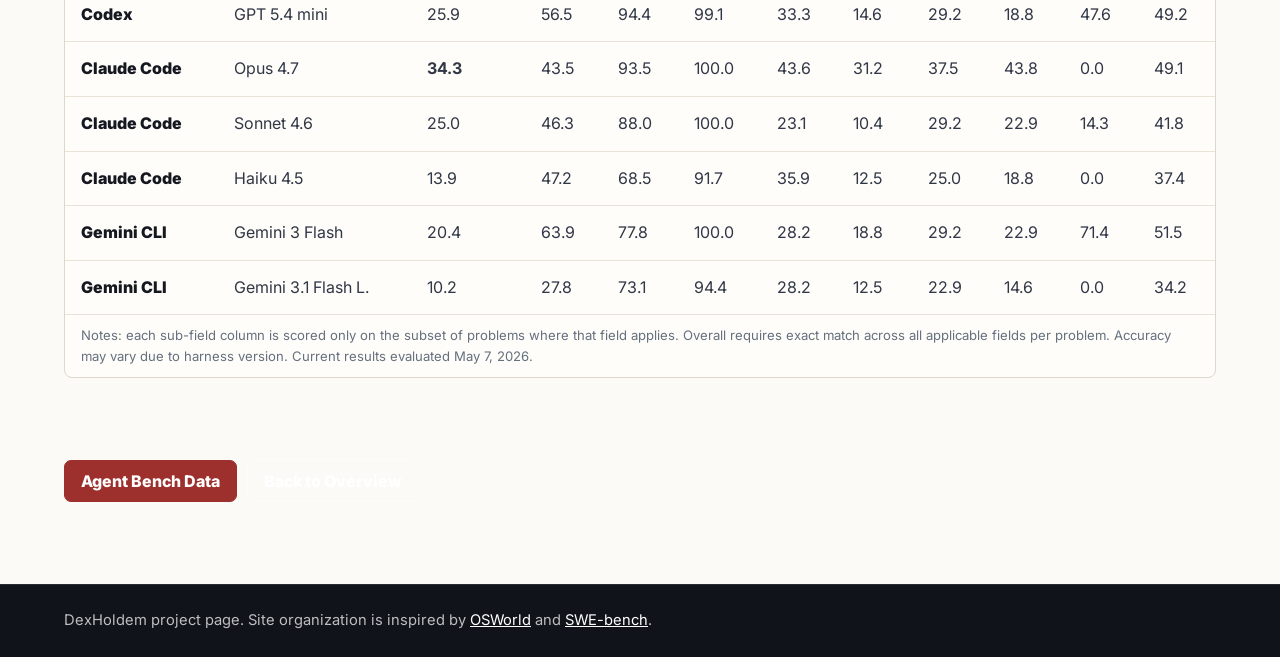
==== commit 49864b2e: "Refactor agent.html and update index.html descriptions - Rewrite pages/agent.html as interactive 36-" ====
--- a/pages/agent.html
+++ b/pages/agent.html
@@ -3,16 +3,168 @@
   <head>
     <meta charset="utf-8">
     <meta name="viewport" content="width=device-width, initial-scale=1">
-    <title>DexHoldem Agentic Perception Bench</title>
+    <title>DexHoldem &mdash; 36 Problems, 8 Perception Challenges</title>
     <meta
       name="description"
-      content="DexHoldem agentic perception benchmark: 36 real tabletop states, structured game-state schema, agent sandbox, primitive mapping, and native-harness perceiver results."
+      content="DexHoldem agentic perception bench: 36 real tabletop states scored on up to 8 structured fields covering stage, turn, blind, cards, chips, bets, and outcome."
     >
     <link rel="icon" href="../assets/images/logo-poker-hand.svg" type="image/svg+xml">
     <link rel="preconnect" href="https://fonts.googleapis.com">
     <link rel="preconnect" href="https://fonts.gstatic.com" crossorigin>
     <link rel="stylesheet" href="https://fonts.googleapis.com/css2?family=Inter:wght@400;600;700;800;850;900&display=swap">
     <link rel="stylesheet" href="../styles.css">
+    <style>
+      .problem-grid {
+        display: grid;
+        grid-template-columns: repeat(auto-fill, minmax(320px, 1fr));
+        gap: 16px;
+        width: min(1180px, 100%);
+      }
+      .problem-card {
+        border: 1px solid var(--line);
+        border-radius: 8px;
+        overflow: hidden;
+        background: #fff;
+        cursor: pointer;
+        transition: box-shadow 160ms ease, border-color 160ms ease;
+      }
+      .problem-card:hover,
+      .problem-card.is-selected {
+        border-color: var(--blue);
+        box-shadow: 0 4px 16px rgba(45, 95, 157, 0.14);
+      }
+      .problem-card img {
+        width: 100%;
+        aspect-ratio: 16 / 9;
+        object-fit: cover;
+        display: block;
+      }
+      .problem-card-body {
+        padding: 12px 14px;
+      }
+      .problem-card-header {
+        display: flex;
+        align-items: center;
+        justify-content: space-between;
+        margin-bottom: 6px;
+      }
+      .problem-card-id {
+        font-weight: 850;
+        font-size: 0.88rem;
+        color: var(--ink);
+      }
+      .problem-card-stage {
+        display: inline-block;
+        padding: 1px 8px;
+        border-radius: 4px;
+        font-weight: 700;
+        font-size: 0.72rem;
+        color: #fff;
+      }
+      .problem-card-stage.idle { background: #94a3b8; }
+      .problem-card-stage.acting { background: var(--blue); }
+      .problem-card-stage.atom_idle { background: var(--gold); }
+      .problem-card-stage.win { background: var(--green); }
+      .problem-card-stage.lose { background: var(--accent); }
+      .problem-card-stage.to_recover { background: #e67e22; }
+      .problem-card-stage.down { background: #7c3aed; }
+      .problem-col-tags {
+        display: flex;
+        flex-wrap: wrap;
+        gap: 4px;
+        margin-top: 8px;
+      }
+      .col-tag {
+        padding: 2px 6px;
+        border-radius: 3px;
+        font-size: 0.68rem;
+        font-weight: 700;
+        letter-spacing: 0.04em;
+        text-transform: uppercase;
+        background: rgba(45, 95, 157, 0.10);
+        color: var(--blue);
+      }
+      .col-tag.highlight {
+        background: var(--blue);
+        color: #fff;
+      }
+      .problem-card-meta {
+        margin-top: 6px;
+        font-size: 0.78rem;
+        color: var(--muted);
+        line-height: 1.4;
+      }
+
+      .problem-detail-panel {
+        display: none;
+        width: min(1180px, 100%);
+        margin-top: 18px;
+        border: 2px solid var(--blue);
+        border-radius: 8px;
+        overflow: hidden;
+        background: #fff;
+      }
+      .problem-detail-panel.is-open {
+        display: grid;
+        grid-template-columns: 1.3fr 1fr;
+      }
+      .problem-detail-panel img {
+        width: 100%;
+        display: block;
+      }
+      .problem-detail-info {
+        padding: 20px;
+        font-size: 0.88rem;
+        line-height: 1.7;
+        overflow-y: auto;
+        max-height: 500px;
+      }
+      .problem-detail-info .state-field {
+        display: flex;
+        justify-content: space-between;
+        padding: 5px 0;
+        border-bottom: 1px solid rgba(0, 0, 0, 0.05);
+      }
+      .problem-detail-info .state-field:last-child {
+        border-bottom: none;
+      }
+      .problem-detail-info .state-field-label {
+        font-weight: 700;
+        color: var(--ink);
+      }
+      .problem-detail-info .state-field-value {
+        color: var(--muted);
+        font-family: var(--font-mono);
+        font-size: 0.82rem;
+        text-align: right;
+      }
+      .scored-columns-section {
+        margin-top: 14px;
+        padding-top: 12px;
+        border-top: 1px solid rgba(0, 0, 0, 0.06);
+      }
+      .scored-columns-title {
+        font-size: 0.78rem;
+        font-weight: 800;
+        color: var(--ink);
+        margin-bottom: 6px;
+        text-transform: uppercase;
+        letter-spacing: 0.06em;
+      }
+
+      .filter-row {
+        display: flex;
+        flex-wrap: wrap;
+        gap: 8px;
+        width: min(1180px, 100%);
+        margin-bottom: 20px;
+      }
+
+      @media (max-width: 680px) {
+        .problem-grid { grid-template-columns: 1fr; }
+        .problem-detail-panel.is-open { grid-template-columns: 1fr; }
+      }
+    </style>
   </head>
   <body>
     <a class="skip-link" href="#main-content">Skip to content</a>
@@ -22,7 +174,10 @@
         <span>DexHoldem</span>
       </a>
       <nav class="site-nav" aria-label="Primary navigation">
+        <a href="../index.html#abstract">Abstract</a>
         <a href="../index.html#benchmark">Benchmark</a>
+        <a href="../index.html#system">System</a>
+        <a href="../index.html#perception">Perception</a>
         <a href="../index.html#results">Results</a>
         <a href="../index.html#demos">Demos</a>
         <a href="../index.html#resources">Resources</a>
@@ -30,359 +185,182 @@
     </header>
 
     <main class="detail-page" id="main-content">
-      <section class="detail-hero">
-        <div>
-          <p class="eyebrow">Agent Evaluation</p>
-          <h1>Agentic Perception Bench</h1>
+      <section class="detail-section">
+        <div class="section-heading compact-heading">
+          <p class="eyebrow">Agentic Perception Bench</p>
+          <h2>36 problems, 8 perception challenges.</h2>
           <p>
-            DexHoldem evaluates agent perception as a controlled state-parsing problem. The bench
-            isolates visual state parsing from downstream routing, poker-action selection, and
-            physical execution, then scores whether a perceiver recovers the structured game-state
-            memory needed by the embodied-system router.
+            Each problem is a real tabletop state sampled from system-level deployment.
+            The perceiver receives the agent-view capture of the target state together with
+            predecessor states as context, and must recover 8 structured fields:
+            loop stage (LS), turn ownership (TO), blind position (BI), community cards (CC),
+            current bets (CB), robot chip inventory (RCI), opponent chip inventory (OCI),
+            and showdown outcome (SO). Not every problem is scored on all 8 fields&mdash;when
+            predecessor context already determines a field (e.g.&nbsp;chips and bets are
+            unchanged during a robot action, or community cards are absent pre-flop), that
+            field is excluded from scoring. Click any problem below to inspect its target
+            state and the subset of fields it is scored on.
           </p>
         </div>
-        <img src="../assets/images/perception-turn-gate.jpg" alt="DexHoldem agentic perception tabletop state" loading="lazy">
-      </section>
-
-      <section class="detail-section">
-        <div class="section-heading compact-heading">
-          <p class="eyebrow">Problem Interface</p>
-          <h2>Each problem is one real tabletop state with predecessor context.</h2>
-          <p>
-            The released bench contains 36 problems, <code>p1</code>-<code>p36</code>, drawn from
-            representative states encountered during system-level deployment. For each problem, the
-            perceiver receives one current agent-view capture and, when relevant, predecessor-state
-            context consisting of earlier captures and pre-labeled structured game-state memory.
-          </p>
+
+        <div class="filter-row" id="col-filter">
+          <button class="filter-button active" type="button" data-filter="all">All (36)</button>
+          <button class="filter-button" type="button" data-filter="community">CC (13)</button>
+          <button class="filter-button" type="button" data-filter="bet">CB / RCI / OCI (16)</button>
+          <button class="filter-button" type="button" data-filter="outcome">SO (7)</button>
         </div>
-        <div class="detail-grid three">
-          <article>
-            <h3>Current Frame</h3>
-            <p>
-              The sampled state's agent-view image is the only current observation parsed from raw
-              pixels. Previous states serve as context rather than new visual targets.
-            </p>
-          </article>
-          <article>
-            <h3>Shared Workflow</h3>
-            <p>
-              Perceivers receive the same system visual guidelines and workflow guidelines used by
-              the deployed agent, but the isolated bench does not require script execution.
-            </p>
-          </article>
-          <article>
-            <h3>Fixed Output</h3>
-            <p>
-              The required output is a structured visual summary, not a caption. It records loop
-              stage, turn state, cards, chip dictionaries, bets, showdown outcome, and uncertainty.
-            </p>
-          </article>
+
+        <div class="problem-detail-panel" id="detail-panel">
+          <img id="detail-img" src="" alt="">
+          <div class="problem-detail-info" id="detail-info"></div>
+        </div>
+
+        <div class="problem-grid" id="problem-grid"></div>
+
+        <div class="table-wrap perception-results-wrap" style="margin-top: 48px;">
+          <table class="leaderboard perception-results">
+            <caption>Per-perceiver accuracy on perception bench. Overall is strict problem-level exact match; sub-field columns are field-wise accuracies on applicable subsets.</caption>
+            <thead>
+              <tr>
+                <th scope="col">Harness</th>
+                <th scope="col">Perceiver</th>
+                <th scope="col"><span class="col-tip" data-tip="Strict problem-level exact match: correct only when every applicable field is correct">Overall</span></th>
+                <th scope="col"><span class="col-tip" data-tip="Loop Stage: whether the robot is idle, acting, waiting for atom completion, in recovery, or at a win/lose outcome">LS</span></th>
+                <th scope="col"><span class="col-tip" data-tip="Turn Ownership: whether it is the robot's turn to act or the opponent's">TO</span></th>
+                <th scope="col"><span class="col-tip" data-tip="Blind Information: the robot's blind position (big blind, small blind, or none)">BI</span></th>
+                <th scope="col"><span class="col-tip" data-tip="Community Cards: identity of visible community cards on the table; scored only when community cards are present">CC</span></th>
+                <th scope="col"><span class="col-tip" data-tip="Current Bet Chips: exact denomination-level chip counts for both players' current bets; scored on table-decision and outcome-judge problems">CB</span></th>
+                <th scope="col"><span class="col-tip" data-tip="Robot Chip Inventory: exact denomination-level count of the robot's remaining chip stacks; scored on table-decision and outcome-judge problems">RCI</span></th>
+                <th scope="col"><span class="col-tip" data-tip="Opponent Chip Inventory: exact denomination-level count of the opponent's remaining chips; especially difficult due to occlusion and distance">OCI</span></th>
+                <th scope="col"><span class="col-tip tip-right" data-tip="Showdown Outcome: win, lose, or tie judgment from visible cards and game context; scored only on showdown/outcome-judge problems">SO</span></th>
+                <th scope="col"><span class="col-tip tip-right" data-tip="Field-wise Average: unweighted mean of the eight sub-capability columns, excluding Overall">Avg</span></th>
+              </tr>
+            </thead>
+            <tbody>
+              <tr>
+                <th scope="row">Codex</th>
+                <td>GPT 5.5</td>
+                <td>31.5</td>
+                <td>72.2</td>
+                <td>80.6</td>
+                <td>100.0</td>
+                <td>61.5</td>
+                <td>45.8</td>
+                <td>62.5</td>
+                <td>35.4</td>
+                <td>76.2</td>
+                <td><strong>66.8</strong></td>
+              </tr>
+              <tr>
+                <th scope="row">Codex</th>
+                <td>GPT 5.4</td>
+                <td>31.5</td>
+                <td>65.7</td>
+                <td>93.5</td>
+                <td>100.0</td>
+                <td>23.1</td>
+                <td>31.2</td>
+                <td>56.2</td>
+                <td>18.8</td>
+                <td>47.6</td>
+                <td>54.5</td>
+              </tr>
+              <tr>
+                <th scope="row">Codex</th>
+                <td>GPT 5.4 mini</td>
+                <td>25.9</td>
+                <td>56.5</td>
+                <td>94.4</td>
+                <td>99.1</td>
+                <td>33.3</td>
+                <td>14.6</td>
+                <td>29.2</td>
+                <td>18.8</td>
+                <td>47.6</td>
+                <td>49.2</td>
+              </tr>
+              <tr>
+                <th scope="row">Claude Code</th>
+                <td>Opus 4.7</td>
+                <td><strong>34.3</strong></td>
+                <td>43.5</td>
+                <td>93.5</td>
+                <td>100.0</td>
+                <td>43.6</td>
+                <td>31.2</td>
+                <td>37.5</td>
+                <td>43.8</td>
+                <td>0.0</td>
+                <td>49.1</td>
+              </tr>
+              <tr>
+                <th scope="row">Claude Code</th>
+                <td>Sonnet 4.6</td>
+                <td>25.0</td>
+                <td>46.3</td>
+                <td>88.0</td>
+                <td>100.0</td>
+                <td>23.1</td>
+                <td>10.4</td>
+                <td>29.2</td>
+                <td>22.9</td>
+                <td>14.3</td>
+                <td>41.8</td>
+              </tr>
+              <tr>
+                <th scope="row">Claude Code</th>
+                <td>Haiku 4.5</td>
+                <td>13.9</td>
+                <td>47.2</td>
+                <td>68.5</td>
+                <td>91.7</td>
+                <td>35.9</td>
+                <td>12.5</td>
+                <td>25.0</td>
+                <td>18.8</td>
+                <td>0.0</td>
+                <td>37.4</td>
+              </tr>
+              <tr>
+                <th scope="row">Gemini CLI</th>
+                <td>Gemini 3 Flash</td>
+                <td>20.4</td>
+                <td>63.9</td>
+                <td>77.8</td>
+                <td>100.0</td>
+                <td>28.2</td>
+                <td>18.8</td>
+                <td>29.2</td>
+                <td>22.9</td>
+                <td>71.4</td>
+                <td>51.5</td>
+              </tr>
+              <tr>
+                <th scope="row">Gemini CLI</th>
+                <td>Gemini 3.1 Flash L.</td>
+                <td>10.2</td>
+                <td>27.8</td>
+                <td>73.1</td>
+                <td>94.4</td>
+                <td>28.2</td>
+                <td>12.5</td>
+                <td>22.9</td>
+                <td>14.6</td>
+                <td>0.0</td>
+                <td>34.2</td>
+              </tr>
+            </tbody>
+          </table>
+          <p class="table-note">Notes: each sub-field column is scored only on the subset of problems where that field applies. Overall requires exact match across all applicable fields per problem. Accuracy may vary due to harness version. Current results evaluated May 7, 2026.</p>
         </div>
       </section>
 
-      <section class="detail-section">
-        <div class="section-heading compact-heading">
-          <p class="eyebrow">Structured State Schema</p>
-          <h2>The target artifact matches the full-system game-state memory.</h2>
-        </div>
-        <pre class="schema-block"><code>{
-  "loop_stage": "idle",
-  "blind": "big_blind",
-  "showdown_outcome": "not_showdown",
-  "table": {
-    "scene_stable": true,
-    "is_my_turn": true,
-    "community_cards": [],
-    "my_chips":       {"5": 4, "10": 3, "50": 3, "100": 3},
-    "opponent_chips": {"5": 4, "10": 4, "50": 3, "100": 3},
-    "my_current_bet": {"5": 0, "10": 0, "50": 0, "100": 0},
-    "opponent_bet":   {"5": 0, "10": 0, "50": 0, "100": 0},
-    "uncertain_fields": []
-  }
-}</code></pre>
-      </section>
-
-      <section class="detail-section">
-        <div class="section-heading compact-heading">
-          <p class="eyebrow">Scoring Columns</p>
-          <h2>Overall is strict exact match over the fields applicable to each state.</h2>
-          <p>
-            The deterministic evaluator reports one strict Overall score plus eight sub-capability
-            columns. Universal fields are scored on all 36 problems; chip, card, and outcome fields
-            are scored only where they are routing-relevant.
-          </p>
-        </div>
-        <div class="table-wrap">
-          <table class="leaderboard perception-results">
-            <caption>Per-column problem applicability for the 36-problem agentic perception benchmark.</caption>
-            <thead>
-              <tr>
-                <th scope="col">Column</th>
-                <th scope="col">Problems</th>
-                <th scope="col">Scored Content</th>
-              </tr>
-            </thead>
-            <tbody>
-              <tr><th scope="row">Overall</th><td>36</td><td>Strict exact match over every applicable challenge for that problem.</td></tr>
-              <tr><th scope="row">LS</th><td>36</td><td>Loop stage: <code>acting</code>, <code>atom_idle</code>, <code>idle</code>, <code>win</code>, <code>lose</code>, <code>to_recover</code>, or <code>down</code>.</td></tr>
-              <tr><th scope="row">TO</th><td>36</td><td>Turn ownership, represented by whether the robot is allowed to act or should wait.</td></tr>
-              <tr><th scope="row">BI</th><td>36</td><td>Blind assignment for initial and legal-decision context.</td></tr>
-              <tr><th scope="row">CC</th><td>13</td><td>Visible community-card set, order-insensitive, when board cards are present.</td></tr>
-              <tr><th scope="row">CB</th><td>16</td><td>Exact denomination-level current-bet dictionaries for robot and opponent bets.</td></tr>
-              <tr><th scope="row">RCI</th><td>16</td><td>Exact robot-side chip inventory over 5, 10, 50, and 100 denominations.</td></tr>
-              <tr><th scope="row">OCI</th><td>16</td><td>Exact opponent-side chip inventory over 5, 10, 50, and 100 denominations.</td></tr>
-              <tr><th scope="row">SO</th><td>7</td><td>Showdown outcome, requiring <code>win</code> or <code>lose</code> from visible cards or a detected fold.</td></tr>
-            </tbody>
-          </table>
-        </div>
-      </section>
-
-      <section class="detail-section">
-        <div class="section-heading compact-heading">
-          <p class="eyebrow">Core Challenge Types</p>
-          <h2>Different states stress different perception capabilities.</h2>
-          <p>
-            Each problem carries one or more core challenges. For example, a state with the robot
-            executing a primitive stresses loop-stage recognition, while a state where both players
-            have revealed cards stresses showdown-outcome judgment.
-          </p>
-        </div>
-        <div class="detail-grid three">
-          <article>
-            <h3>Turn Gate</h3>
-            <p>Resolve whether the robot is allowed to start acting or must wait for the opponent.</p>
-          </article>
-          <article>
-            <h3>Robot Progress</h3>
-            <p>Detect whether the robot is acting, settled between atoms, or ready for verification.</p>
-          </article>
-          <article>
-            <h3>Held-Card Read</h3>
-            <p>Use the current capture and predecessor context to identify a robot-held card.</p>
-          </article>
-          <article>
-            <h3>Recovery Safety</h3>
-            <p>Distinguish retryable harmless failures from states that require human intervention.</p>
-          </article>
-          <article>
-            <h3>Table Decision</h3>
-            <p>Recover cards, chip inventories, current bets, blind state, and turn ownership.</p>
-          </article>
-          <article>
-            <h3>Outcome Judge</h3>
-            <p>Determine win or lose from visible cards, cached state, or an opponent fold.</p>
-          </article>
-        </div>
-      </section>
-
-      <section class="detail-section">
-        <div class="section-heading compact-heading">
-          <p class="eyebrow">Embodied-Agent Context</p>
-          <h2>The perception bench measures the front end of the deployed agent loop.</h2>
-          <p>
-            In the full system, the embodied agent runs a capture -> perceive -> route -> execute
-            workflow. Each loop iteration captures a single agent-camera frame, writes the structured
-            game-state memory above, routes through deterministic gates, and dispatches a dexterous
-            primitive only when physical motion is required.
-          </p>
-        </div>
-        <div class="detail-grid three">
-          <article>
-            <h3>Seven Loop Stages</h3>
-            <p>
-              <code>acting</code>, <code>atom_idle</code>, <code>idle</code>, <code>win</code>,
-              <code>lose</code>, <code>to_recover</code>, and <code>down</code> drive waiting,
-              continuation, recovery, stopping, or human-help branches.
-            </p>
-          </article>
-          <article>
-            <h3>Rule-Based Router</h3>
-            <p>
-              Hard workflow constraints are deterministic: a fresh game routes first to
-              <code>view_card</code>, and a pre-translated chip-bet sequence advances one robot atom
-              at a time without re-prompting the main agent.
-            </p>
-          </article>
-          <article>
-            <h3>Main-Agent Calls</h3>
-            <p>
-              The main agent is invoked only when multiple branches are legal, such as the
-              <code>idle</code> loop stage where a new poker action must be selected.
-            </p>
-          </article>
-        </div>
-      </section>
-
-      <section class="detail-section">
-        <div class="table-wrap">
-          <table class="leaderboard">
-            <caption>Sandbox components used by the embodied-agent runtime.</caption>
-            <thead>
-              <tr>
-                <th scope="col">Component</th>
-                <th scope="col">Role</th>
-                <th scope="col">Class</th>
-              </tr>
-            </thead>
-            <tbody>
-              <tr><th scope="row"><code>SKILL.md</code></th><td>Workflow document: loop, action space, and routing rules.</td><td>Doc</td></tr>
-              <tr><th scope="row"><code>visual_guidelines/</code></th><td>Ten Markdown modules used during the perceive stage.</td><td>Doc</td></tr>
-              <tr><th scope="row"><code>preflight.py</code></th><td>Backend validation and experiment-folder initialization.</td><td>Setup</td></tr>
-              <tr><th scope="row"><code>capture.py</code></th><td>Single-frame capture from the agent camera.</td><td>Perception I/O</td></tr>
-              <tr><th scope="row"><code>state.py</code></th><td>State-folder manager and parsed-state writer.</td><td>State</td></tr>
-              <tr><th scope="row"><code>router.py</code></th><td>Rule-based per-state router that emits the next gate as JSON.</td><td>Routing</td></tr>
-              <tr><th scope="row"><code>action_translator.py</code></th><td>Translates an agent primitive into a robot-primitive sequence.</td><td>Translation</td></tr>
-              <tr><th scope="row"><code>executor.py</code></th><td>Dispatches robot commands and records execution progress.</td><td>Execution</td></tr>
-              <tr><th scope="row"><code>text_to_sound.py</code></th><td>Plays audio cues for non-robot primitives.</td><td>Audio</td></tr>
-              <tr><th scope="row"><code>remote_exec.py</code></th><td>Sends commands to the dexterous-hand control terminal.</td><td>Control</td></tr>
-              <tr><th scope="row"><code>utils.py</code></th><td>Shared config, file I/O, and state helpers.</td><td>Helpers</td></tr>
-            </tbody>
-          </table>
-        </div>
-      </section>
-
-      <section class="detail-section">
-        <div class="table-wrap">
-          <table class="leaderboard">
-            <caption>Agent-primitive to dexterous-policy-primitive mapping used by the runtime.</caption>
-            <thead>
-              <tr>
-                <th scope="col">Agent Primitive</th>
-                <th scope="col">Dexterous-Policy Primitive Sequence</th>
-                <th scope="col">Type</th>
-              </tr>
-            </thead>
-            <tbody>
-              <tr><th scope="row"><code>wait</code>, <code>fold</code>, <code>stop</code></th><td>State-machine sleep, recognized-by-scene fold, or route termination.</td><td>Control</td></tr>
-              <tr><th scope="row"><code>reset_to_init</code></th><td>Reset hand to the home pose.</td><td>Reset</td></tr>
-              <tr><th scope="row"><code>view_card(L/R)</code></th><td><code>pick_up_left/right</code> -> perceive -> <code>put_down_left/right</code>.</td><td>View</td></tr>
-              <tr><th scope="row"><code>show_card(L/R)</code></th><td><code>pick_up_left/right</code> -> <code>show_left/right</code>.</td><td>Show</td></tr>
-              <tr><th scope="row"><code>put_down_card(L/R, down/up)</code></th><td><code>put_down_left/right</code> or <code>show_left/right</code>, depending on target face state.</td><td>Put-down</td></tr>
-              <tr><th scope="row"><code>check</code></th><td>Audio cue: Check.</td><td>Audio</td></tr>
-              <tr><th scope="row"><code>call</code></th><td>Push chips for delta = <code>opponent_bet - my_bet</code>.</td><td>Chip push</td></tr>
-              <tr><th scope="row"><code>raise(amount A)</code></th><td>Push chips for delta = <code>A - my_bet</code>.</td><td>Chip push</td></tr>
-              <tr><th scope="row"><code>all_in</code></th><td>Push primitives over the full robot-side chip stack.</td><td>Chip push</td></tr>
-              <tr><th scope="row"><code>collect_winnings</code></th><td>Pull primitives across both bet zones.</td><td>Chip pull</td></tr>
-              <tr><th scope="row"><code>request_human(reason)</code></th><td>Audio cue, then set <code>loop_stage</code> to <code>down</code>.</td><td>Help</td></tr>
-            </tbody>
-          </table>
-        </div>
-        <p class="detail-note">
-          Chip-betting primitives are split by a min-count rule that prefers larger denominations
-          and dispatches one push or pull primitive per chip in 100 -> 50 -> 10 -> 5 order, so a
-          single failed primitive can be retried in isolation.
-        </p>
-      </section>
-
-      <section class="detail-section">
-        <div class="section-heading compact-heading">
-          <p class="eyebrow">Evaluation Protocol</p>
-          <h2>Each perceiver runs inside its native agent harness.</h2>
-          <p>
-            Codex, Claude Code, and Gemini CLI are each given the same current observation, allowed
-            predecessor-state context, system visual guidelines, and workflow guidelines. Each row
-            below averages three validation runs under the same medium thinking budget exposed by
-            the corresponding harness.
-          </p>
-        </div>
-        <div class="table-wrap">
-          <table class="leaderboard perception-results">
-            <caption>Per-perceiver accuracy on the 36-problem agentic perception benchmark.</caption>
-            <thead>
-              <tr>
-                <th scope="col">Harness</th>
-                <th scope="col">Perceiver</th>
-                <th scope="col">Overall</th>
-                <th scope="col"><abbr title="Loop Stage">LS</abbr></th>
-                <th scope="col"><abbr title="Turn Ownership">TO</abbr></th>
-                <th scope="col"><abbr title="Blind Information">BI</abbr></th>
-                <th scope="col"><abbr title="Community Cards">CC</abbr></th>
-                <th scope="col"><abbr title="Current Bets">CB</abbr></th>
-                <th scope="col"><abbr title="Robot Chip Inventory">RCI</abbr></th>
-                <th scope="col"><abbr title="Opponent Chip Inventory">OCI</abbr></th>
-                <th scope="col"><abbr title="Showdown Outcome">SO</abbr></th>
-                <th scope="col"><abbr title="Field-wise Average">Avg</abbr></th>
-              </tr>
-            </thead>
-            <tbody>
-              <tr><th scope="row">Codex</th><td>GPT 5.5</td><td>31.5</td><td>72.2</td><td>80.6</td><td>100.0</td><td>61.5</td><td>45.8</td><td>62.5</td><td>35.4</td><td>76.2</td><td>66.8</td></tr>
-              <tr><th scope="row">Codex</th><td>GPT 5.4</td><td>31.5</td><td>65.7</td><td>93.5</td><td>100.0</td><td>23.1</td><td>31.2</td><td>56.2</td><td>18.8</td><td>47.6</td><td>54.5</td></tr>
-              <tr><th scope="row">Codex</th><td>GPT 5.4 mini</td><td>25.9</td><td>56.5</td><td>94.4</td><td>99.1</td><td>33.3</td><td>14.6</td><td>29.2</td><td>18.8</td><td>47.6</td><td>49.2</td></tr>
-              <tr><th scope="row">Claude Code</th><td>Opus 4.7</td><td>34.3</td><td>43.5</td><td>93.5</td><td>100.0</td><td>43.6</td><td>31.2</td><td>37.5</td><td>43.8</td><td>0.0</td><td>49.1</td></tr>
-              <tr><th scope="row">Claude Code</th><td>Sonnet 4.6</td><td>25.0</td><td>46.3</td><td>88.0</td><td>100.0</td><td>23.1</td><td>10.4</td><td>29.2</td><td>22.9</td><td>14.3</td><td>41.8</td></tr>
-              <tr><th scope="row">Claude Code</th><td>Haiku 4.5</td><td>13.9</td><td>47.2</td><td>68.5</td><td>91.7</td><td>35.9</td><td>12.5</td><td>25.0</td><td>18.8</td><td>0.0</td><td>37.4</td></tr>
-              <tr><th scope="row">Gemini CLI</th><td>Gemini 3 Flash</td><td>20.4</td><td>63.9</td><td>77.8</td><td>100.0</td><td>28.2</td><td>18.8</td><td>29.2</td><td>22.9</td><td>71.4</td><td>51.5</td></tr>
-              <tr><th scope="row">Gemini CLI</th><td>Gemini 3.1 Flash L.</td><td>10.2</td><td>27.8</td><td>73.1</td><td>94.4</td><td>28.2</td><td>12.5</td><td>22.9</td><td>14.6</td><td>0.0</td><td>34.2</td></tr>
-            </tbody>
-          </table>
-        </div>
-      </section>
-
-      <section class="detail-section">
-        <div class="section-heading compact-heading">
-          <p class="eyebrow">Result Takeaways</p>
-          <h2>Current agent perceivers still fail to recover complete routing state reliably.</h2>
-        </div>
-        <div class="detail-grid three">
-          <article>
-            <h3>Strict Overall</h3>
-            <p>
-              Overall counts a problem correct only when every applicable structured field is
-              correct. The best strict score is 34.3%, achieved by Opus 4.7.
-            </p>
-          </article>
-          <article>
-            <h3>Field-Wise Average</h3>
-            <p>
-              GPT 5.5 has the best unweighted mean over the eight sub-capability columns at 66.8%,
-              showing that strong isolated fields do not automatically compose.
-            </p>
-          </article>
-          <article>
-            <h3>Chip Bottleneck</h3>
-            <p>
-              Current bet chips and opponent chip inventory are the weakest routing-critical
-              fields, peaking at 45.8% and 43.8% because they require exact denomination-level
-              dictionaries under occlusion.
-            </p>
-          </article>
-        </div>
-      </section>
-
-      <section class="detail-section">
-        <div class="section-heading compact-heading">
-          <p class="eyebrow">Failure Modes</p>
-          <h2>Coarse markers are easier than long-horizon chip and outcome state.</h2>
-          <p>
-            Blind information is nearly saturated, and turn ownership is often reliable. The harder
-            cases are table-decision and outcome-judge states, where one wrong chip dictionary,
-            community-card set, or showdown decision is enough to fail strict Overall. In a
-            closed-loop run, missing a change in the opponent's bet can cause the system to keep
-            routing into a wait branch even after the opponent has moved.
-          </p>
-        </div>
-        <div class="view-grid perception-grid">
-          <figure>
-            <img src="../assets/images/perception-turn-gate.jpg" alt="Turn-gate agentic perception problem" loading="lazy">
-            <figcaption>Turn gate: parse turn ownership, blind context, and whether the route may begin.</figcaption>
-          </figure>
-          <figure>
-            <img src="../assets/images/perception-recovery.jpg" alt="Recovery-safety agentic perception problem" loading="lazy">
-            <figcaption>Recovery safety: distinguish retryable physical failures from human-help states.</figcaption>
-          </figure>
-          <figure>
-            <img src="../assets/images/perception-showdown.jpg" alt="Outcome-judge agentic perception problem" loading="lazy">
-            <figcaption>Outcome judge: combine visible cards, chip state, and terminal win/loss evidence.</figcaption>
-          </figure>
-        </div>
-      </section>
-
       <section class="detail-section detail-links">
         <a class="button primary" href="https://github.com/DexHoldem/DexHoldemSKills/tree/main/bench">Agent Bench Data</a>
-        <a class="button" href="../index.html#perception">Homepage Summary</a>
-        <a class="button" href="../index.html#demos">Back To Release Cards</a>
+        <a class="button" href="../index.html#perception">Back to Overview</a>
       </section>
     </main>
+
     <footer class="site-footer">
       <p>
         DexHoldem project page. Site organization is inspired by
@@ -391,5 +369,171 @@
       </p>
     </footer>
     <script src="../layout.js"></script>
+    <script>
+const PROBLEMS = [
+  {id:"p1",stage:"idle",blind:"big blind",turn:true,community:[],my_chips:{"5":4,"10":4,"50":4,"100":4},opp_chips:{"5":4,"10":4,"50":4,"100":4},my_bet:{"5":0,"10":0,"50":0,"100":0},opp_bet:{"5":0,"10":0,"50":0,"100":0},columns:["stage","turn","blind"]},
+  {id:"p2",stage:"idle",blind:"big blind",turn:false,community:[],my_chips:{"5":4,"10":4,"50":4,"100":4},opp_chips:{"5":4,"10":4,"50":4,"100":4},my_bet:{"5":0,"10":0,"50":0,"100":0},opp_bet:{"5":0,"10":0,"50":0,"100":0},columns:["stage","turn","blind"]},
+  {id:"p3",stage:"acting",blind:"big blind",turn:true,community:[],my_chips:{"5":4,"10":4,"50":4,"100":4},opp_chips:{"5":3,"10":4,"50":4,"100":4},my_bet:{"5":0,"10":0,"50":0,"100":0},opp_bet:{"5":1,"10":0,"50":0,"100":0},columns:["stage","turn","blind"]},
+  {id:"p4",stage:"atom_idle",blind:"big blind",turn:true,community:[],my_chips:{"5":4,"10":4,"50":4,"100":4},opp_chips:{"5":3,"10":4,"50":4,"100":4},my_bet:{"5":0,"10":0,"50":0,"100":0},opp_bet:{"5":1,"10":0,"50":0,"100":0},columns:["stage","turn","blind"]},
+  {id:"p5",stage:"to_recover",blind:"big blind",turn:true,community:[],my_chips:{"5":4,"10":4,"50":4,"100":4},opp_chips:{"5":3,"10":4,"50":4,"100":4},my_bet:{"5":0,"10":0,"50":0,"100":0},opp_bet:{"5":1,"10":0,"50":0,"100":0},columns:["stage","turn","blind"]},
+  {id:"p6",stage:"down",blind:"big blind",turn:true,community:[],my_chips:{"5":4,"10":4,"50":4,"100":4},opp_chips:{"5":3,"10":4,"50":4,"100":4},my_bet:{"5":0,"10":0,"50":0,"100":0},opp_bet:{"5":1,"10":0,"50":0,"100":0},columns:["stage","turn","blind"]},
+  {id:"p7",stage:"acting",blind:"big blind",turn:true,community:[],my_chips:{"5":4,"10":4,"50":4,"100":4},opp_chips:{"5":3,"10":4,"50":4,"100":4},my_bet:{"5":0,"10":0,"50":0,"100":0},opp_bet:{"5":1,"10":0,"50":0,"100":0},columns:["stage","turn","blind"]},
+  {id:"p8",stage:"atom_idle",blind:"big blind",turn:true,community:[],my_chips:{"5":4,"10":4,"50":4,"100":4},opp_chips:{"5":3,"10":4,"50":4,"100":4},my_bet:{"5":0,"10":0,"50":0,"100":0},opp_bet:{"5":1,"10":0,"50":0,"100":0},columns:["stage","turn","blind"]},
+  {id:"p9",stage:"idle",blind:"big blind",turn:true,community:[],my_chips:{"5":4,"10":4,"50":4,"100":4},opp_chips:{"5":3,"10":4,"50":4,"100":4},my_bet:{"5":0,"10":0,"50":0,"100":0},opp_bet:{"5":1,"10":0,"50":0,"100":0},columns:["stage","turn","blind","bet","my_chips","opp_chips"]},
+  {id:"p10",stage:"to_recover",blind:"big_blind",turn:true,community:[],my_chips:{"5":4,"10":4,"50":4,"100":4},opp_chips:{"5":3,"10":4,"50":4,"100":4},my_bet:{"5":0,"10":0,"50":0,"100":0},opp_bet:{"5":1,"10":0,"50":0,"100":0},columns:["stage","turn","blind"]},
+  {id:"p11",stage:"idle",blind:"big_blind",turn:true,community:[],my_chips:{"5":4,"10":3,"50":4,"100":4},opp_chips:{"5":3,"10":4,"50":4,"100":4},my_bet:{"5":0,"10":1,"50":0,"100":0},opp_bet:{"5":1,"10":0,"50":0,"100":0},columns:["stage","turn","blind","bet","my_chips","opp_chips"]},
+  {id:"p12",stage:"acting",blind:"big_blind",turn:true,community:["7d","6s","Jc"],my_chips:{"5":4,"10":3,"50":4,"100":4},opp_chips:{"5":2,"10":4,"50":4,"100":4},my_bet:{"5":0,"10":1,"50":0,"100":0},opp_bet:{"5":2,"10":0,"50":0,"100":0},columns:["stage","turn","blind"]},
+  {id:"p13",stage:"idle",blind:"big_blind",turn:true,community:["7d","6s","Jc"],my_chips:{"5":4,"10":3,"50":4,"100":3},opp_chips:{"5":2,"10":4,"50":3,"100":3},my_bet:{"5":0,"10":1,"50":0,"100":1},opp_bet:{"5":2,"10":0,"50":1,"100":1},columns:["stage","turn","blind","bet","my_chips","opp_chips","community"]},
+  {id:"p14",stage:"idle",blind:"big_blind",turn:true,community:["Qh","7d","6s","Jc"],my_chips:{"5":4,"10":3,"50":3,"100":3},opp_chips:{"5":2,"10":4,"50":3,"100":3},my_bet:{"5":0,"10":1,"50":1,"100":1},opp_bet:{"5":2,"10":0,"50":1,"100":1},columns:["stage","turn","blind","bet","my_chips","opp_chips","community"]},
+  {id:"p15",stage:"acting",blind:"big_blind",turn:true,community:["Qh","7d","6s","Jc"],my_chips:{"5":4,"10":3,"50":3,"100":3},opp_chips:{"5":2,"10":4,"50":3,"100":3},my_bet:{"5":0,"10":1,"50":1,"100":1},opp_bet:{"5":2,"10":0,"50":1,"100":1},columns:["stage","turn","blind"]},
+  {id:"p16",stage:"to_recover",blind:"big_blind",turn:true,community:["Qh","7d","6s","Jc"],my_chips:{"5":4,"10":3,"50":3,"100":3},opp_chips:{"5":2,"10":4,"50":3,"100":3},my_bet:{"5":0,"10":1,"50":1,"100":1},opp_bet:{"5":2,"10":0,"50":1,"100":1},columns:["stage","turn","blind"]},
+  {id:"p17",stage:"down",blind:"big_blind",turn:true,community:["Qh","7d","6s","Jc"],my_chips:{"5":4,"10":3,"50":3,"100":3},opp_chips:{"5":2,"10":4,"50":3,"100":3},my_bet:{"5":0,"10":1,"50":1,"100":1},opp_bet:{"5":2,"10":0,"50":1,"100":1},columns:["stage","turn","blind"]},
+  {id:"p18",stage:"idle",blind:"big_blind",turn:true,community:["Qh","7d","6s","Jc"],my_chips:{"5":4,"10":3,"50":3,"100":2},opp_chips:{"5":2,"10":4,"50":3,"100":3},my_bet:{"5":0,"10":1,"50":1,"100":2},opp_bet:{"5":2,"10":0,"50":1,"100":1},columns:["stage","turn","blind","bet","my_chips","opp_chips","community"]},
+  {id:"p19",stage:"win",blind:"big_blind",turn:true,community:["Qh","7d","6s","Jc"],my_chips:{"5":4,"10":3,"50":3,"100":2},opp_chips:{"5":2,"10":4,"50":3,"100":3},my_bet:{"5":0,"10":1,"50":1,"100":2},opp_bet:{"5":2,"10":0,"50":1,"100":1},columns:["stage","turn","blind","bet","my_chips","opp_chips","community","outcome"]},
+  {id:"p20",stage:"idle",blind:"big_blind",turn:true,community:["Ts","Qh","7d","6s","Jc"],my_chips:{"5":4,"10":3,"50":3,"100":2},opp_chips:{"5":2,"10":4,"50":3,"100":2},my_bet:{"5":0,"10":1,"50":1,"100":2},opp_bet:{"5":2,"10":0,"50":1,"100":2},columns:["stage","turn","blind","bet","my_chips","opp_chips","community"]},
+  {id:"p21",stage:"atom_idle",blind:"big_blind",turn:true,community:["Ts","Qh","7d","6s","Jc"],my_chips:{"5":4,"10":3,"50":3,"100":2},opp_chips:{"5":2,"10":4,"50":3,"100":2},my_bet:{"5":0,"10":1,"50":1,"100":2},opp_bet:{"5":2,"10":0,"50":1,"100":2},columns:["stage","turn","blind"]},
+  {id:"p22",stage:"atom_idle",blind:"big_blind",turn:true,community:["Ts","Qh","7d","6s","Jc"],my_chips:{"5":4,"10":3,"50":3,"100":2},opp_chips:{"5":2,"10":4,"50":3,"100":2},my_bet:{"5":0,"10":1,"50":1,"100":2},opp_bet:{"5":2,"10":0,"50":1,"100":2},columns:["stage","turn","blind"]},
+  {id:"p23",stage:"win",blind:"big_blind",turn:true,community:["Ts","Qh","7d","6s","Jc"],my_chips:{"5":4,"10":3,"50":3,"100":2},opp_chips:{"5":2,"10":4,"50":3,"100":2},my_bet:{"5":0,"10":1,"50":1,"100":2},opp_bet:{"5":2,"10":0,"50":1,"100":2},columns:["stage","turn","blind","bet","my_chips","opp_chips","community","outcome"]},
+  {id:"p24",stage:"acting",blind:"big_blind",turn:true,community:["Ts","Qh","7d","6s","Jc"],my_chips:{"5":4,"10":3,"50":3,"100":2},opp_chips:{"5":2,"10":4,"50":3,"100":2},my_bet:{"5":0,"10":1,"50":1,"100":2},opp_bet:{"5":2,"10":0,"50":1,"100":2},columns:["stage","turn","blind"]},
+  {id:"p25",stage:"atom_idle",blind:"big_blind",turn:true,community:["Ts","Qh","7d","6s","Jc"],my_chips:{"5":4,"10":3,"50":3,"100":2},opp_chips:{"5":2,"10":4,"50":3,"100":2},my_bet:{"5":0,"10":1,"50":1,"100":2},opp_bet:{"5":2,"10":0,"50":1,"100":2},columns:["stage","turn","blind"]},
+  {id:"p26",stage:"idle",blind:"big_blind",turn:true,community:[],my_chips:{"5":4,"10":3,"50":2,"100":2},opp_chips:{"5":4,"10":4,"50":3,"100":3},my_bet:{"5":0,"10":0,"50":0,"100":0},opp_bet:{"5":0,"10":0,"50":0,"100":0},columns:["stage","turn","blind","bet","my_chips","opp_chips"]},
+  {id:"p27",stage:"idle",blind:"big_blind",turn:true,community:["Tc","5h","3s"],my_chips:{"5":3,"10":2,"50":2,"100":2},opp_chips:{"5":3,"10":4,"50":3,"100":3},my_bet:{"5":2,"10":0,"50":0,"100":0},opp_bet:{"5":0,"10":1,"50":0,"100":0},columns:["stage","turn","blind","bet","my_chips","opp_chips","community"]},
+  {id:"p28",stage:"idle",blind:"small_blind",turn:false,community:["Tc","5h","3c","3s"],my_chips:{"5":3,"10":2,"50":1,"100":1},opp_chips:{"5":3,"10":4,"50":2,"100":3},my_bet:{"5":2,"10":0,"50":0,"100":1},opp_bet:{"5":0,"10":0,"50":3,"100":0},columns:["stage","turn","blind"]},
+  {id:"p29",stage:"idle",blind:"small_blind",turn:false,community:["Tc","5h","3c","3s","Kh"],my_chips:{"5":4,"10":4,"50":1,"100":2},opp_chips:{"5":4,"10":3,"50":1,"100":2},my_bet:{"5":0,"10":0,"50":1,"100":1},opp_bet:{"5":0,"10":0,"50":3,"100":0},columns:["stage","turn","blind"]},
+  {id:"p30",stage:"lose",blind:"small_blind",turn:false,community:["Tc","5h","3c","3s","Kh"],my_chips:{"5":4,"10":4,"50":1,"100":2},opp_chips:{"5":4,"10":3,"50":1,"100":2},my_bet:{"5":0,"10":0,"50":1,"100":1},opp_bet:{"5":0,"10":0,"50":3,"100":0},columns:["stage","turn","blind","bet","my_chips","opp_chips","community","outcome"]},
+  {id:"p31",stage:"win",blind:"small_blind",turn:false,community:["Kd","4c","Ks","Ac","Jh"],my_chips:{"5":1,"10":3,"50":3,"100":3},opp_chips:{"5":3,"10":3,"50":3,"100":2},my_bet:{"5":3,"10":0,"50":0,"100":0},opp_bet:{"5":1,"10":1,"50":0,"100":0},columns:["stage","turn","blind","bet","my_chips","opp_chips","community","outcome"]},
+  {id:"p32",stage:"lose",blind:"small_blind",turn:false,community:["Qh","3c","Js","Kc","8d"],my_chips:{"5":2,"10":1,"50":2,"100":3},opp_chips:{"5":3,"10":2,"50":3,"100":2},my_bet:{"5":2,"10":4,"50":0,"100":0},opp_bet:{"5":0,"10":0,"50":1,"100":0},columns:["stage","turn","blind","bet","my_chips","opp_chips","community","outcome"]},
+  {id:"p33",stage:"lose",blind:"small_blind",turn:true,community:["Qh","8d","Kc","Js","3c"],my_chips:{"5":2,"10":1,"50":3,"100":3},opp_chips:{"5":3,"10":1,"50":4,"100":2},my_bet:{"5":2,"10":4,"50":0,"100":0},opp_bet:{"5":0,"10":0,"50":1,"100":0},columns:["stage","turn","blind","bet","my_chips","opp_chips","community","outcome"]},
+  {id:"p34",stage:"idle",blind:"big_blind",turn:false,community:["Jh","Ac","4c"],my_chips:{"5":1,"10":1,"50":1,"100":1},opp_chips:{"5":4,"10":2,"50":5,"100":2},my_bet:{"5":0,"10":1,"50":0,"100":1},opp_bet:{"5":2,"10":0,"50":0,"100":1},columns:["stage","turn","blind"]},
+  {id:"p35",stage:"idle",blind:"big_blind",turn:true,community:["Jh","Ac","4c"],my_chips:{"5":1,"10":1,"50":1,"100":1},opp_chips:{"5":4,"10":2,"50":5,"100":1},my_bet:{"5":0,"10":1,"50":0,"100":1},opp_bet:{"5":2,"10":0,"50":0,"100":2},columns:["stage","turn","blind","bet","my_chips","opp_chips","community"]},
+  {id:"p36",stage:"win",blind:"big_blind",turn:false,community:["Jh","Ac","4c","Ks","Kd"],my_chips:{"5":0,"10":0,"50":0,"100":0},opp_chips:{"5":3,"10":1,"50":4,"100":1},my_bet:{"5":2,"10":2,"50":1,"100":2},opp_bet:{"5":2,"10":1,"50":1,"100":2},columns:["stage","turn","blind","bet","my_chips","opp_chips","community","outcome"]},
+];
+
+const ALL_COLUMNS = ["stage","turn","blind","community","bet","my_chips","opp_chips","outcome"];
+const COL_LABELS = {stage:"LS",turn:"TO",blind:"BI",community:"CC",bet:"CB",my_chips:"RCI",opp_chips:"OCI",outcome:"SO"};
+
+const grid = document.getElementById("problem-grid");
+const detailPanel = document.getElementById("detail-panel");
+const detailImg = document.getElementById("detail-img");
+const detailInfo = document.getElementById("detail-info");
+const filterBtns = document.querySelectorAll("#col-filter .filter-button");
+
+let selectedId = null;
+
+function formatChips(chips) {
+  const parts = [];
+  for (const d of ["5","10","50","100"]) {
+    const c = chips[d] || 0;
+    if (c > 0) parts.push(d + "×" + c);
+  }
+  return parts.length ? parts.join("  ") : "—";
+}
+
+function renderDetail(p) {
+  detailImg.src = `../assets/images/perception-problems/${p.id}.jpg`;
+  detailImg.alt = `Agent view for ${p.id} target state`;
+
+  const community = p.community.length ? p.community.join(" ") : "—";
+  const turn = p.turn ? "Robot" : "Opponent";
+  const stageDisplay = p.stage.replace("_", " ");
+
+  let html = `<div class="state-field"><span class="state-field-label">Problem</span><span class="state-field-value">${p.id}</span></div>`;
+  html += `<div class="state-field"><span class="state-field-label">Stage</span><span class="state-field-value">${stageDisplay}</span></div>`;
+  html += `<div class="state-field"><span class="state-field-label">Blind</span><span class="state-field-value">${p.blind}</span></div>`;
+  html += `<div class="state-field"><span class="state-field-label">Turn</span><span class="state-field-value">${turn}</span></div>`;
+  html += `<div class="state-field"><span class="state-field-label">Community</span><span class="state-field-value">${community}</span></div>`;
+  html += `<div class="state-field"><span class="state-field-label">My bet</span><span class="state-field-value">${formatChips(p.my_bet)}</span></div>`;
+  html += `<div class="state-field"><span class="state-field-label">Opp bet</span><span class="state-field-value">${formatChips(p.opp_bet)}</span></div>`;
+  html += `<div class="state-field"><span class="state-field-label">My chips</span><span class="state-field-value">${formatChips(p.my_chips)}</span></div>`;
+  html += `<div class="state-field"><span class="state-field-label">Opp chips</span><span class="state-field-value">${formatChips(p.opp_chips)}</span></div>`;
+
+  html += `<div class="scored-columns-section"><div class="scored-columns-title">Scored columns (exact-match required)</div><div class="problem-col-tags">`;
+  for (const col of ALL_COLUMNS) {
+    const scored = p.columns.includes(col);
+    html += `<span class="col-tag${scored ? " highlight" : ""}">${COL_LABELS[col]}</span>`;
+  }
+  html += `</div></div>`;
+
+  detailInfo.innerHTML = html;
+  detailPanel.classList.add("is-open");
+}
+
+function selectProblem(id) {
+  if (selectedId === id) {
+    selectedId = null;
+    detailPanel.classList.remove("is-open");
+    grid.querySelectorAll(".problem-card").forEach(c => c.classList.remove("is-selected"));
+    return;
+  }
+  selectedId = id;
+  const p = PROBLEMS.find(x => x.id === id);
+  renderDetail(p);
+  grid.querySelectorAll(".problem-card").forEach(c => {
+    c.classList.toggle("is-selected", c.dataset.id === id);
+  });
+}
+
+function renderGrid(filter) {
+  grid.innerHTML = "";
+  selectedId = null;
+  detailPanel.classList.remove("is-open");
+
+  const items = filter === "all" ? PROBLEMS : PROBLEMS.filter(p => p.columns.includes(filter));
+  for (const p of items) {
+    const card = document.createElement("article");
+    card.className = "problem-card";
+    card.dataset.id = p.id;
+
+    const img = document.createElement("img");
+    img.loading = "lazy";
+    img.src = `../assets/images/perception-problems/${p.id}.jpg`;
+    img.alt = `${p.id} target state`;
+    card.append(img);
+
+    const body = document.createElement("div");
+    body.className = "problem-card-body";
+
+    const header = document.createElement("div");
+    header.className = "problem-card-header";
+    const idSpan = document.createElement("span");
+    idSpan.className = "problem-card-id";
+    idSpan.textContent = p.id;
+    const stageBadge = document.createElement("span");
+    stageBadge.className = `problem-card-stage ${p.stage}`;
+    stageBadge.textContent = p.stage.replace("_", " ");
+    header.append(idSpan, stageBadge);
+    body.append(header);
+
+    const tags = document.createElement("div");
+    tags.className = "problem-col-tags";
+    for (const col of ALL_COLUMNS) {
+      const tag = document.createElement("span");
+      tag.className = `col-tag${p.columns.includes(col) ? " highlight" : ""}`;
+      tag.textContent = COL_LABELS[col];
+      tags.append(tag);
+    }
+    body.append(tags);
+
+    const meta = document.createElement("div");
+    meta.className = "problem-card-meta";
+    const nScored = p.columns.length;
+    meta.textContent = `${nScored} scored field${nScored > 1 ? "s" : ""}`;
+    body.append(meta);
+
+    card.append(body);
+    card.addEventListener("click", () => selectProblem(p.id));
+    grid.append(card);
+  }
+}
+
+filterBtns.forEach(btn => {
+  btn.addEventListener("click", () => {
+    filterBtns.forEach(b => b.classList.toggle("active", b === btn));
+    renderGrid(btn.dataset.filter);
+  });
+});
+
+renderGrid("all");
+    </script>
   </body>
 </html>
--- a/styles.css
+++ b/styles.css
@@ -1283,6 +1283,74 @@
   font-size: 0.68rem;
 }
 
+.agent-demo-block {
+  width: min(1180px, 100%);
+  margin-top: 34px;
+}
+
+.standalone-demo-block {
+  margin-top: 0;
+}
+
+.agent-demo-heading {
+  display: grid;
+  grid-template-columns: minmax(0, 1fr) minmax(280px, 0.62fr);
+  gap: 22px;
+  align-items: end;
+  margin-bottom: 18px;
+}
+
+.agent-demo-heading h2 {
+  margin: 0;
+  color: var(--ink);
+  font-family: var(--font-display);
+  font-size: clamp(1.75rem, 3.4vw, 3rem);
+  line-height: 1.04;
+}
+
+.agent-demo-heading p:not(.demo-label) {
+  margin: 0;
+  color: var(--muted);
+  font-size: 0.98rem;
+}
+
+.agent-demo-grid {
+  display: grid;
+  grid-template-columns: repeat(2, minmax(0, 1fr));
+  gap: 18px;
+}
+
+.agent-demo-card {
+  overflow: hidden;
+  border: 1px solid var(--line);
+  border-radius: 8px;
+  background: #fffdf9;
+}
+
+.agent-demo-card h3 {
+  margin: 0 0 10px;
+  color: var(--ink);
+  font-size: 1.08rem;
+}
+
+.agent-demo-card p:not(.demo-label) {
+  margin: 0;
+  color: var(--muted);
+}
+
+.bilibili-embed {
+  width: 100%;
+  aspect-ratio: 16 / 9;
+  background: #11151c;
+}
+
+.bilibili-embed iframe {
+  display: block;
+  width: 100%;
+  height: 100%;
+  border: 0;
+}
+
 .policy-video-block {
   width: min(1180px, 100%);
   margin-top: 14px;
@@ -1300,6 +1368,7 @@
   margin-bottom: 18px;
 }
 
+.policy-video-heading h2,
 .policy-video-heading h3 {
   margin: 0;
   color: var(--ink);
@@ -2134,6 +2203,7 @@
 .layout-wide .taxonomy-grid,
 .layout-wide .asset-strip,
 .layout-wide .policy-architecture,
+.layout-wide .agent-demo-block,
 .layout-wide .demo-grid,
 .layout-wide .policy-video-block,
 .layout-wide .leaderboard-controls,
@@ -2171,6 +2241,7 @@
 }
 
 .layout-wide .policy-video-grid,
+.layout-wide .agent-demo-grid,
 .layout-wide .asset-strip,
 .layout-wide .policy-architecture,
 .layout-wide .taxonomy-grid,
@@ -2297,6 +2368,8 @@
 .layout-mobile .asset-strip,
 .layout-mobile .asset-strip.six,
 .layout-mobile .policy-architecture,
+.layout-mobile .agent-demo-heading,
+.layout-mobile .agent-demo-grid,
 .layout-mobile .system-grid,
 .layout-mobile .taxonomy-grid,
 .layout-mobile .contribution-grid,
@@ -2387,6 +2460,8 @@
   .asset-strip,
   .asset-strip.six,
   .policy-architecture,
+  .agent-demo-heading,
+  .agent-demo-grid,
   .system-grid,
   .contribution-grid,
   .author-profile-grid,
@@ -2512,6 +2587,8 @@
   .asset-strip,
   .asset-strip.six,
   .policy-architecture,
+  .agent-demo-heading,
+  .agent-demo-grid,
   .system-grid,
   .taxonomy-grid,
   .contribution-grid,
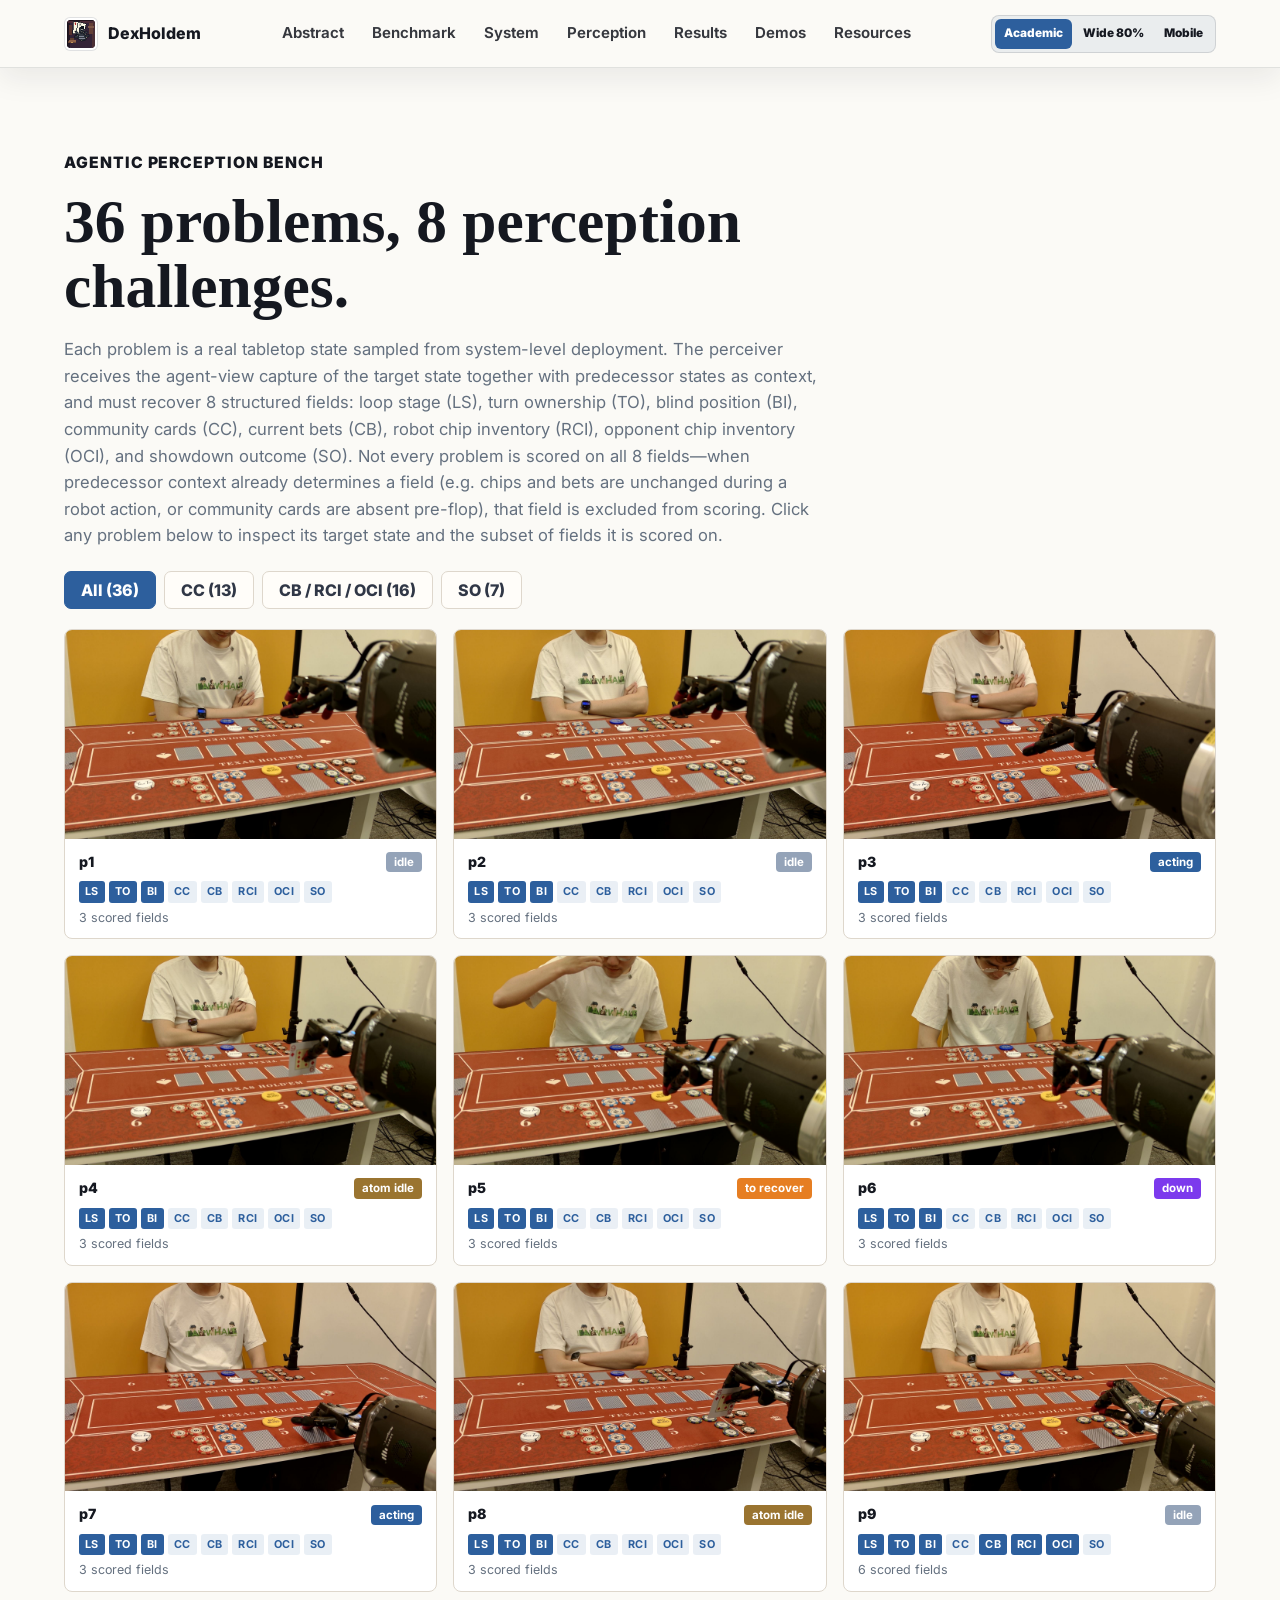
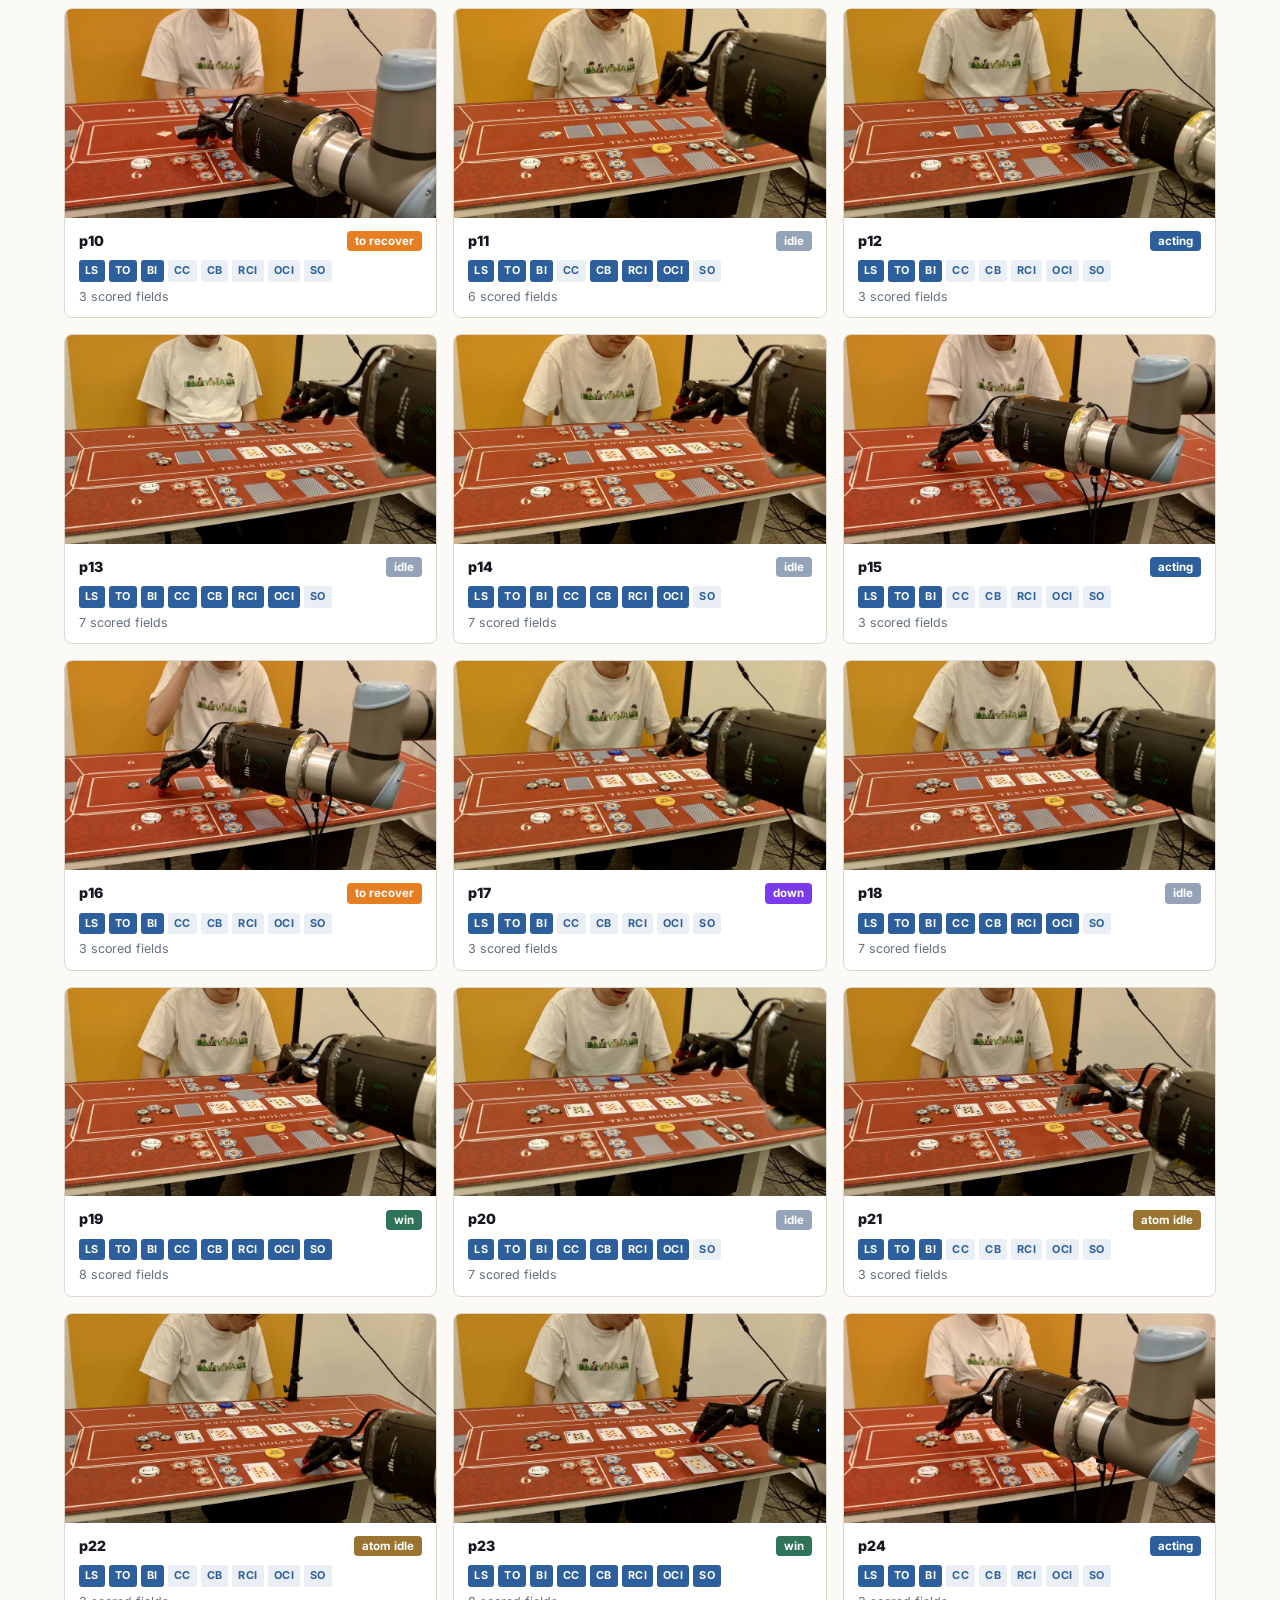
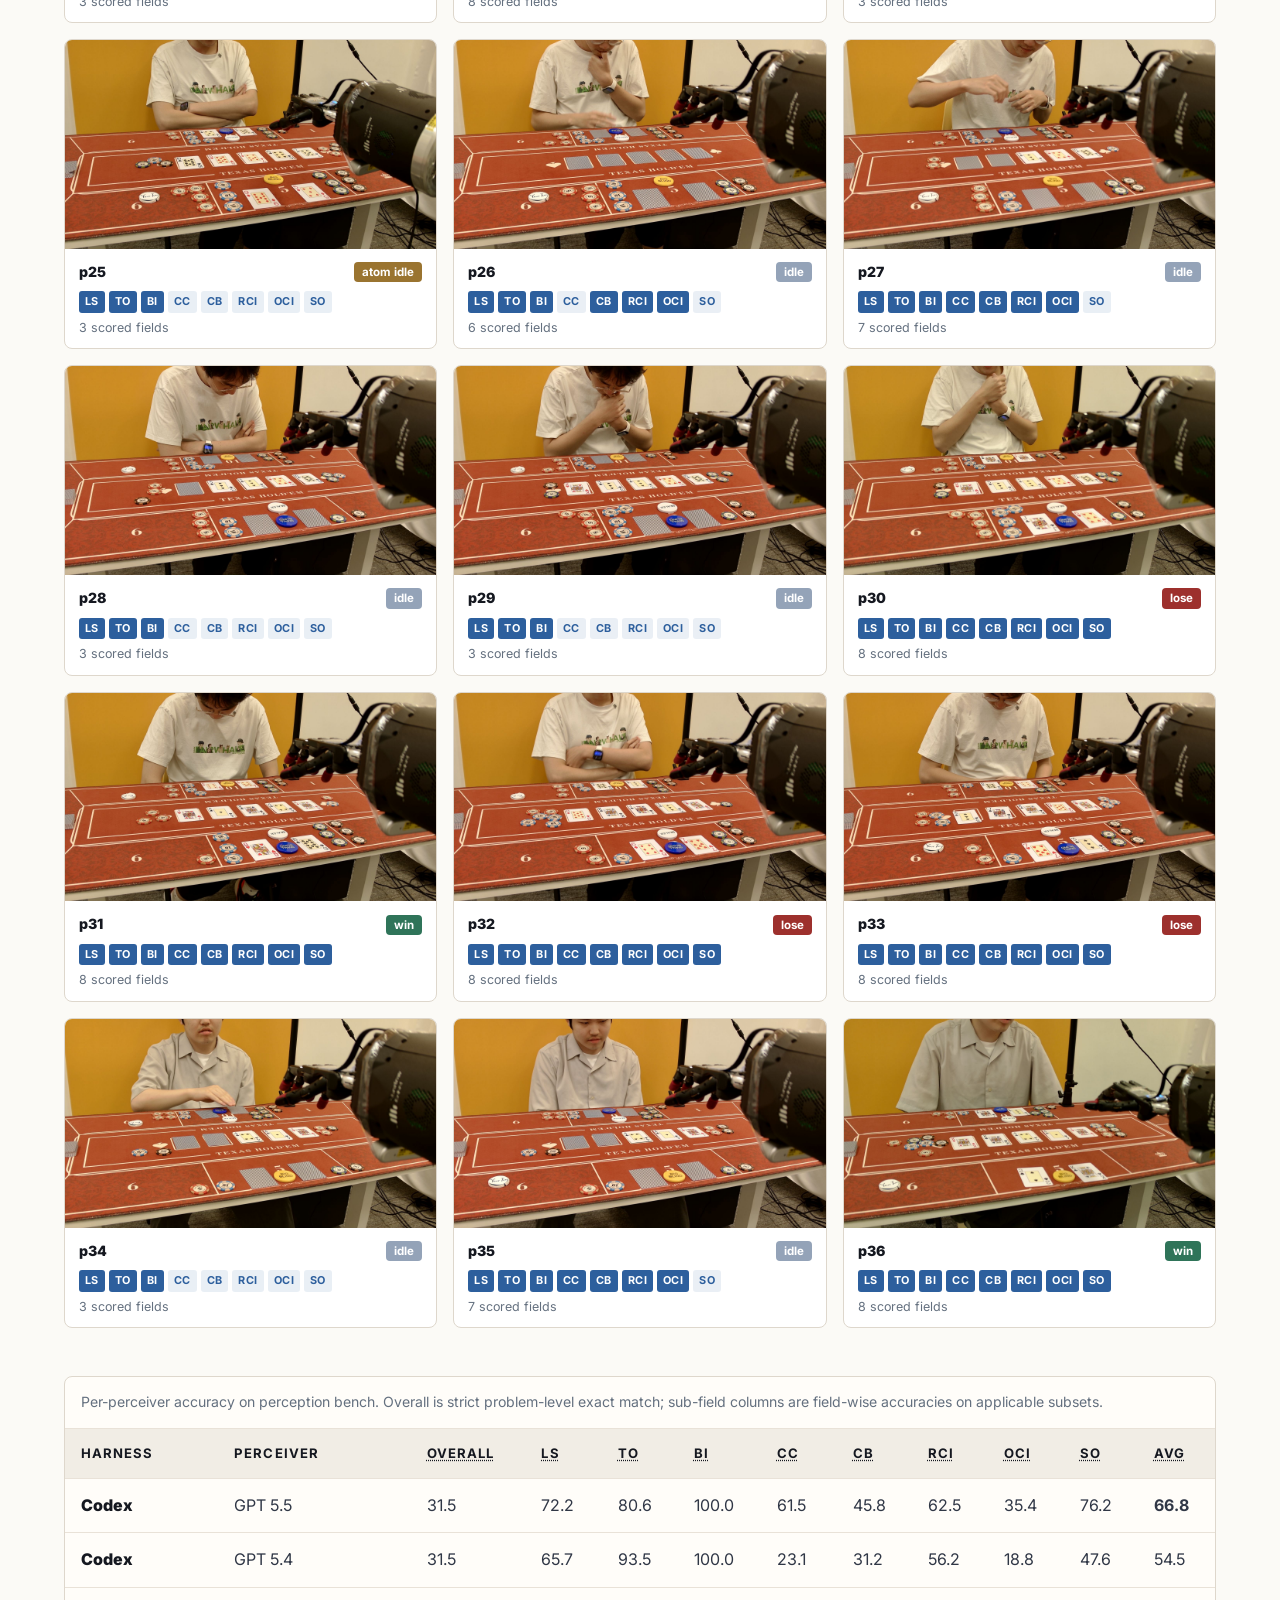
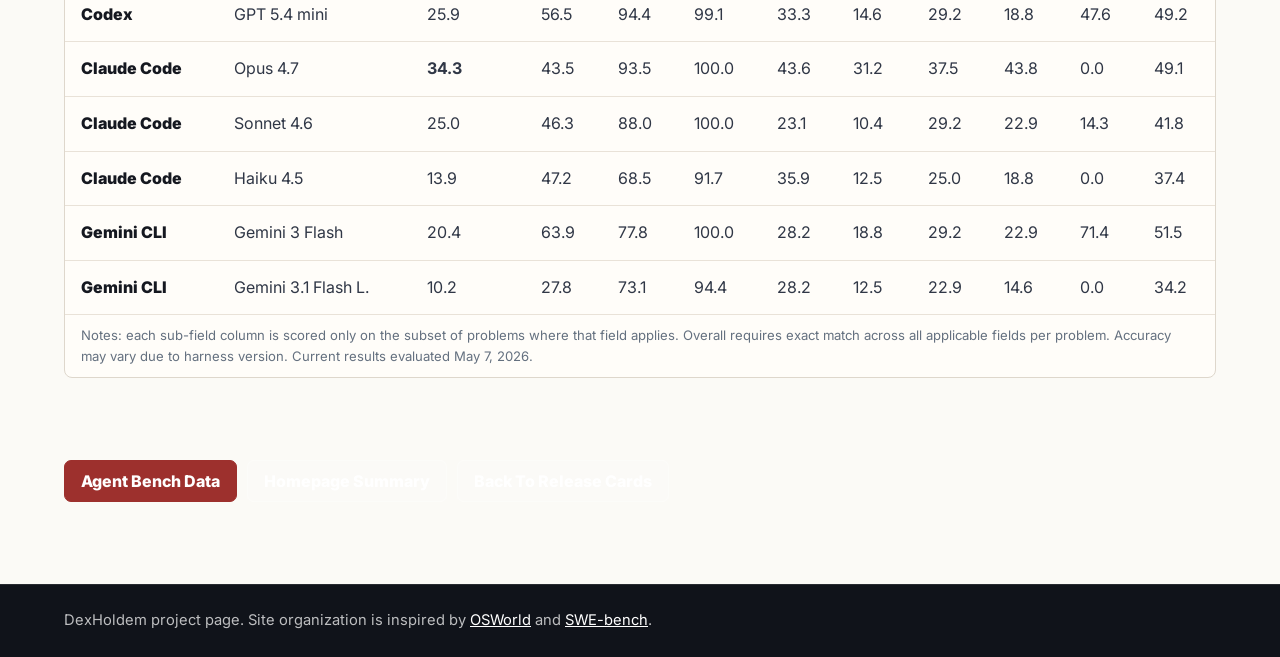
==== commit 2341af94: "Merge remote main: resolve conflicts in demos heading and agent links" ====
--- a/pages/agent.html
+++ b/pages/agent.html
@@ -357,7 +357,8 @@
 
       <section class="detail-section detail-links">
         <a class="button primary" href="https://github.com/DexHoldem/DexHoldemSKills/tree/main/bench">Agent Bench Data</a>
-        <a class="button" href="../index.html#perception">Back to Overview</a>
+        <a class="button" href="../index.html#perception">Homepage Summary</a>
+        <a class="button" href="../index.html#demo-release">Back To Release Cards</a>
       </section>
     </main>
 
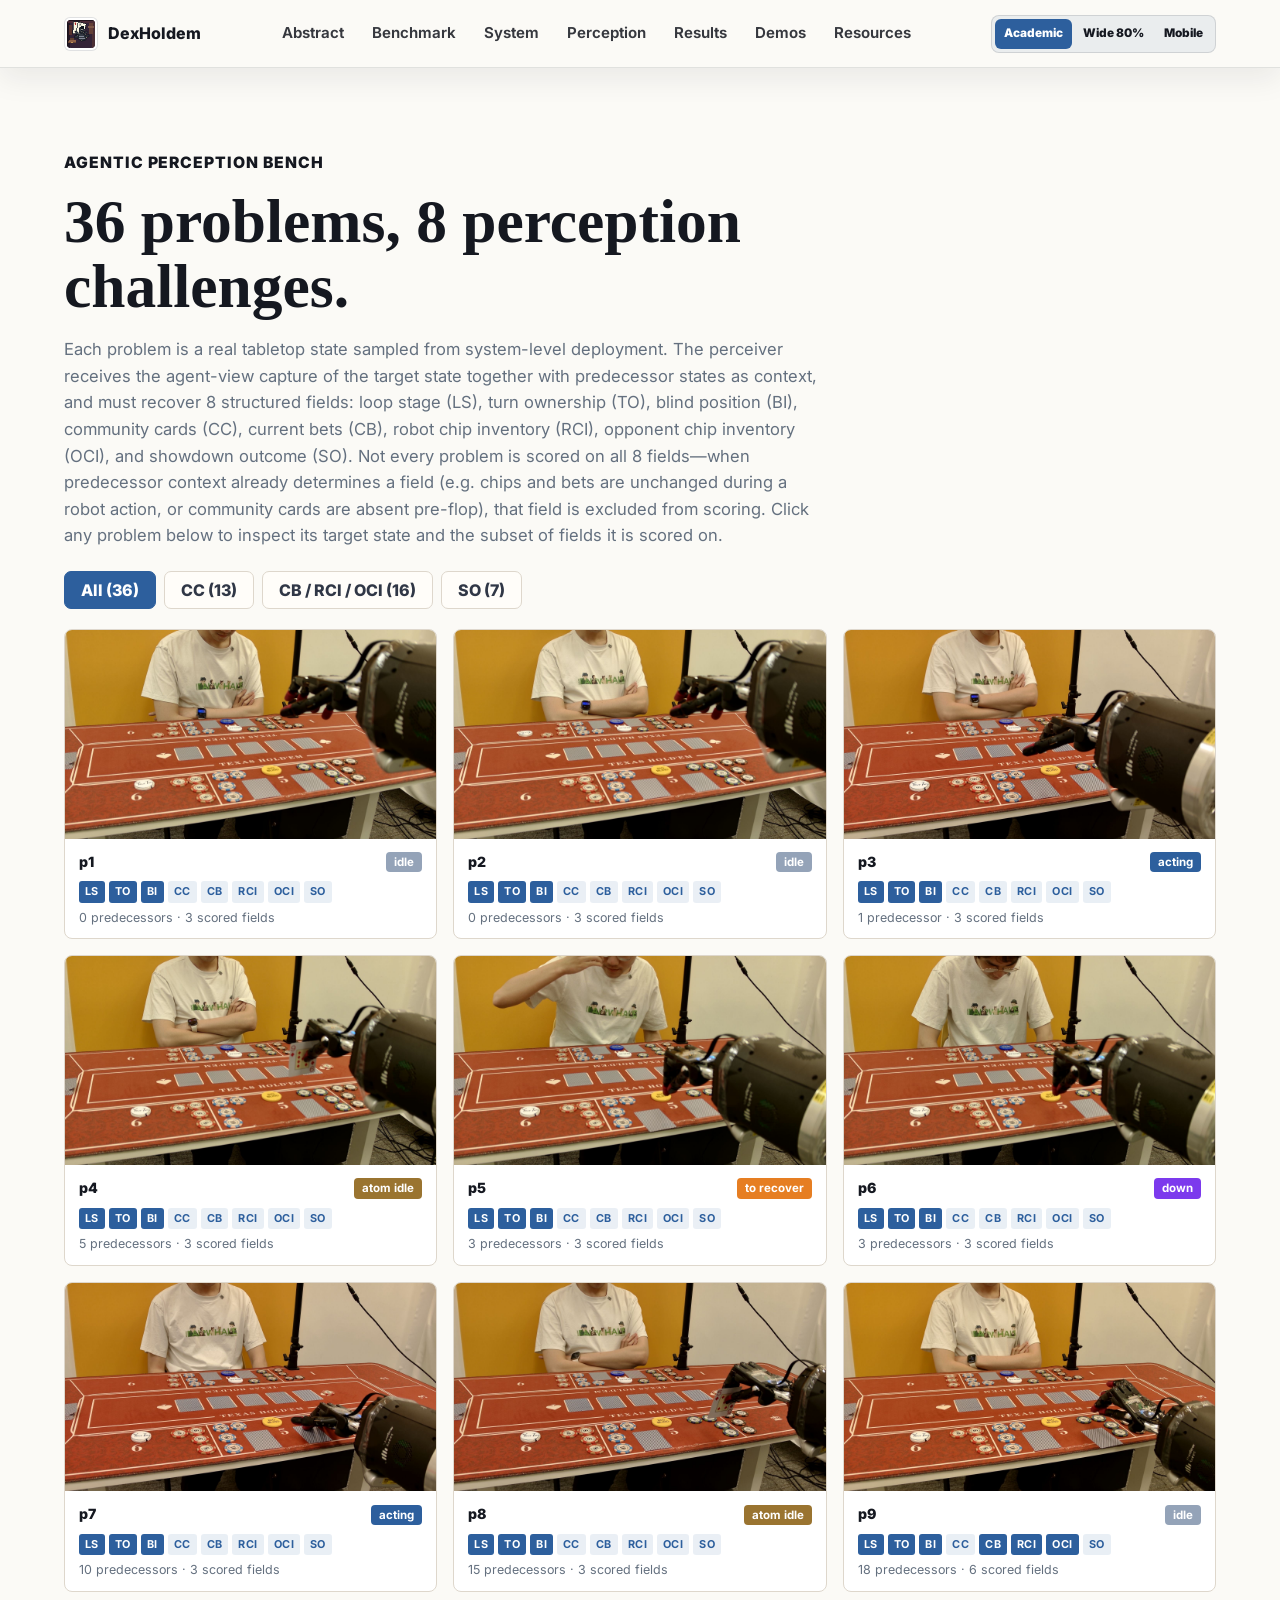
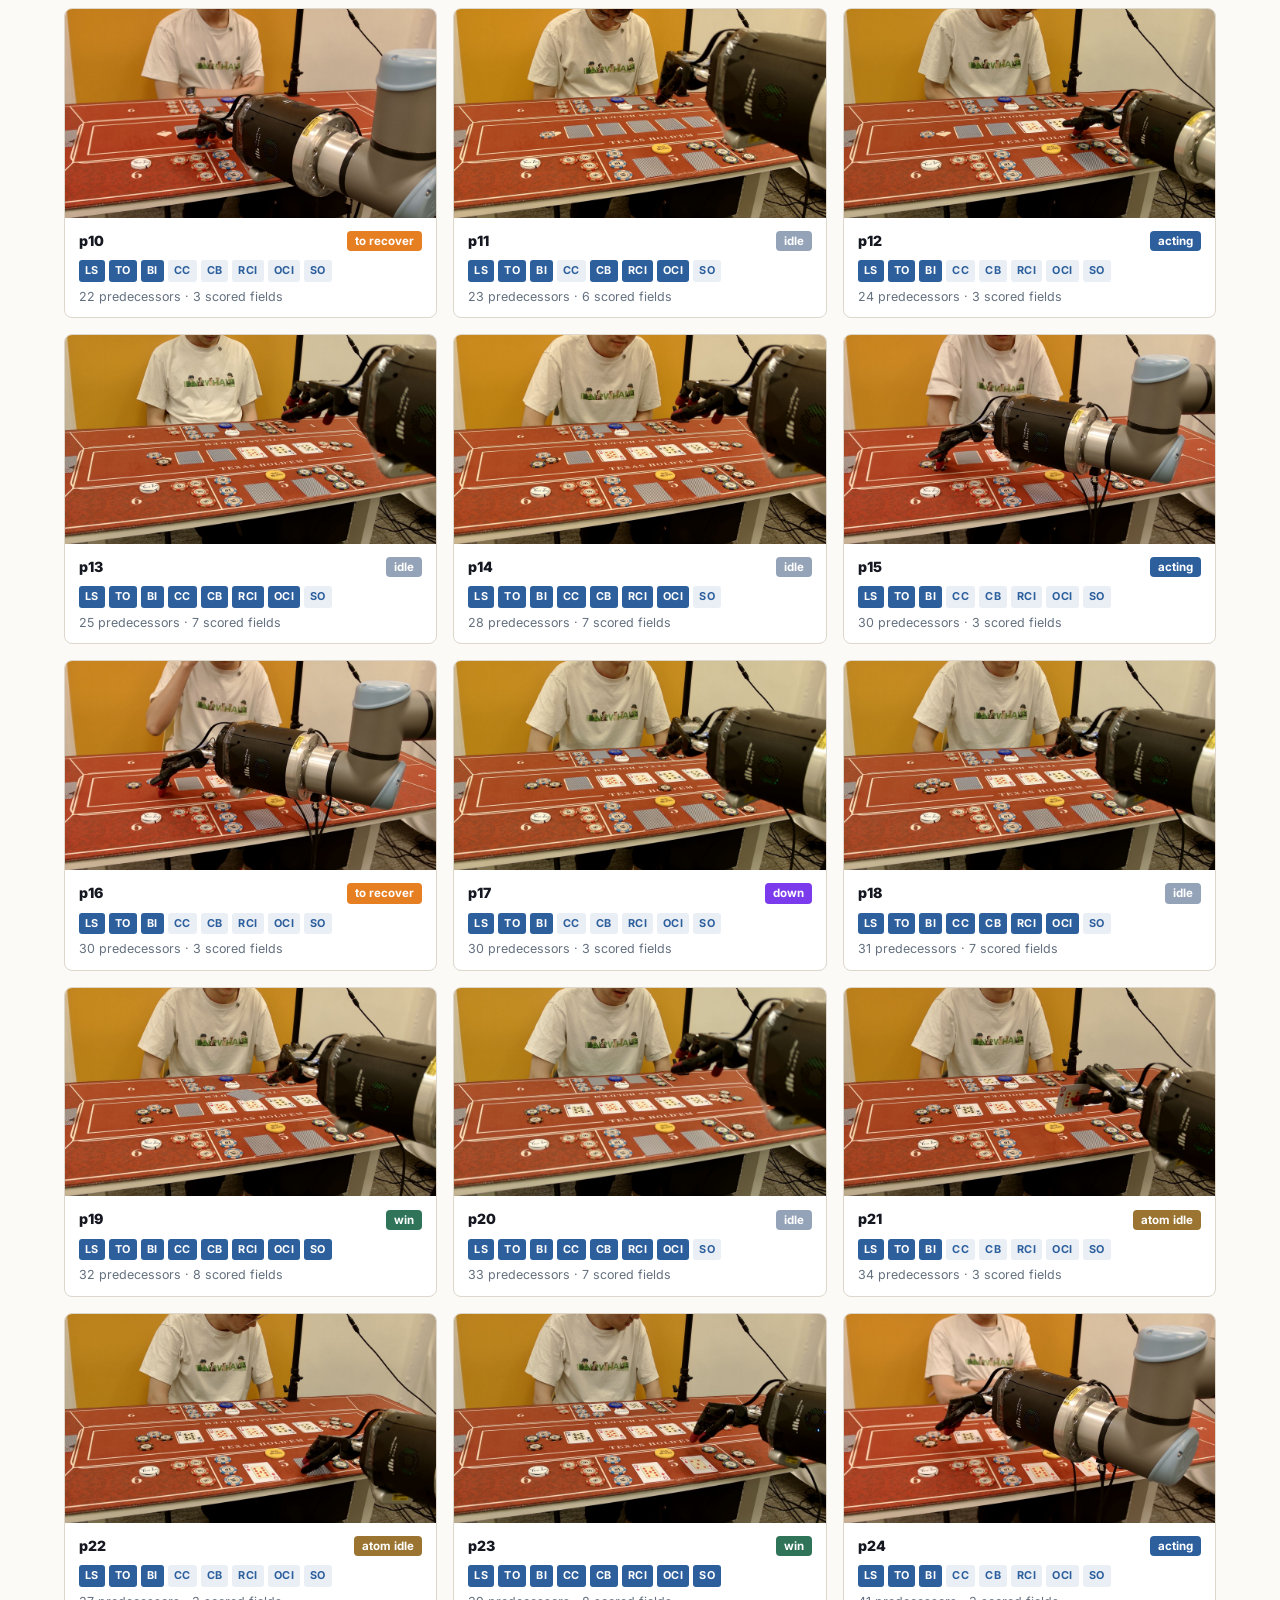
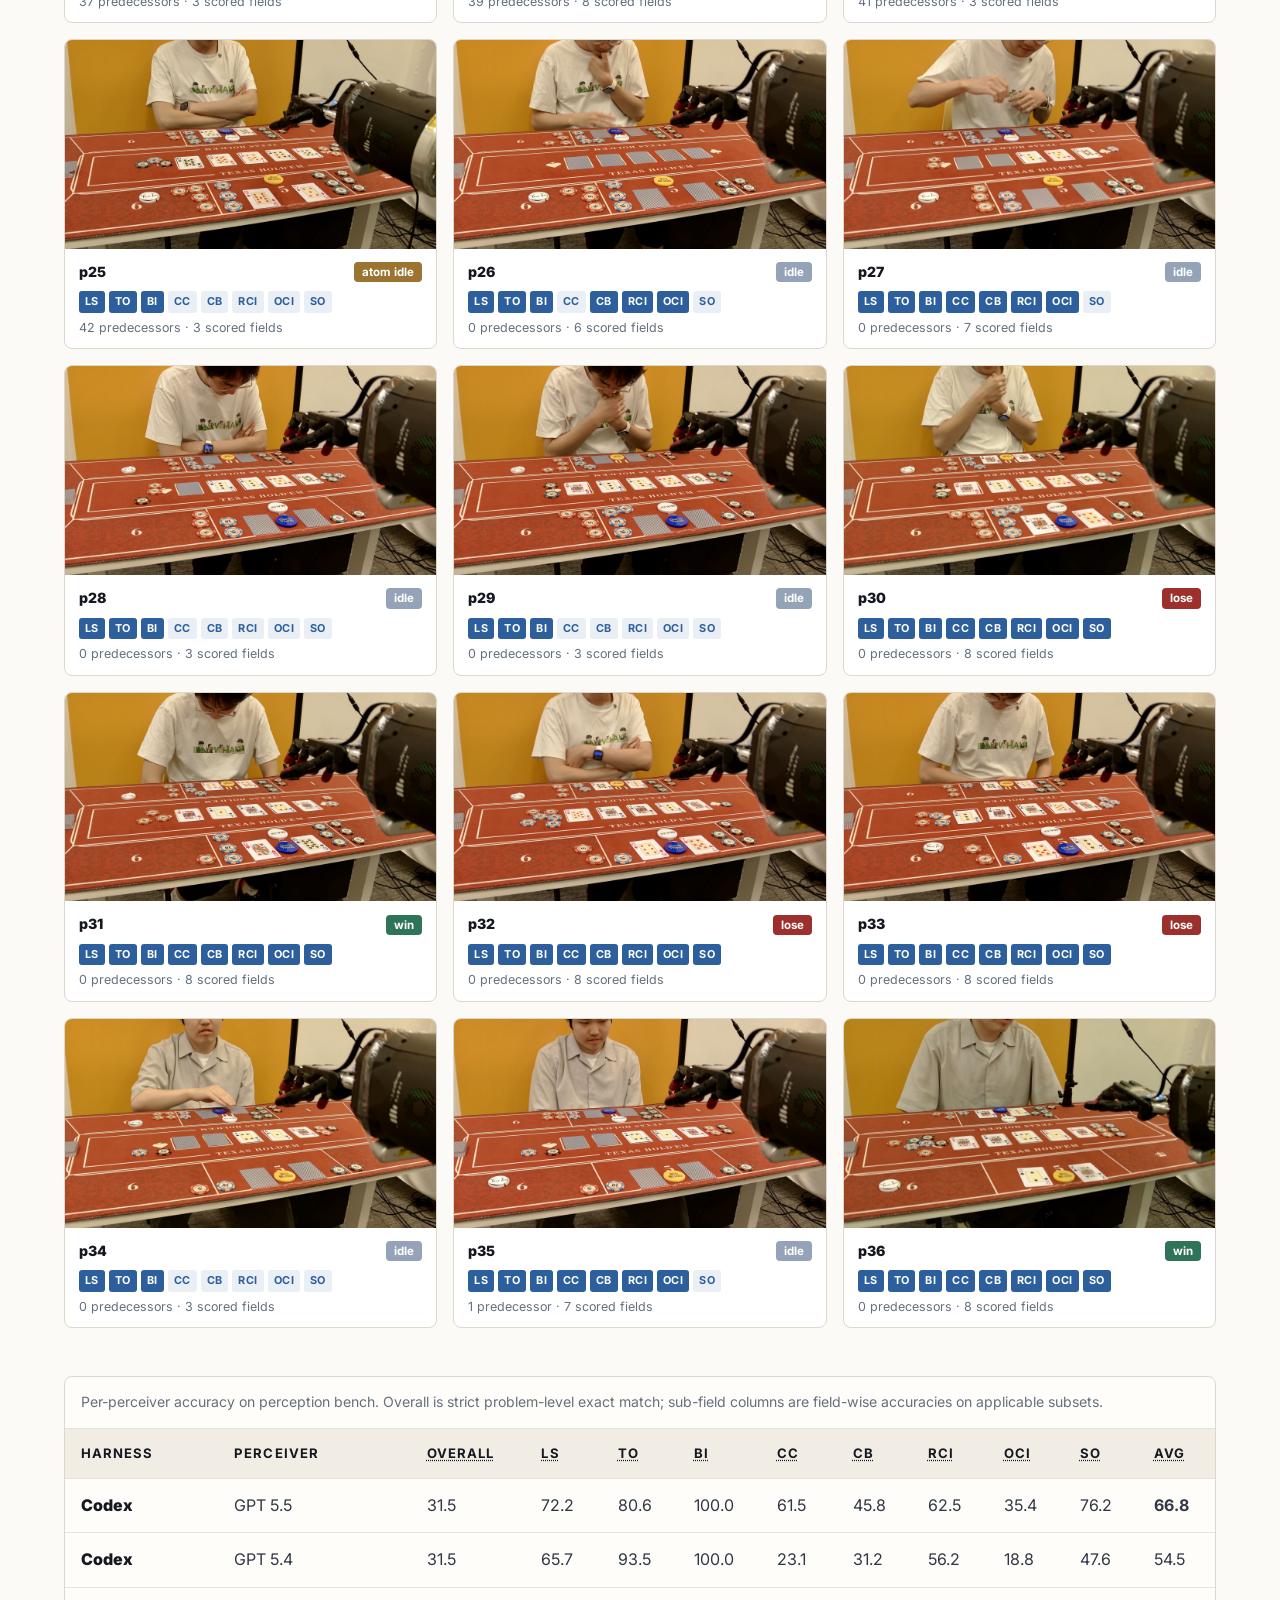
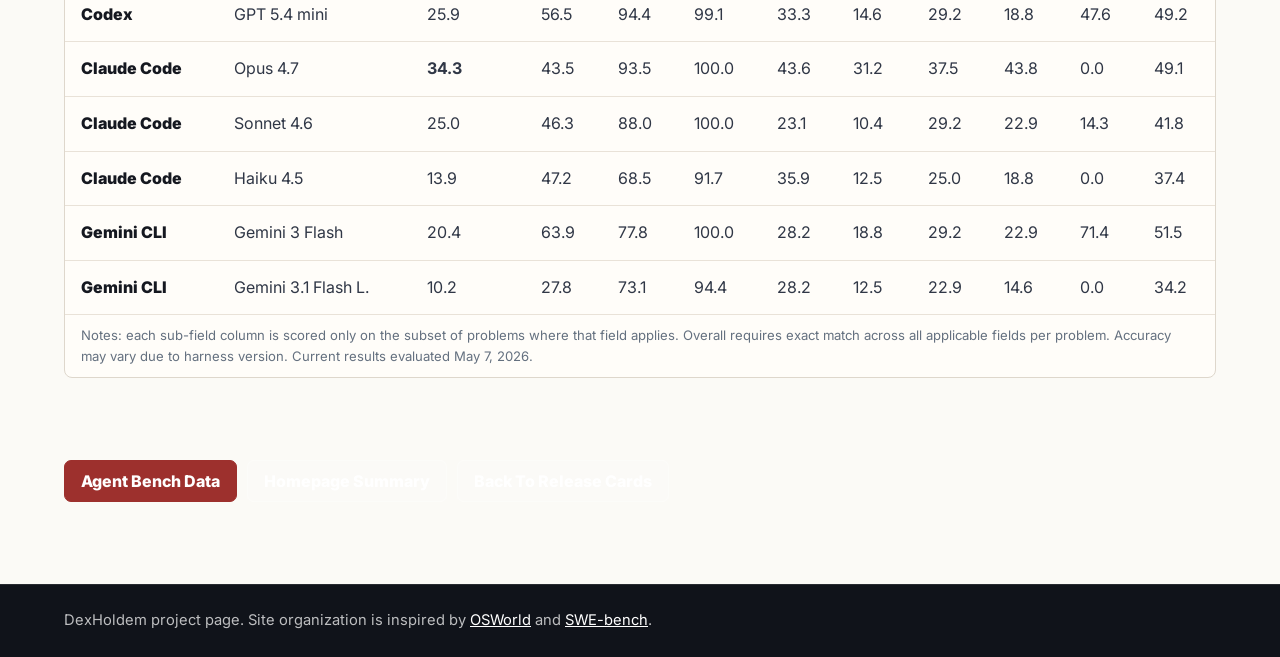
==== commit 1c0b7b29: "Add predecessor count to each problem card on agent.html" ====
--- a/pages/agent.html
+++ b/pages/agent.html
@@ -372,42 +372,42 @@
     <script src="../layout.js"></script>
     <script>
 const PROBLEMS = [
-  {id:"p1",stage:"idle",blind:"big blind",turn:true,community:[],my_chips:{"5":4,"10":4,"50":4,"100":4},opp_chips:{"5":4,"10":4,"50":4,"100":4},my_bet:{"5":0,"10":0,"50":0,"100":0},opp_bet:{"5":0,"10":0,"50":0,"100":0},columns:["stage","turn","blind"]},
-  {id:"p2",stage:"idle",blind:"big blind",turn:false,community:[],my_chips:{"5":4,"10":4,"50":4,"100":4},opp_chips:{"5":4,"10":4,"50":4,"100":4},my_bet:{"5":0,"10":0,"50":0,"100":0},opp_bet:{"5":0,"10":0,"50":0,"100":0},columns:["stage","turn","blind"]},
-  {id:"p3",stage:"acting",blind:"big blind",turn:true,community:[],my_chips:{"5":4,"10":4,"50":4,"100":4},opp_chips:{"5":3,"10":4,"50":4,"100":4},my_bet:{"5":0,"10":0,"50":0,"100":0},opp_bet:{"5":1,"10":0,"50":0,"100":0},columns:["stage","turn","blind"]},
-  {id:"p4",stage:"atom_idle",blind:"big blind",turn:true,community:[],my_chips:{"5":4,"10":4,"50":4,"100":4},opp_chips:{"5":3,"10":4,"50":4,"100":4},my_bet:{"5":0,"10":0,"50":0,"100":0},opp_bet:{"5":1,"10":0,"50":0,"100":0},columns:["stage","turn","blind"]},
-  {id:"p5",stage:"to_recover",blind:"big blind",turn:true,community:[],my_chips:{"5":4,"10":4,"50":4,"100":4},opp_chips:{"5":3,"10":4,"50":4,"100":4},my_bet:{"5":0,"10":0,"50":0,"100":0},opp_bet:{"5":1,"10":0,"50":0,"100":0},columns:["stage","turn","blind"]},
-  {id:"p6",stage:"down",blind:"big blind",turn:true,community:[],my_chips:{"5":4,"10":4,"50":4,"100":4},opp_chips:{"5":3,"10":4,"50":4,"100":4},my_bet:{"5":0,"10":0,"50":0,"100":0},opp_bet:{"5":1,"10":0,"50":0,"100":0},columns:["stage","turn","blind"]},
-  {id:"p7",stage:"acting",blind:"big blind",turn:true,community:[],my_chips:{"5":4,"10":4,"50":4,"100":4},opp_chips:{"5":3,"10":4,"50":4,"100":4},my_bet:{"5":0,"10":0,"50":0,"100":0},opp_bet:{"5":1,"10":0,"50":0,"100":0},columns:["stage","turn","blind"]},
-  {id:"p8",stage:"atom_idle",blind:"big blind",turn:true,community:[],my_chips:{"5":4,"10":4,"50":4,"100":4},opp_chips:{"5":3,"10":4,"50":4,"100":4},my_bet:{"5":0,"10":0,"50":0,"100":0},opp_bet:{"5":1,"10":0,"50":0,"100":0},columns:["stage","turn","blind"]},
-  {id:"p9",stage:"idle",blind:"big blind",turn:true,community:[],my_chips:{"5":4,"10":4,"50":4,"100":4},opp_chips:{"5":3,"10":4,"50":4,"100":4},my_bet:{"5":0,"10":0,"50":0,"100":0},opp_bet:{"5":1,"10":0,"50":0,"100":0},columns:["stage","turn","blind","bet","my_chips","opp_chips"]},
-  {id:"p10",stage:"to_recover",blind:"big_blind",turn:true,community:[],my_chips:{"5":4,"10":4,"50":4,"100":4},opp_chips:{"5":3,"10":4,"50":4,"100":4},my_bet:{"5":0,"10":0,"50":0,"100":0},opp_bet:{"5":1,"10":0,"50":0,"100":0},columns:["stage","turn","blind"]},
-  {id:"p11",stage:"idle",blind:"big_blind",turn:true,community:[],my_chips:{"5":4,"10":3,"50":4,"100":4},opp_chips:{"5":3,"10":4,"50":4,"100":4},my_bet:{"5":0,"10":1,"50":0,"100":0},opp_bet:{"5":1,"10":0,"50":0,"100":0},columns:["stage","turn","blind","bet","my_chips","opp_chips"]},
-  {id:"p12",stage:"acting",blind:"big_blind",turn:true,community:["7d","6s","Jc"],my_chips:{"5":4,"10":3,"50":4,"100":4},opp_chips:{"5":2,"10":4,"50":4,"100":4},my_bet:{"5":0,"10":1,"50":0,"100":0},opp_bet:{"5":2,"10":0,"50":0,"100":0},columns:["stage","turn","blind"]},
-  {id:"p13",stage:"idle",blind:"big_blind",turn:true,community:["7d","6s","Jc"],my_chips:{"5":4,"10":3,"50":4,"100":3},opp_chips:{"5":2,"10":4,"50":3,"100":3},my_bet:{"5":0,"10":1,"50":0,"100":1},opp_bet:{"5":2,"10":0,"50":1,"100":1},columns:["stage","turn","blind","bet","my_chips","opp_chips","community"]},
-  {id:"p14",stage:"idle",blind:"big_blind",turn:true,community:["Qh","7d","6s","Jc"],my_chips:{"5":4,"10":3,"50":3,"100":3},opp_chips:{"5":2,"10":4,"50":3,"100":3},my_bet:{"5":0,"10":1,"50":1,"100":1},opp_bet:{"5":2,"10":0,"50":1,"100":1},columns:["stage","turn","blind","bet","my_chips","opp_chips","community"]},
-  {id:"p15",stage:"acting",blind:"big_blind",turn:true,community:["Qh","7d","6s","Jc"],my_chips:{"5":4,"10":3,"50":3,"100":3},opp_chips:{"5":2,"10":4,"50":3,"100":3},my_bet:{"5":0,"10":1,"50":1,"100":1},opp_bet:{"5":2,"10":0,"50":1,"100":1},columns:["stage","turn","blind"]},
-  {id:"p16",stage:"to_recover",blind:"big_blind",turn:true,community:["Qh","7d","6s","Jc"],my_chips:{"5":4,"10":3,"50":3,"100":3},opp_chips:{"5":2,"10":4,"50":3,"100":3},my_bet:{"5":0,"10":1,"50":1,"100":1},opp_bet:{"5":2,"10":0,"50":1,"100":1},columns:["stage","turn","blind"]},
-  {id:"p17",stage:"down",blind:"big_blind",turn:true,community:["Qh","7d","6s","Jc"],my_chips:{"5":4,"10":3,"50":3,"100":3},opp_chips:{"5":2,"10":4,"50":3,"100":3},my_bet:{"5":0,"10":1,"50":1,"100":1},opp_bet:{"5":2,"10":0,"50":1,"100":1},columns:["stage","turn","blind"]},
-  {id:"p18",stage:"idle",blind:"big_blind",turn:true,community:["Qh","7d","6s","Jc"],my_chips:{"5":4,"10":3,"50":3,"100":2},opp_chips:{"5":2,"10":4,"50":3,"100":3},my_bet:{"5":0,"10":1,"50":1,"100":2},opp_bet:{"5":2,"10":0,"50":1,"100":1},columns:["stage","turn","blind","bet","my_chips","opp_chips","community"]},
-  {id:"p19",stage:"win",blind:"big_blind",turn:true,community:["Qh","7d","6s","Jc"],my_chips:{"5":4,"10":3,"50":3,"100":2},opp_chips:{"5":2,"10":4,"50":3,"100":3},my_bet:{"5":0,"10":1,"50":1,"100":2},opp_bet:{"5":2,"10":0,"50":1,"100":1},columns:["stage","turn","blind","bet","my_chips","opp_chips","community","outcome"]},
-  {id:"p20",stage:"idle",blind:"big_blind",turn:true,community:["Ts","Qh","7d","6s","Jc"],my_chips:{"5":4,"10":3,"50":3,"100":2},opp_chips:{"5":2,"10":4,"50":3,"100":2},my_bet:{"5":0,"10":1,"50":1,"100":2},opp_bet:{"5":2,"10":0,"50":1,"100":2},columns:["stage","turn","blind","bet","my_chips","opp_chips","community"]},
-  {id:"p21",stage:"atom_idle",blind:"big_blind",turn:true,community:["Ts","Qh","7d","6s","Jc"],my_chips:{"5":4,"10":3,"50":3,"100":2},opp_chips:{"5":2,"10":4,"50":3,"100":2},my_bet:{"5":0,"10":1,"50":1,"100":2},opp_bet:{"5":2,"10":0,"50":1,"100":2},columns:["stage","turn","blind"]},
-  {id:"p22",stage:"atom_idle",blind:"big_blind",turn:true,community:["Ts","Qh","7d","6s","Jc"],my_chips:{"5":4,"10":3,"50":3,"100":2},opp_chips:{"5":2,"10":4,"50":3,"100":2},my_bet:{"5":0,"10":1,"50":1,"100":2},opp_bet:{"5":2,"10":0,"50":1,"100":2},columns:["stage","turn","blind"]},
-  {id:"p23",stage:"win",blind:"big_blind",turn:true,community:["Ts","Qh","7d","6s","Jc"],my_chips:{"5":4,"10":3,"50":3,"100":2},opp_chips:{"5":2,"10":4,"50":3,"100":2},my_bet:{"5":0,"10":1,"50":1,"100":2},opp_bet:{"5":2,"10":0,"50":1,"100":2},columns:["stage","turn","blind","bet","my_chips","opp_chips","community","outcome"]},
-  {id:"p24",stage:"acting",blind:"big_blind",turn:true,community:["Ts","Qh","7d","6s","Jc"],my_chips:{"5":4,"10":3,"50":3,"100":2},opp_chips:{"5":2,"10":4,"50":3,"100":2},my_bet:{"5":0,"10":1,"50":1,"100":2},opp_bet:{"5":2,"10":0,"50":1,"100":2},columns:["stage","turn","blind"]},
-  {id:"p25",stage:"atom_idle",blind:"big_blind",turn:true,community:["Ts","Qh","7d","6s","Jc"],my_chips:{"5":4,"10":3,"50":3,"100":2},opp_chips:{"5":2,"10":4,"50":3,"100":2},my_bet:{"5":0,"10":1,"50":1,"100":2},opp_bet:{"5":2,"10":0,"50":1,"100":2},columns:["stage","turn","blind"]},
-  {id:"p26",stage:"idle",blind:"big_blind",turn:true,community:[],my_chips:{"5":4,"10":3,"50":2,"100":2},opp_chips:{"5":4,"10":4,"50":3,"100":3},my_bet:{"5":0,"10":0,"50":0,"100":0},opp_bet:{"5":0,"10":0,"50":0,"100":0},columns:["stage","turn","blind","bet","my_chips","opp_chips"]},
-  {id:"p27",stage:"idle",blind:"big_blind",turn:true,community:["Tc","5h","3s"],my_chips:{"5":3,"10":2,"50":2,"100":2},opp_chips:{"5":3,"10":4,"50":3,"100":3},my_bet:{"5":2,"10":0,"50":0,"100":0},opp_bet:{"5":0,"10":1,"50":0,"100":0},columns:["stage","turn","blind","bet","my_chips","opp_chips","community"]},
-  {id:"p28",stage:"idle",blind:"small_blind",turn:false,community:["Tc","5h","3c","3s"],my_chips:{"5":3,"10":2,"50":1,"100":1},opp_chips:{"5":3,"10":4,"50":2,"100":3},my_bet:{"5":2,"10":0,"50":0,"100":1},opp_bet:{"5":0,"10":0,"50":3,"100":0},columns:["stage","turn","blind"]},
-  {id:"p29",stage:"idle",blind:"small_blind",turn:false,community:["Tc","5h","3c","3s","Kh"],my_chips:{"5":4,"10":4,"50":1,"100":2},opp_chips:{"5":4,"10":3,"50":1,"100":2},my_bet:{"5":0,"10":0,"50":1,"100":1},opp_bet:{"5":0,"10":0,"50":3,"100":0},columns:["stage","turn","blind"]},
-  {id:"p30",stage:"lose",blind:"small_blind",turn:false,community:["Tc","5h","3c","3s","Kh"],my_chips:{"5":4,"10":4,"50":1,"100":2},opp_chips:{"5":4,"10":3,"50":1,"100":2},my_bet:{"5":0,"10":0,"50":1,"100":1},opp_bet:{"5":0,"10":0,"50":3,"100":0},columns:["stage","turn","blind","bet","my_chips","opp_chips","community","outcome"]},
-  {id:"p31",stage:"win",blind:"small_blind",turn:false,community:["Kd","4c","Ks","Ac","Jh"],my_chips:{"5":1,"10":3,"50":3,"100":3},opp_chips:{"5":3,"10":3,"50":3,"100":2},my_bet:{"5":3,"10":0,"50":0,"100":0},opp_bet:{"5":1,"10":1,"50":0,"100":0},columns:["stage","turn","blind","bet","my_chips","opp_chips","community","outcome"]},
-  {id:"p32",stage:"lose",blind:"small_blind",turn:false,community:["Qh","3c","Js","Kc","8d"],my_chips:{"5":2,"10":1,"50":2,"100":3},opp_chips:{"5":3,"10":2,"50":3,"100":2},my_bet:{"5":2,"10":4,"50":0,"100":0},opp_bet:{"5":0,"10":0,"50":1,"100":0},columns:["stage","turn","blind","bet","my_chips","opp_chips","community","outcome"]},
-  {id:"p33",stage:"lose",blind:"small_blind",turn:true,community:["Qh","8d","Kc","Js","3c"],my_chips:{"5":2,"10":1,"50":3,"100":3},opp_chips:{"5":3,"10":1,"50":4,"100":2},my_bet:{"5":2,"10":4,"50":0,"100":0},opp_bet:{"5":0,"10":0,"50":1,"100":0},columns:["stage","turn","blind","bet","my_chips","opp_chips","community","outcome"]},
-  {id:"p34",stage:"idle",blind:"big_blind",turn:false,community:["Jh","Ac","4c"],my_chips:{"5":1,"10":1,"50":1,"100":1},opp_chips:{"5":4,"10":2,"50":5,"100":2},my_bet:{"5":0,"10":1,"50":0,"100":1},opp_bet:{"5":2,"10":0,"50":0,"100":1},columns:["stage","turn","blind"]},
-  {id:"p35",stage:"idle",blind:"big_blind",turn:true,community:["Jh","Ac","4c"],my_chips:{"5":1,"10":1,"50":1,"100":1},opp_chips:{"5":4,"10":2,"50":5,"100":1},my_bet:{"5":0,"10":1,"50":0,"100":1},opp_bet:{"5":2,"10":0,"50":0,"100":2},columns:["stage","turn","blind","bet","my_chips","opp_chips","community"]},
-  {id:"p36",stage:"win",blind:"big_blind",turn:false,community:["Jh","Ac","4c","Ks","Kd"],my_chips:{"5":0,"10":0,"50":0,"100":0},opp_chips:{"5":3,"10":1,"50":4,"100":1},my_bet:{"5":2,"10":2,"50":1,"100":2},opp_bet:{"5":2,"10":1,"50":1,"100":2},columns:["stage","turn","blind","bet","my_chips","opp_chips","community","outcome"]},
+  {id:"p1",preds:0,stage:"idle",blind:"big blind",turn:true,community:[],my_chips:{"5":4,"10":4,"50":4,"100":4},opp_chips:{"5":4,"10":4,"50":4,"100":4},my_bet:{"5":0,"10":0,"50":0,"100":0},opp_bet:{"5":0,"10":0,"50":0,"100":0},columns:["stage","turn","blind"]},
+  {id:"p2",preds:0,stage:"idle",blind:"big blind",turn:false,community:[],my_chips:{"5":4,"10":4,"50":4,"100":4},opp_chips:{"5":4,"10":4,"50":4,"100":4},my_bet:{"5":0,"10":0,"50":0,"100":0},opp_bet:{"5":0,"10":0,"50":0,"100":0},columns:["stage","turn","blind"]},
+  {id:"p3",preds:1,stage:"acting",blind:"big blind",turn:true,community:[],my_chips:{"5":4,"10":4,"50":4,"100":4},opp_chips:{"5":3,"10":4,"50":4,"100":4},my_bet:{"5":0,"10":0,"50":0,"100":0},opp_bet:{"5":1,"10":0,"50":0,"100":0},columns:["stage","turn","blind"]},
+  {id:"p4",preds:5,stage:"atom_idle",blind:"big blind",turn:true,community:[],my_chips:{"5":4,"10":4,"50":4,"100":4},opp_chips:{"5":3,"10":4,"50":4,"100":4},my_bet:{"5":0,"10":0,"50":0,"100":0},opp_bet:{"5":1,"10":0,"50":0,"100":0},columns:["stage","turn","blind"]},
+  {id:"p5",preds:3,stage:"to_recover",blind:"big blind",turn:true,community:[],my_chips:{"5":4,"10":4,"50":4,"100":4},opp_chips:{"5":3,"10":4,"50":4,"100":4},my_bet:{"5":0,"10":0,"50":0,"100":0},opp_bet:{"5":1,"10":0,"50":0,"100":0},columns:["stage","turn","blind"]},
+  {id:"p6",preds:3,stage:"down",blind:"big blind",turn:true,community:[],my_chips:{"5":4,"10":4,"50":4,"100":4},opp_chips:{"5":3,"10":4,"50":4,"100":4},my_bet:{"5":0,"10":0,"50":0,"100":0},opp_bet:{"5":1,"10":0,"50":0,"100":0},columns:["stage","turn","blind"]},
+  {id:"p7",preds:10,stage:"acting",blind:"big blind",turn:true,community:[],my_chips:{"5":4,"10":4,"50":4,"100":4},opp_chips:{"5":3,"10":4,"50":4,"100":4},my_bet:{"5":0,"10":0,"50":0,"100":0},opp_bet:{"5":1,"10":0,"50":0,"100":0},columns:["stage","turn","blind"]},
+  {id:"p8",preds:15,stage:"atom_idle",blind:"big blind",turn:true,community:[],my_chips:{"5":4,"10":4,"50":4,"100":4},opp_chips:{"5":3,"10":4,"50":4,"100":4},my_bet:{"5":0,"10":0,"50":0,"100":0},opp_bet:{"5":1,"10":0,"50":0,"100":0},columns:["stage","turn","blind"]},
+  {id:"p9",preds:18,stage:"idle",blind:"big blind",turn:true,community:[],my_chips:{"5":4,"10":4,"50":4,"100":4},opp_chips:{"5":3,"10":4,"50":4,"100":4},my_bet:{"5":0,"10":0,"50":0,"100":0},opp_bet:{"5":1,"10":0,"50":0,"100":0},columns:["stage","turn","blind","bet","my_chips","opp_chips"]},
+  {id:"p10",preds:22,stage:"to_recover",blind:"big_blind",turn:true,community:[],my_chips:{"5":4,"10":4,"50":4,"100":4},opp_chips:{"5":3,"10":4,"50":4,"100":4},my_bet:{"5":0,"10":0,"50":0,"100":0},opp_bet:{"5":1,"10":0,"50":0,"100":0},columns:["stage","turn","blind"]},
+  {id:"p11",preds:23,stage:"idle",blind:"big_blind",turn:true,community:[],my_chips:{"5":4,"10":3,"50":4,"100":4},opp_chips:{"5":3,"10":4,"50":4,"100":4},my_bet:{"5":0,"10":1,"50":0,"100":0},opp_bet:{"5":1,"10":0,"50":0,"100":0},columns:["stage","turn","blind","bet","my_chips","opp_chips"]},
+  {id:"p12",preds:24,stage:"acting",blind:"big_blind",turn:true,community:["7d","6s","Jc"],my_chips:{"5":4,"10":3,"50":4,"100":4},opp_chips:{"5":2,"10":4,"50":4,"100":4},my_bet:{"5":0,"10":1,"50":0,"100":0},opp_bet:{"5":2,"10":0,"50":0,"100":0},columns:["stage","turn","blind"]},
+  {id:"p13",preds:25,stage:"idle",blind:"big_blind",turn:true,community:["7d","6s","Jc"],my_chips:{"5":4,"10":3,"50":4,"100":3},opp_chips:{"5":2,"10":4,"50":3,"100":3},my_bet:{"5":0,"10":1,"50":0,"100":1},opp_bet:{"5":2,"10":0,"50":1,"100":1},columns:["stage","turn","blind","bet","my_chips","opp_chips","community"]},
+  {id:"p14",preds:28,stage:"idle",blind:"big_blind",turn:true,community:["Qh","7d","6s","Jc"],my_chips:{"5":4,"10":3,"50":3,"100":3},opp_chips:{"5":2,"10":4,"50":3,"100":3},my_bet:{"5":0,"10":1,"50":1,"100":1},opp_bet:{"5":2,"10":0,"50":1,"100":1},columns:["stage","turn","blind","bet","my_chips","opp_chips","community"]},
+  {id:"p15",preds:30,stage:"acting",blind:"big_blind",turn:true,community:["Qh","7d","6s","Jc"],my_chips:{"5":4,"10":3,"50":3,"100":3},opp_chips:{"5":2,"10":4,"50":3,"100":3},my_bet:{"5":0,"10":1,"50":1,"100":1},opp_bet:{"5":2,"10":0,"50":1,"100":1},columns:["stage","turn","blind"]},
+  {id:"p16",preds:30,stage:"to_recover",blind:"big_blind",turn:true,community:["Qh","7d","6s","Jc"],my_chips:{"5":4,"10":3,"50":3,"100":3},opp_chips:{"5":2,"10":4,"50":3,"100":3},my_bet:{"5":0,"10":1,"50":1,"100":1},opp_bet:{"5":2,"10":0,"50":1,"100":1},columns:["stage","turn","blind"]},
+  {id:"p17",preds:30,stage:"down",blind:"big_blind",turn:true,community:["Qh","7d","6s","Jc"],my_chips:{"5":4,"10":3,"50":3,"100":3},opp_chips:{"5":2,"10":4,"50":3,"100":3},my_bet:{"5":0,"10":1,"50":1,"100":1},opp_bet:{"5":2,"10":0,"50":1,"100":1},columns:["stage","turn","blind"]},
+  {id:"p18",preds:31,stage:"idle",blind:"big_blind",turn:true,community:["Qh","7d","6s","Jc"],my_chips:{"5":4,"10":3,"50":3,"100":2},opp_chips:{"5":2,"10":4,"50":3,"100":3},my_bet:{"5":0,"10":1,"50":1,"100":2},opp_bet:{"5":2,"10":0,"50":1,"100":1},columns:["stage","turn","blind","bet","my_chips","opp_chips","community"]},
+  {id:"p19",preds:32,stage:"win",blind:"big_blind",turn:true,community:["Qh","7d","6s","Jc"],my_chips:{"5":4,"10":3,"50":3,"100":2},opp_chips:{"5":2,"10":4,"50":3,"100":3},my_bet:{"5":0,"10":1,"50":1,"100":2},opp_bet:{"5":2,"10":0,"50":1,"100":1},columns:["stage","turn","blind","bet","my_chips","opp_chips","community","outcome"]},
+  {id:"p20",preds:33,stage:"idle",blind:"big_blind",turn:true,community:["Ts","Qh","7d","6s","Jc"],my_chips:{"5":4,"10":3,"50":3,"100":2},opp_chips:{"5":2,"10":4,"50":3,"100":2},my_bet:{"5":0,"10":1,"50":1,"100":2},opp_bet:{"5":2,"10":0,"50":1,"100":2},columns:["stage","turn","blind","bet","my_chips","opp_chips","community"]},
+  {id:"p21",preds:34,stage:"atom_idle",blind:"big_blind",turn:true,community:["Ts","Qh","7d","6s","Jc"],my_chips:{"5":4,"10":3,"50":3,"100":2},opp_chips:{"5":2,"10":4,"50":3,"100":2},my_bet:{"5":0,"10":1,"50":1,"100":2},opp_bet:{"5":2,"10":0,"50":1,"100":2},columns:["stage","turn","blind"]},
+  {id:"p22",preds:37,stage:"atom_idle",blind:"big_blind",turn:true,community:["Ts","Qh","7d","6s","Jc"],my_chips:{"5":4,"10":3,"50":3,"100":2},opp_chips:{"5":2,"10":4,"50":3,"100":2},my_bet:{"5":0,"10":1,"50":1,"100":2},opp_bet:{"5":2,"10":0,"50":1,"100":2},columns:["stage","turn","blind"]},
+  {id:"p23",preds:39,stage:"win",blind:"big_blind",turn:true,community:["Ts","Qh","7d","6s","Jc"],my_chips:{"5":4,"10":3,"50":3,"100":2},opp_chips:{"5":2,"10":4,"50":3,"100":2},my_bet:{"5":0,"10":1,"50":1,"100":2},opp_bet:{"5":2,"10":0,"50":1,"100":2},columns:["stage","turn","blind","bet","my_chips","opp_chips","community","outcome"]},
+  {id:"p24",preds:41,stage:"acting",blind:"big_blind",turn:true,community:["Ts","Qh","7d","6s","Jc"],my_chips:{"5":4,"10":3,"50":3,"100":2},opp_chips:{"5":2,"10":4,"50":3,"100":2},my_bet:{"5":0,"10":1,"50":1,"100":2},opp_bet:{"5":2,"10":0,"50":1,"100":2},columns:["stage","turn","blind"]},
+  {id:"p25",preds:42,stage:"atom_idle",blind:"big_blind",turn:true,community:["Ts","Qh","7d","6s","Jc"],my_chips:{"5":4,"10":3,"50":3,"100":2},opp_chips:{"5":2,"10":4,"50":3,"100":2},my_bet:{"5":0,"10":1,"50":1,"100":2},opp_bet:{"5":2,"10":0,"50":1,"100":2},columns:["stage","turn","blind"]},
+  {id:"p26",preds:0,stage:"idle",blind:"big_blind",turn:true,community:[],my_chips:{"5":4,"10":3,"50":2,"100":2},opp_chips:{"5":4,"10":4,"50":3,"100":3},my_bet:{"5":0,"10":0,"50":0,"100":0},opp_bet:{"5":0,"10":0,"50":0,"100":0},columns:["stage","turn","blind","bet","my_chips","opp_chips"]},
+  {id:"p27",preds:0,stage:"idle",blind:"big_blind",turn:true,community:["Tc","5h","3s"],my_chips:{"5":3,"10":2,"50":2,"100":2},opp_chips:{"5":3,"10":4,"50":3,"100":3},my_bet:{"5":2,"10":0,"50":0,"100":0},opp_bet:{"5":0,"10":1,"50":0,"100":0},columns:["stage","turn","blind","bet","my_chips","opp_chips","community"]},
+  {id:"p28",preds:0,stage:"idle",blind:"small_blind",turn:false,community:["Tc","5h","3c","3s"],my_chips:{"5":3,"10":2,"50":1,"100":1},opp_chips:{"5":3,"10":4,"50":2,"100":3},my_bet:{"5":2,"10":0,"50":0,"100":1},opp_bet:{"5":0,"10":0,"50":3,"100":0},columns:["stage","turn","blind"]},
+  {id:"p29",preds:0,stage:"idle",blind:"small_blind",turn:false,community:["Tc","5h","3c","3s","Kh"],my_chips:{"5":4,"10":4,"50":1,"100":2},opp_chips:{"5":4,"10":3,"50":1,"100":2},my_bet:{"5":0,"10":0,"50":1,"100":1},opp_bet:{"5":0,"10":0,"50":3,"100":0},columns:["stage","turn","blind"]},
+  {id:"p30",preds:0,stage:"lose",blind:"small_blind",turn:false,community:["Tc","5h","3c","3s","Kh"],my_chips:{"5":4,"10":4,"50":1,"100":2},opp_chips:{"5":4,"10":3,"50":1,"100":2},my_bet:{"5":0,"10":0,"50":1,"100":1},opp_bet:{"5":0,"10":0,"50":3,"100":0},columns:["stage","turn","blind","bet","my_chips","opp_chips","community","outcome"]},
+  {id:"p31",preds:0,stage:"win",blind:"small_blind",turn:false,community:["Kd","4c","Ks","Ac","Jh"],my_chips:{"5":1,"10":3,"50":3,"100":3},opp_chips:{"5":3,"10":3,"50":3,"100":2},my_bet:{"5":3,"10":0,"50":0,"100":0},opp_bet:{"5":1,"10":1,"50":0,"100":0},columns:["stage","turn","blind","bet","my_chips","opp_chips","community","outcome"]},
+  {id:"p32",preds:0,stage:"lose",blind:"small_blind",turn:false,community:["Qh","3c","Js","Kc","8d"],my_chips:{"5":2,"10":1,"50":2,"100":3},opp_chips:{"5":3,"10":2,"50":3,"100":2},my_bet:{"5":2,"10":4,"50":0,"100":0},opp_bet:{"5":0,"10":0,"50":1,"100":0},columns:["stage","turn","blind","bet","my_chips","opp_chips","community","outcome"]},
+  {id:"p33",preds:0,stage:"lose",blind:"small_blind",turn:true,community:["Qh","8d","Kc","Js","3c"],my_chips:{"5":2,"10":1,"50":3,"100":3},opp_chips:{"5":3,"10":1,"50":4,"100":2},my_bet:{"5":2,"10":4,"50":0,"100":0},opp_bet:{"5":0,"10":0,"50":1,"100":0},columns:["stage","turn","blind","bet","my_chips","opp_chips","community","outcome"]},
+  {id:"p34",preds:0,stage:"idle",blind:"big_blind",turn:false,community:["Jh","Ac","4c"],my_chips:{"5":1,"10":1,"50":1,"100":1},opp_chips:{"5":4,"10":2,"50":5,"100":2},my_bet:{"5":0,"10":1,"50":0,"100":1},opp_bet:{"5":2,"10":0,"50":0,"100":1},columns:["stage","turn","blind"]},
+  {id:"p35",preds:1,stage:"idle",blind:"big_blind",turn:true,community:["Jh","Ac","4c"],my_chips:{"5":1,"10":1,"50":1,"100":1},opp_chips:{"5":4,"10":2,"50":5,"100":1},my_bet:{"5":0,"10":1,"50":0,"100":1},opp_bet:{"5":2,"10":0,"50":0,"100":2},columns:["stage","turn","blind","bet","my_chips","opp_chips","community"]},
+  {id:"p36",preds:0,stage:"win",blind:"big_blind",turn:false,community:["Jh","Ac","4c","Ks","Kd"],my_chips:{"5":0,"10":0,"50":0,"100":0},opp_chips:{"5":3,"10":1,"50":4,"100":1},my_bet:{"5":2,"10":2,"50":1,"100":2},opp_bet:{"5":2,"10":1,"50":1,"100":2},columns:["stage","turn","blind","bet","my_chips","opp_chips","community","outcome"]},
 ];
 
 const ALL_COLUMNS = ["stage","turn","blind","community","bet","my_chips","opp_chips","outcome"];
@@ -517,8 +517,7 @@
 
     const meta = document.createElement("div");
     meta.className = "problem-card-meta";
-    const nScored = p.columns.length;
-    meta.textContent = `${nScored} scored field${nScored > 1 ? "s" : ""}`;
+    meta.textContent = `${p.preds} predecessor${p.preds !== 1 ? "s" : ""} · ${p.columns.length} scored fields`;
     body.append(meta);
 
     card.append(body);
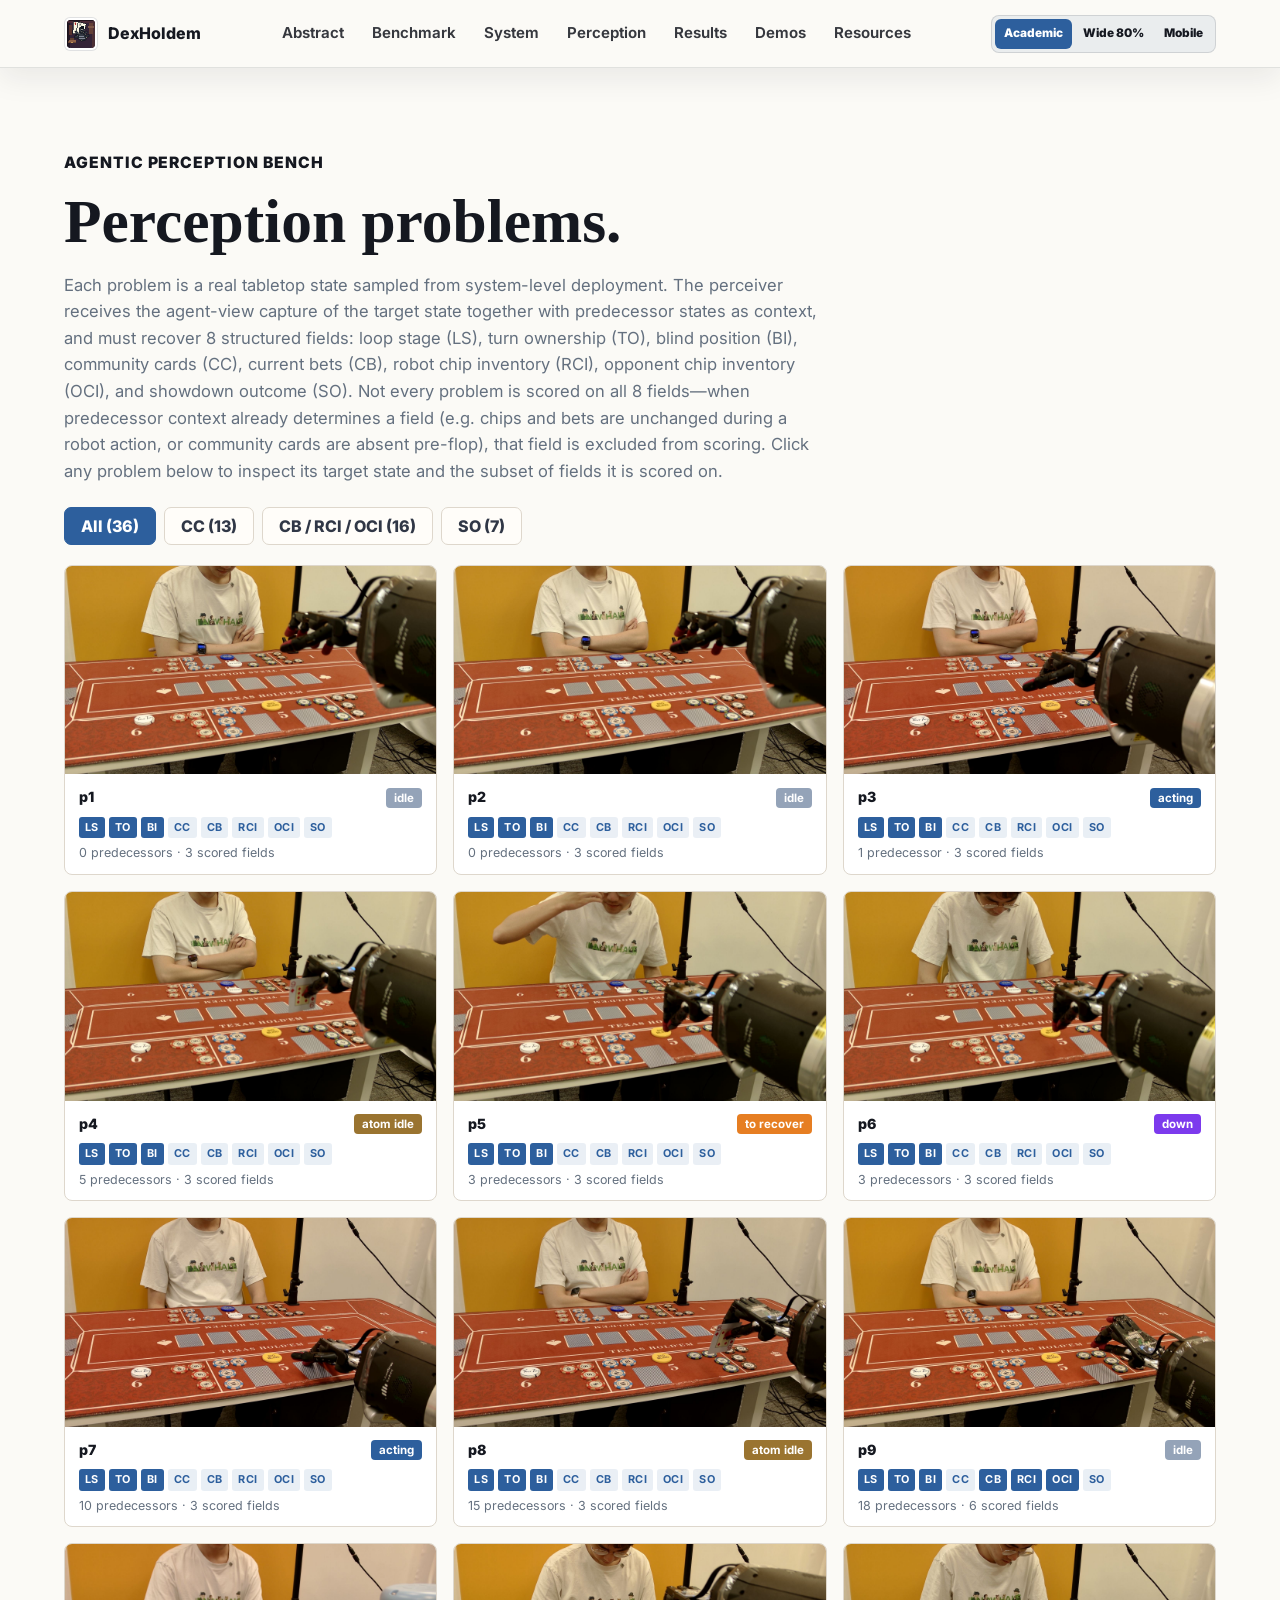
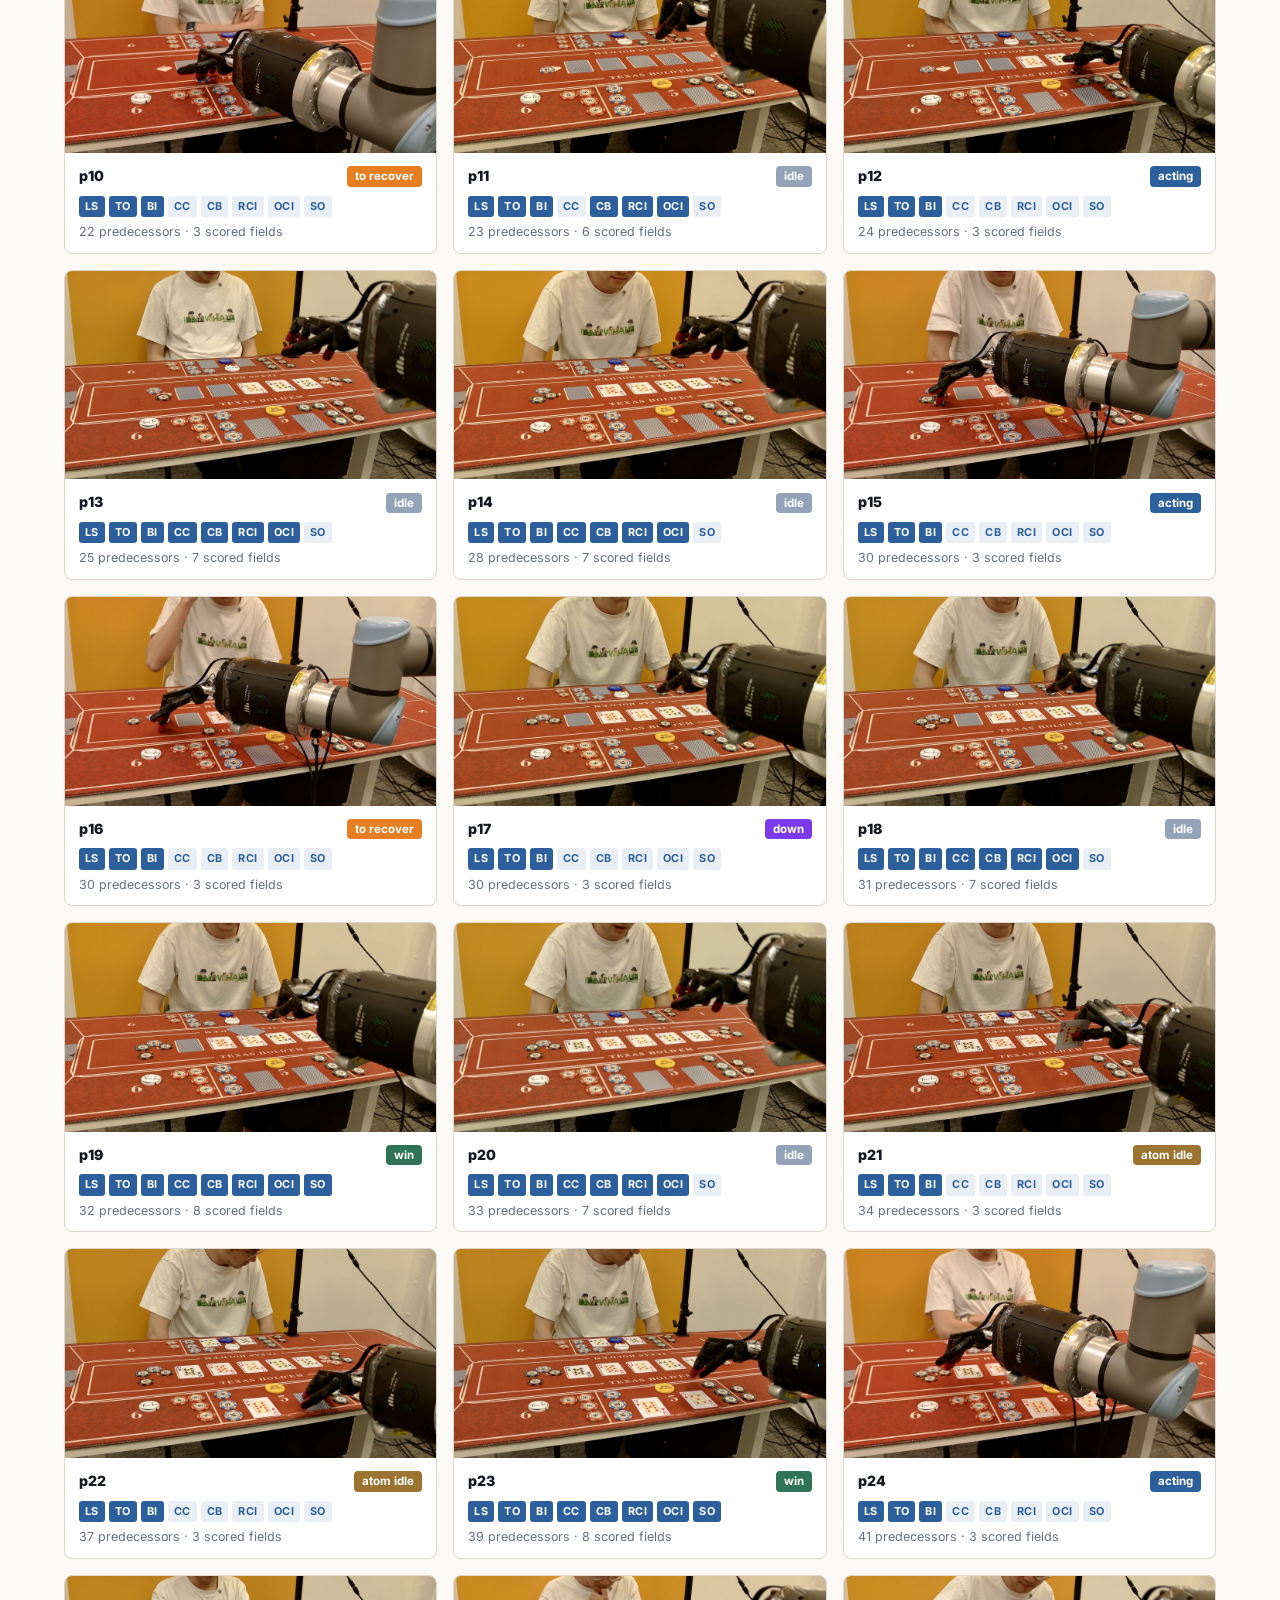
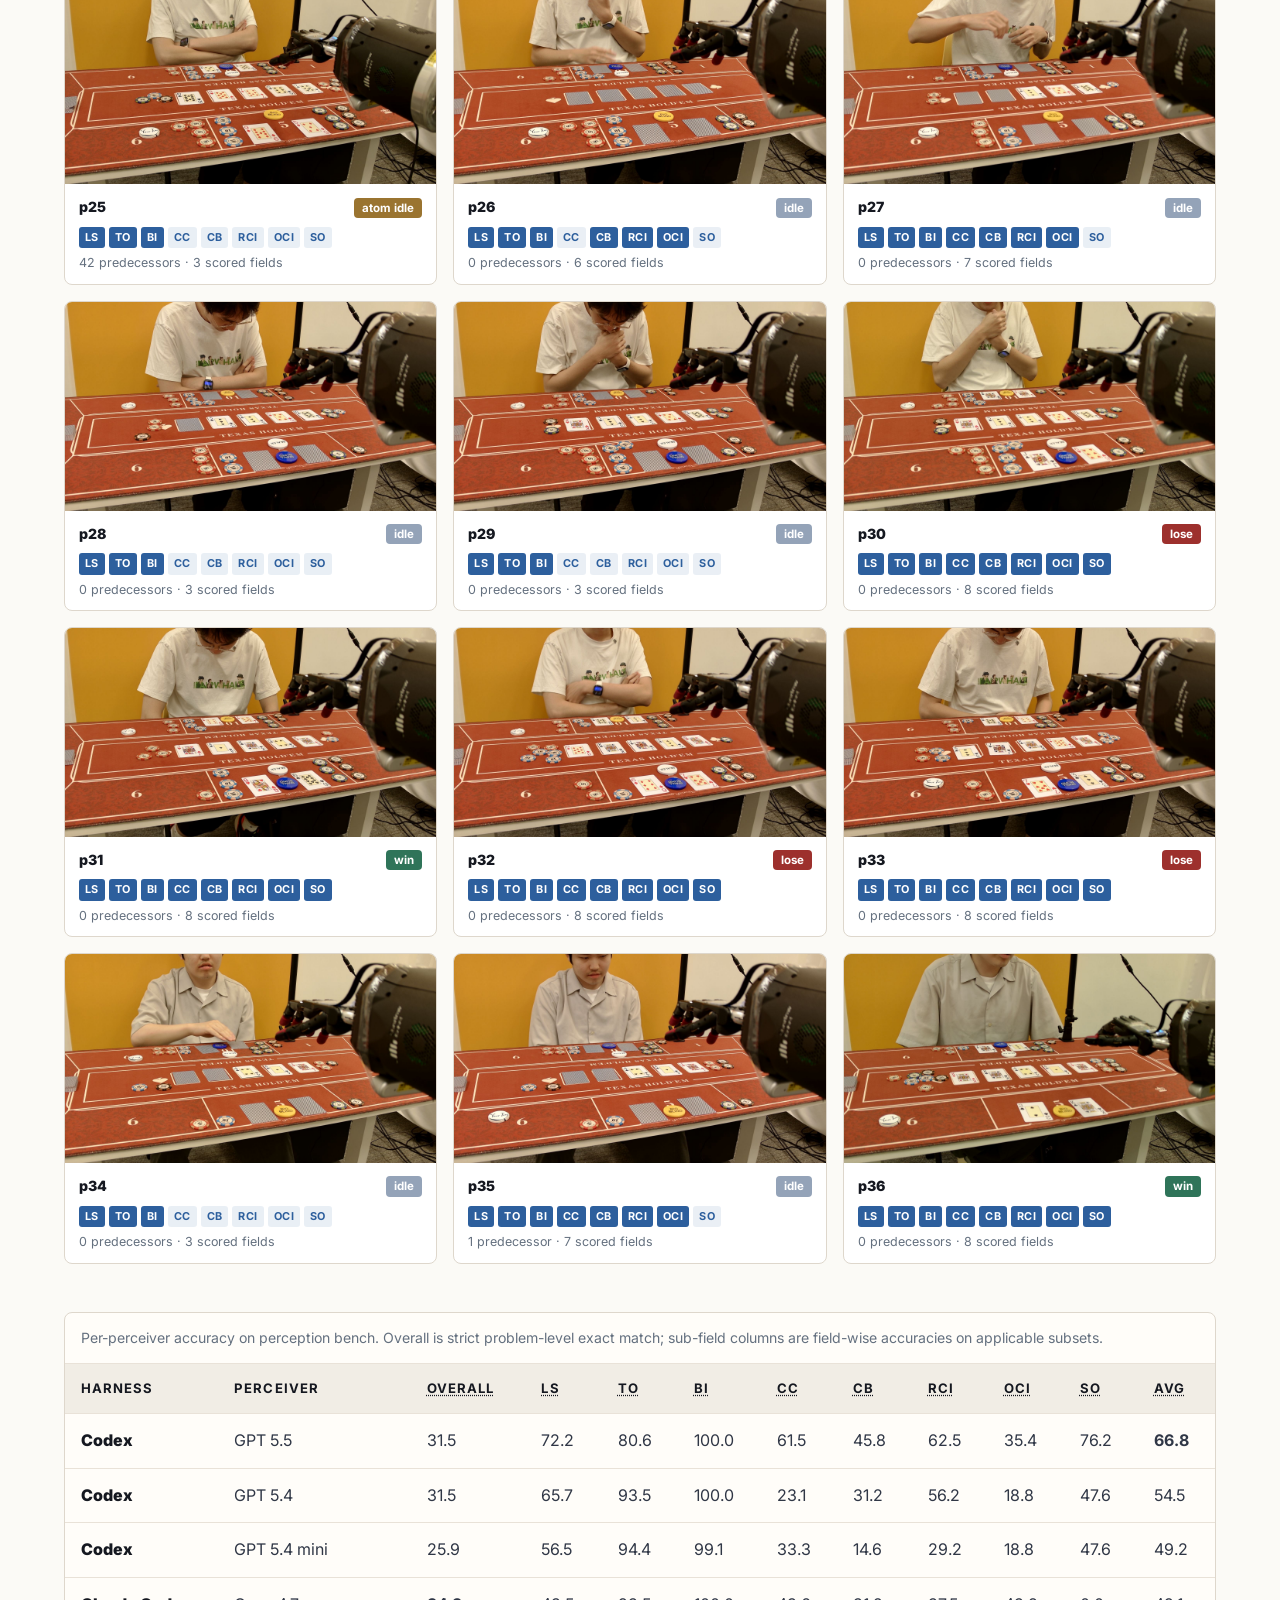
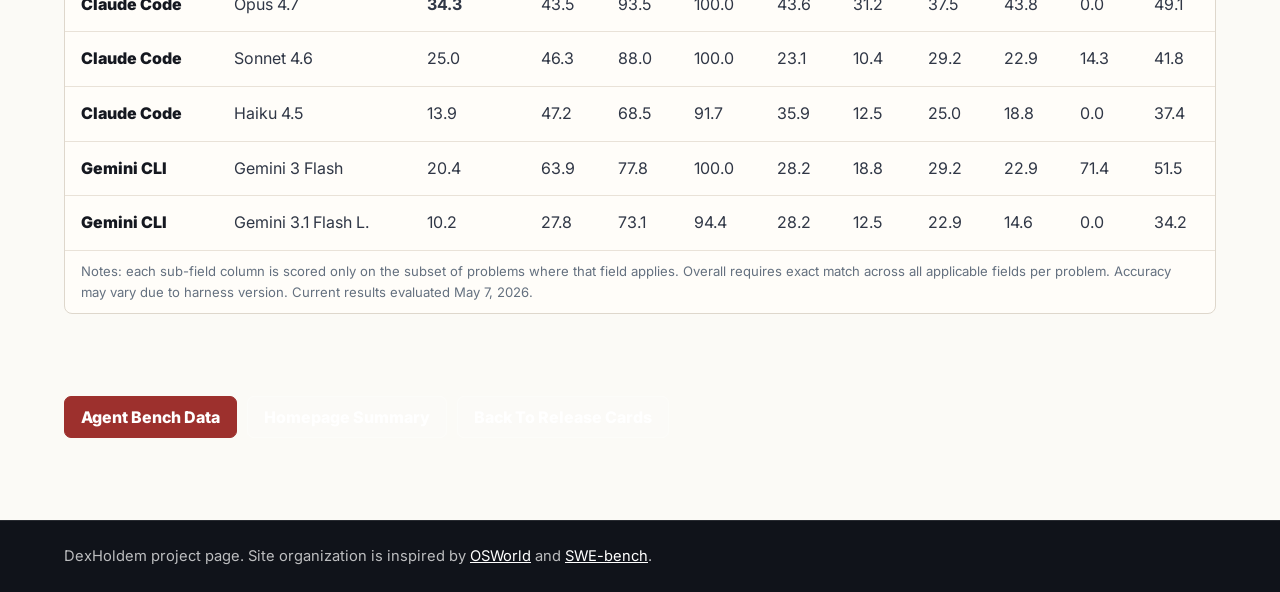
==== commit 3f666387: "Tighten system counter descriptions and trim verbose headings Shorten the six operational-counter bl" ====
--- a/pages/agent.html
+++ b/pages/agent.html
@@ -188,7 +188,7 @@
       <section class="detail-section">
         <div class="section-heading compact-heading">
           <p class="eyebrow">Agentic Perception Bench</p>
-          <h2>36 problems, 8 perception challenges.</h2>
+          <h2>Perception problems.</h2>
           <p>
             Each problem is a real tabletop state sampled from system-level deployment.
             The perceiver receives the agent-view capture of the target state together with
--- a/styles.css
+++ b/styles.css
@@ -1338,17 +1338,48 @@
   color: var(--muted);
 }
 
+.agent-video-embed,
 .bilibili-embed {
   width: 100%;
   aspect-ratio: 16 / 9;
   background: #11151c;
 }
 
+.agent-video-embed iframe,
 .bilibili-embed iframe {
   display: block;
   width: 100%;
   height: 100%;
   border: 0;
+}
+
+.video-provider-toggle {
+  display: inline-flex;
+  gap: 3px;
+  margin: 12px 14px 0;
+  padding: 3px;
+  border: 1px solid var(--line);
+  border-radius: 7px;
+  background: #f7f4ee;
+}
+
+.provider-button {
+  min-height: 32px;
+  padding: 7px 11px;
+  color: var(--muted);
+  border: 0;
+  border-radius: 5px;
+  background: transparent;
+  font: inherit;
+  font-size: 0.78rem;
+  font-weight: 850;
+  line-height: 1;
+  cursor: pointer;
+}
+
+.provider-button.is-active {
+  color: #fff;
+  background: var(--blue);
 }
 
 .policy-video-block {
